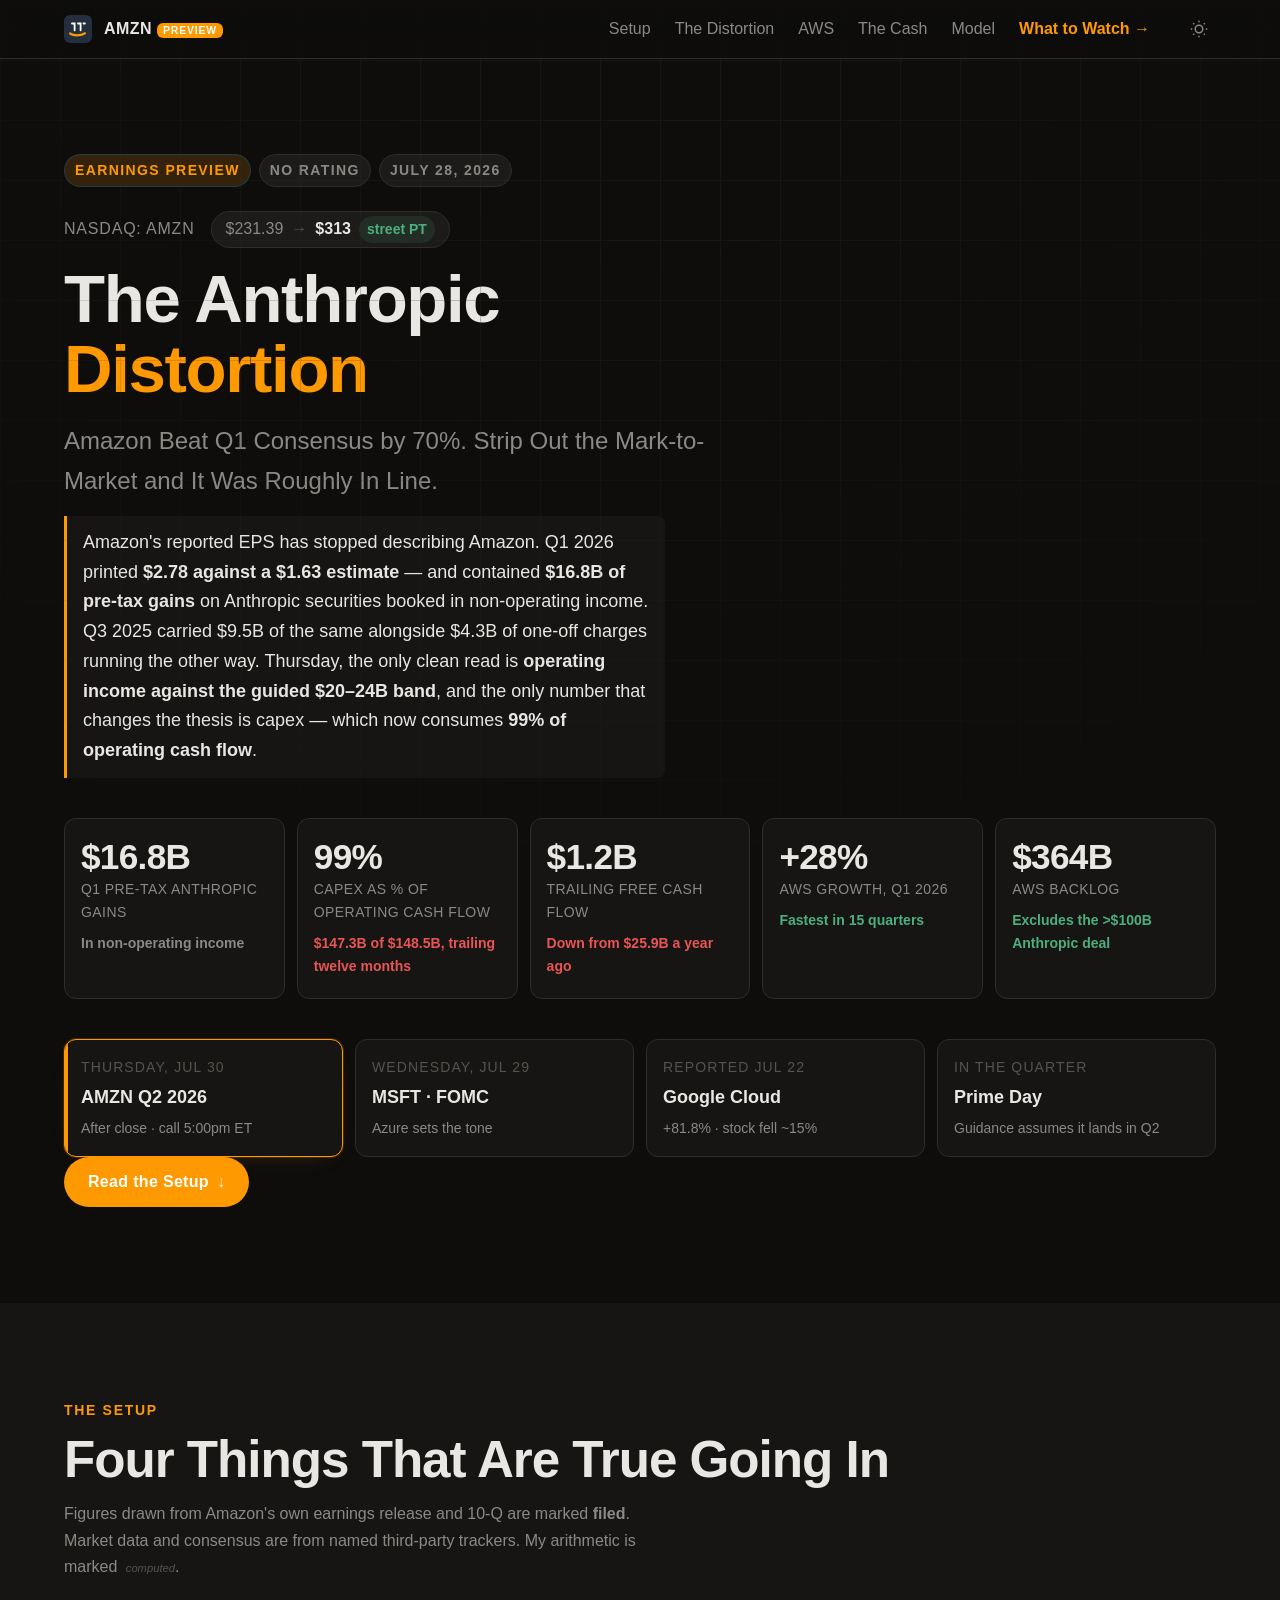
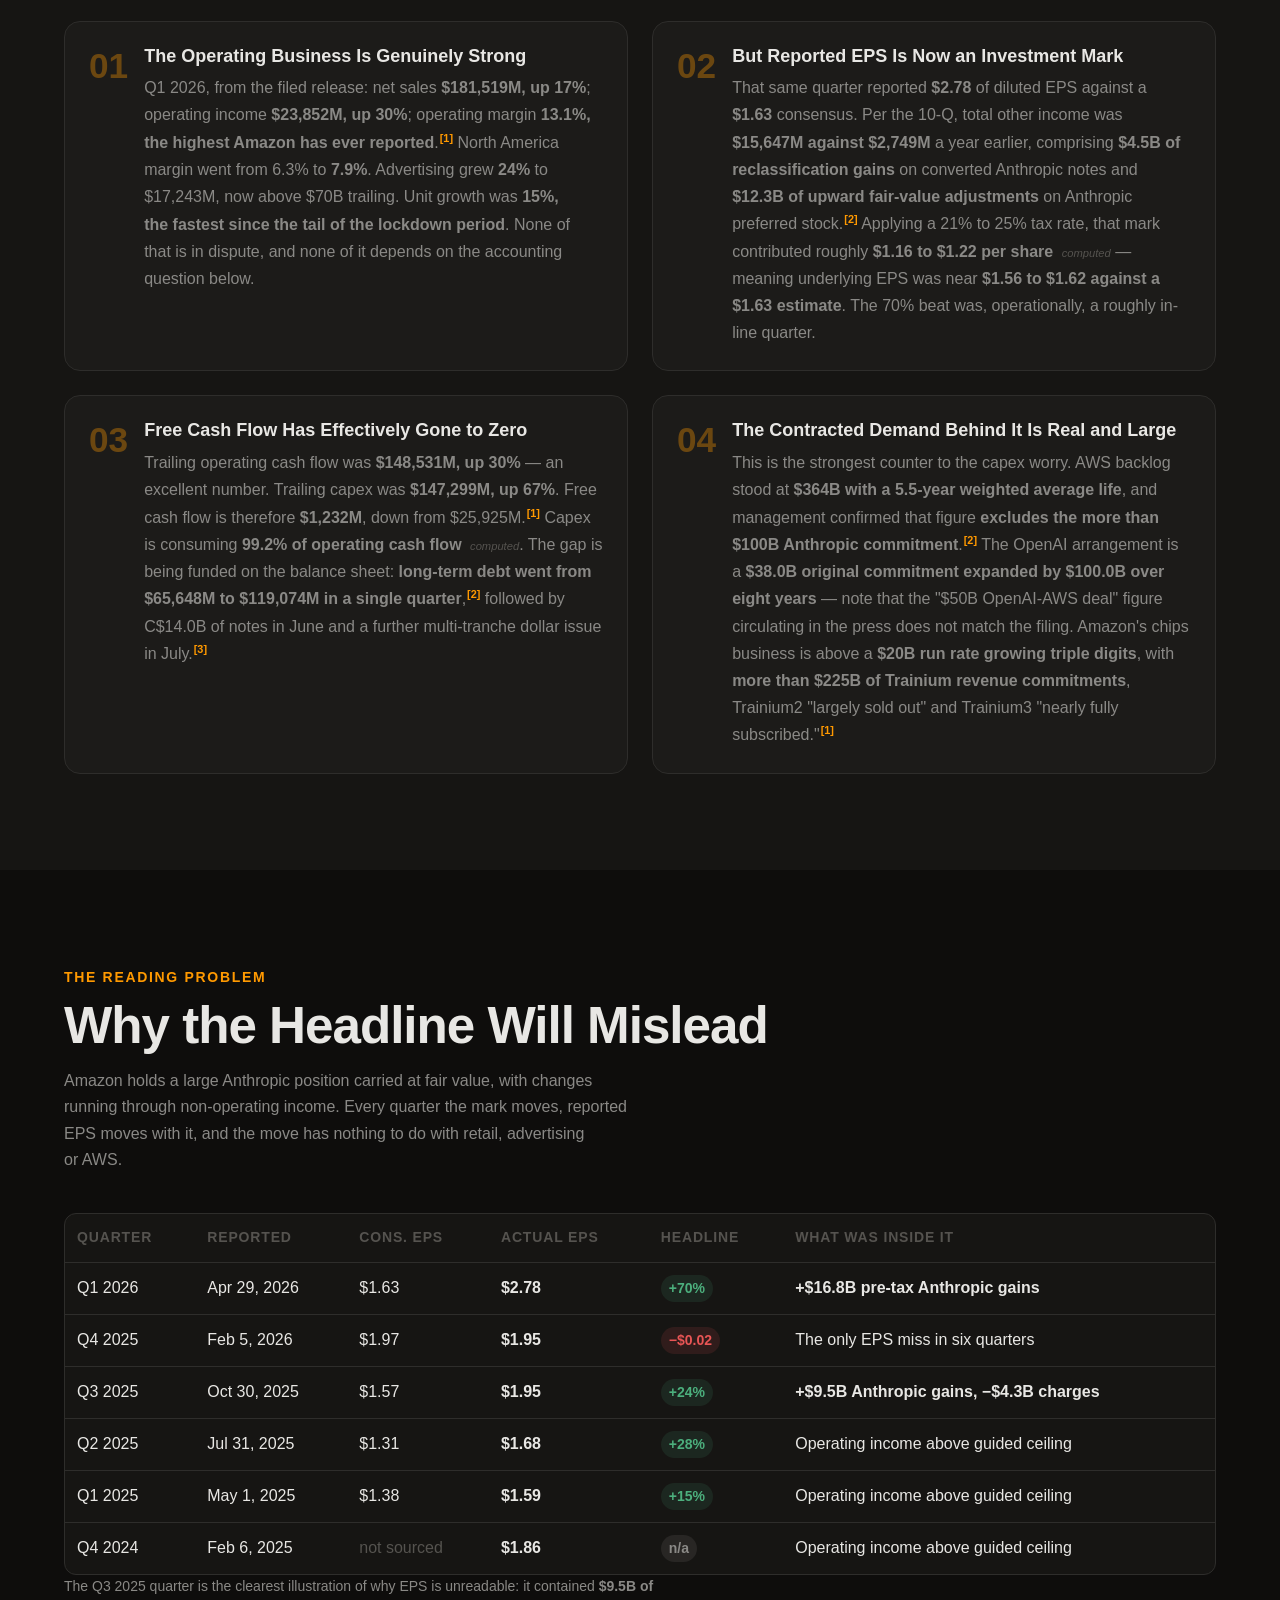
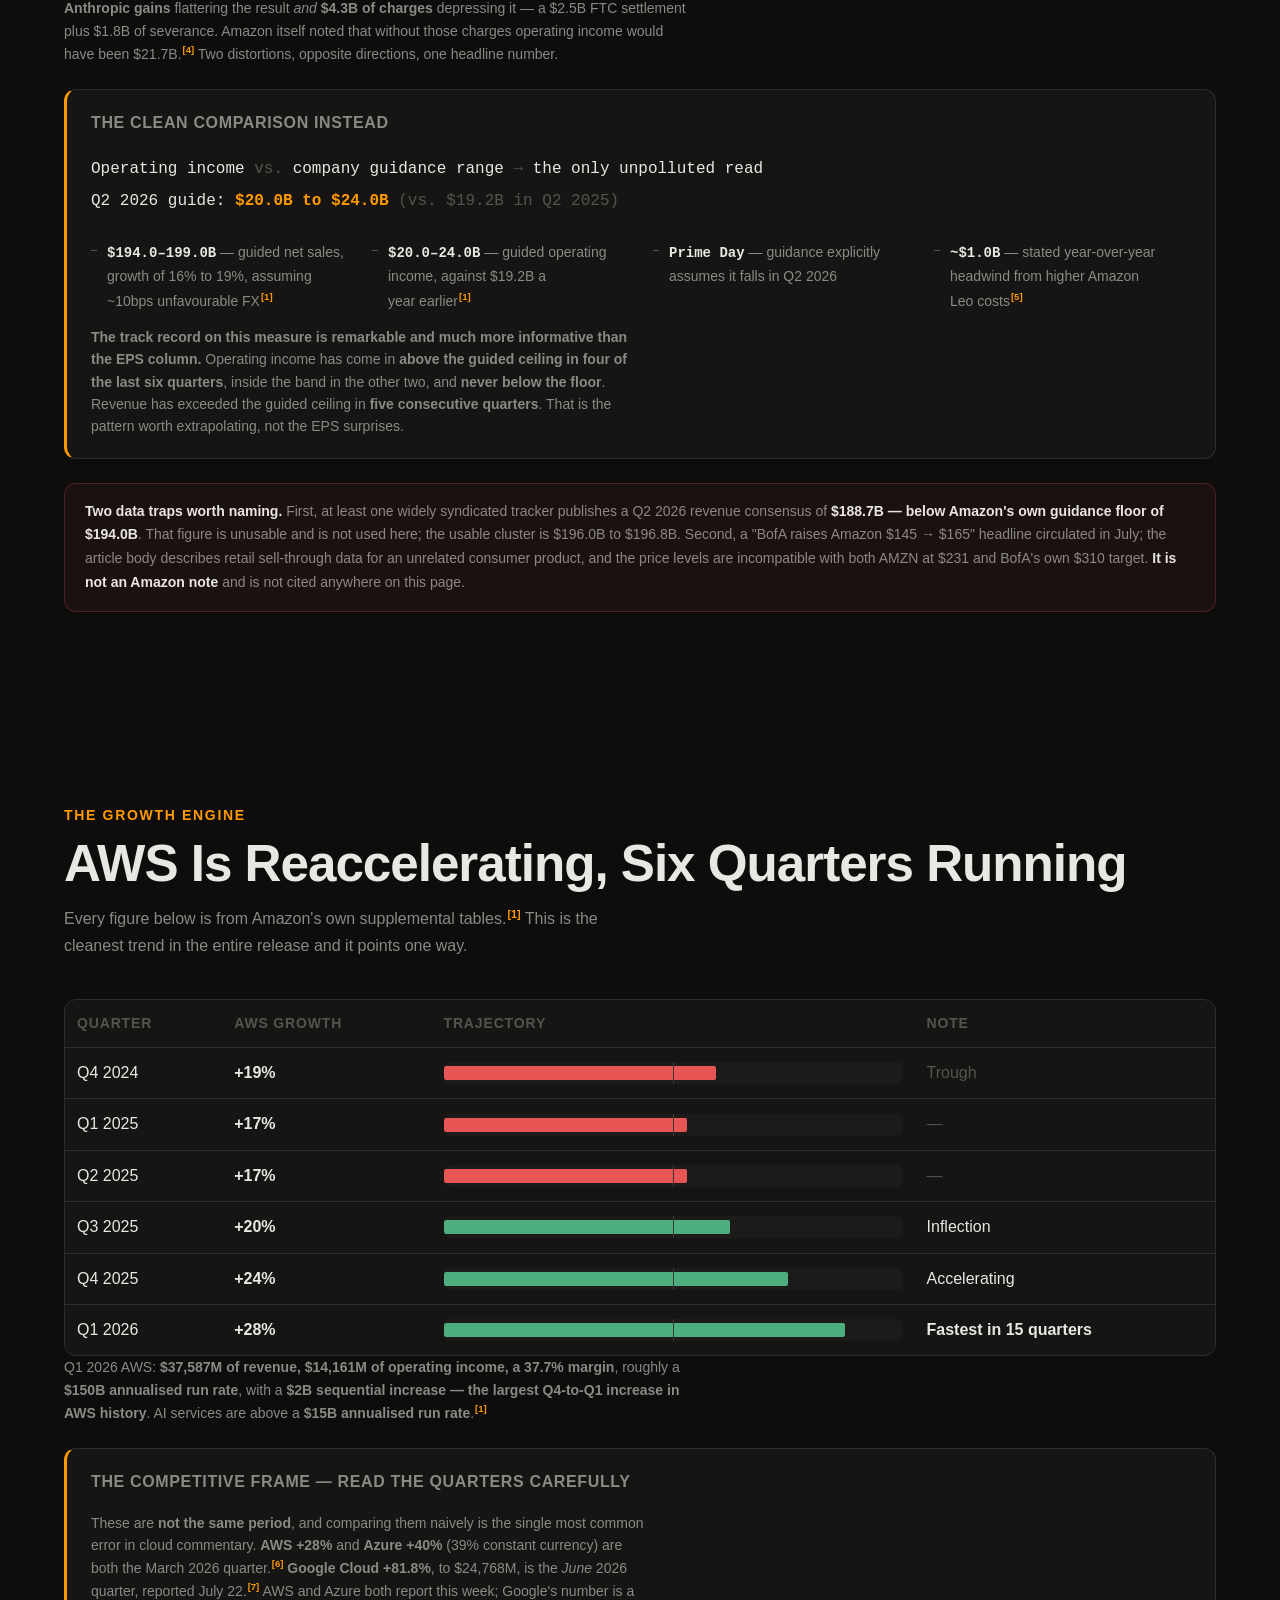
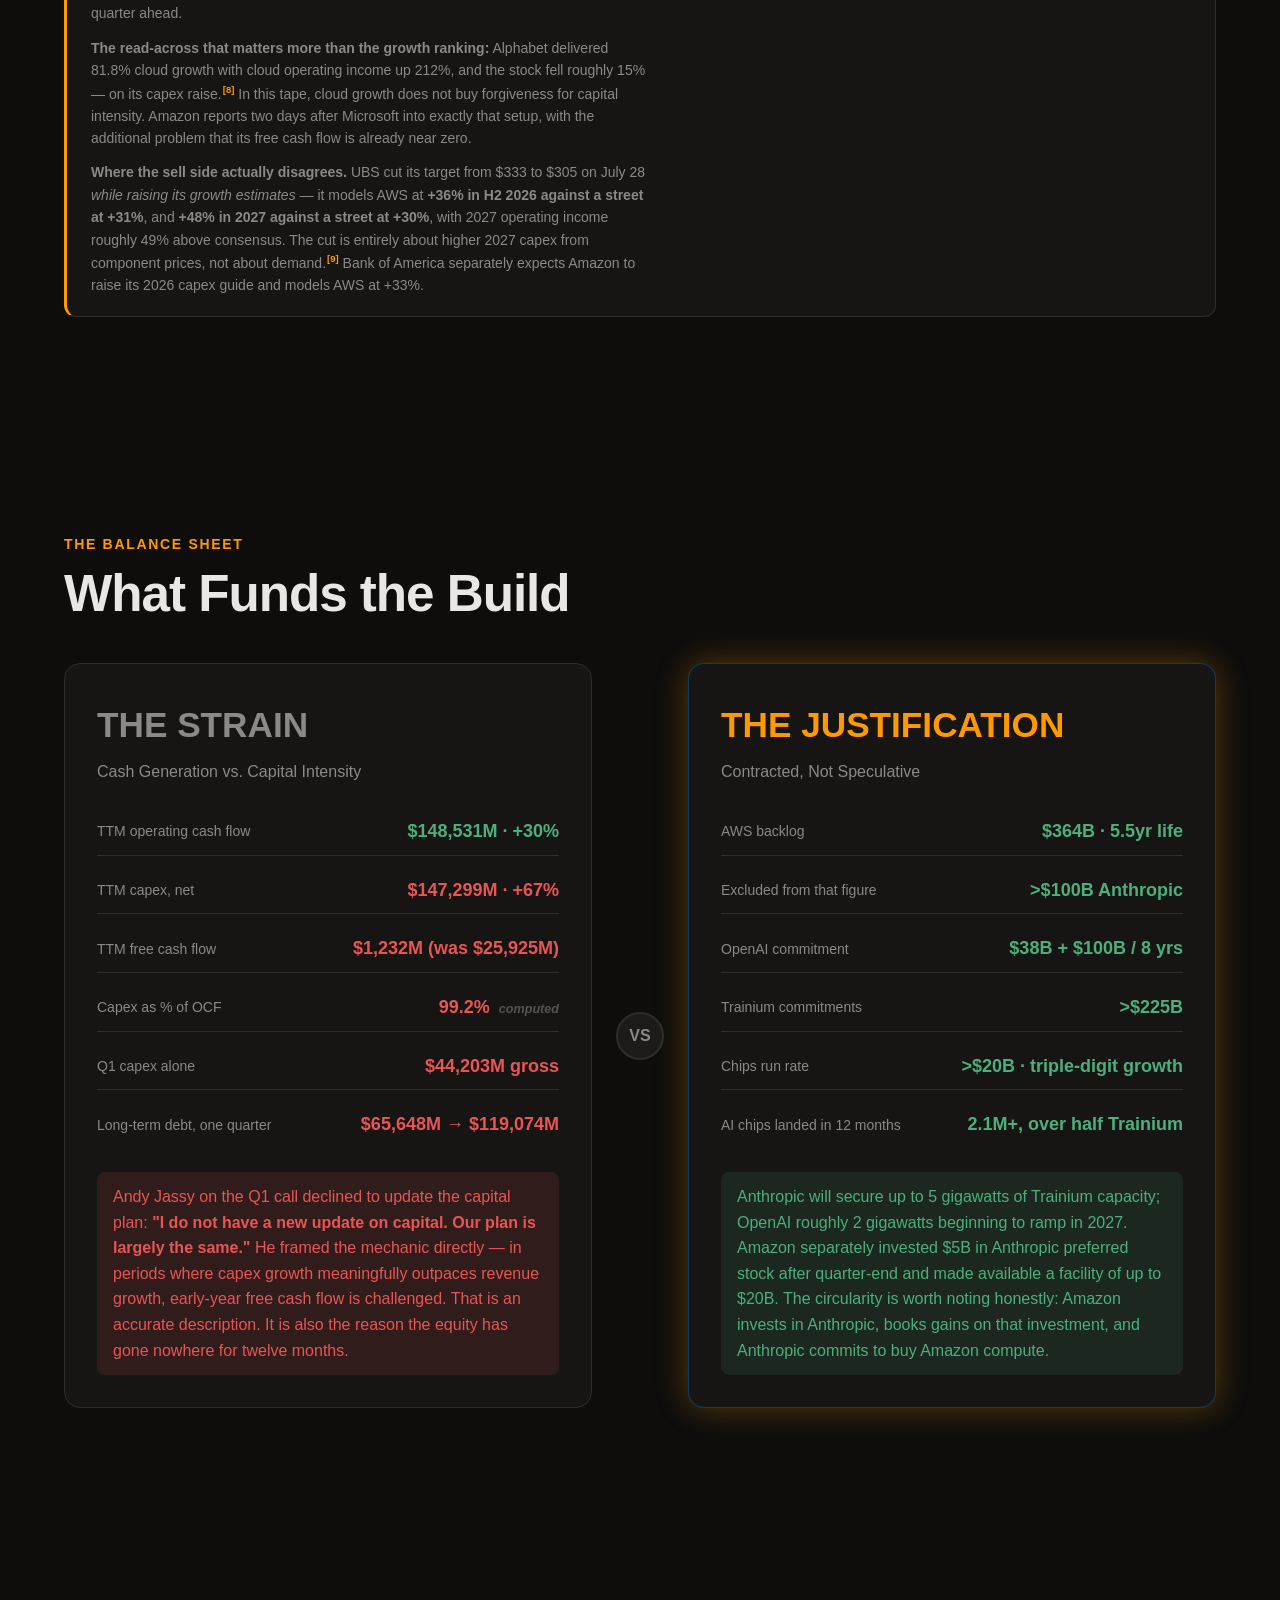
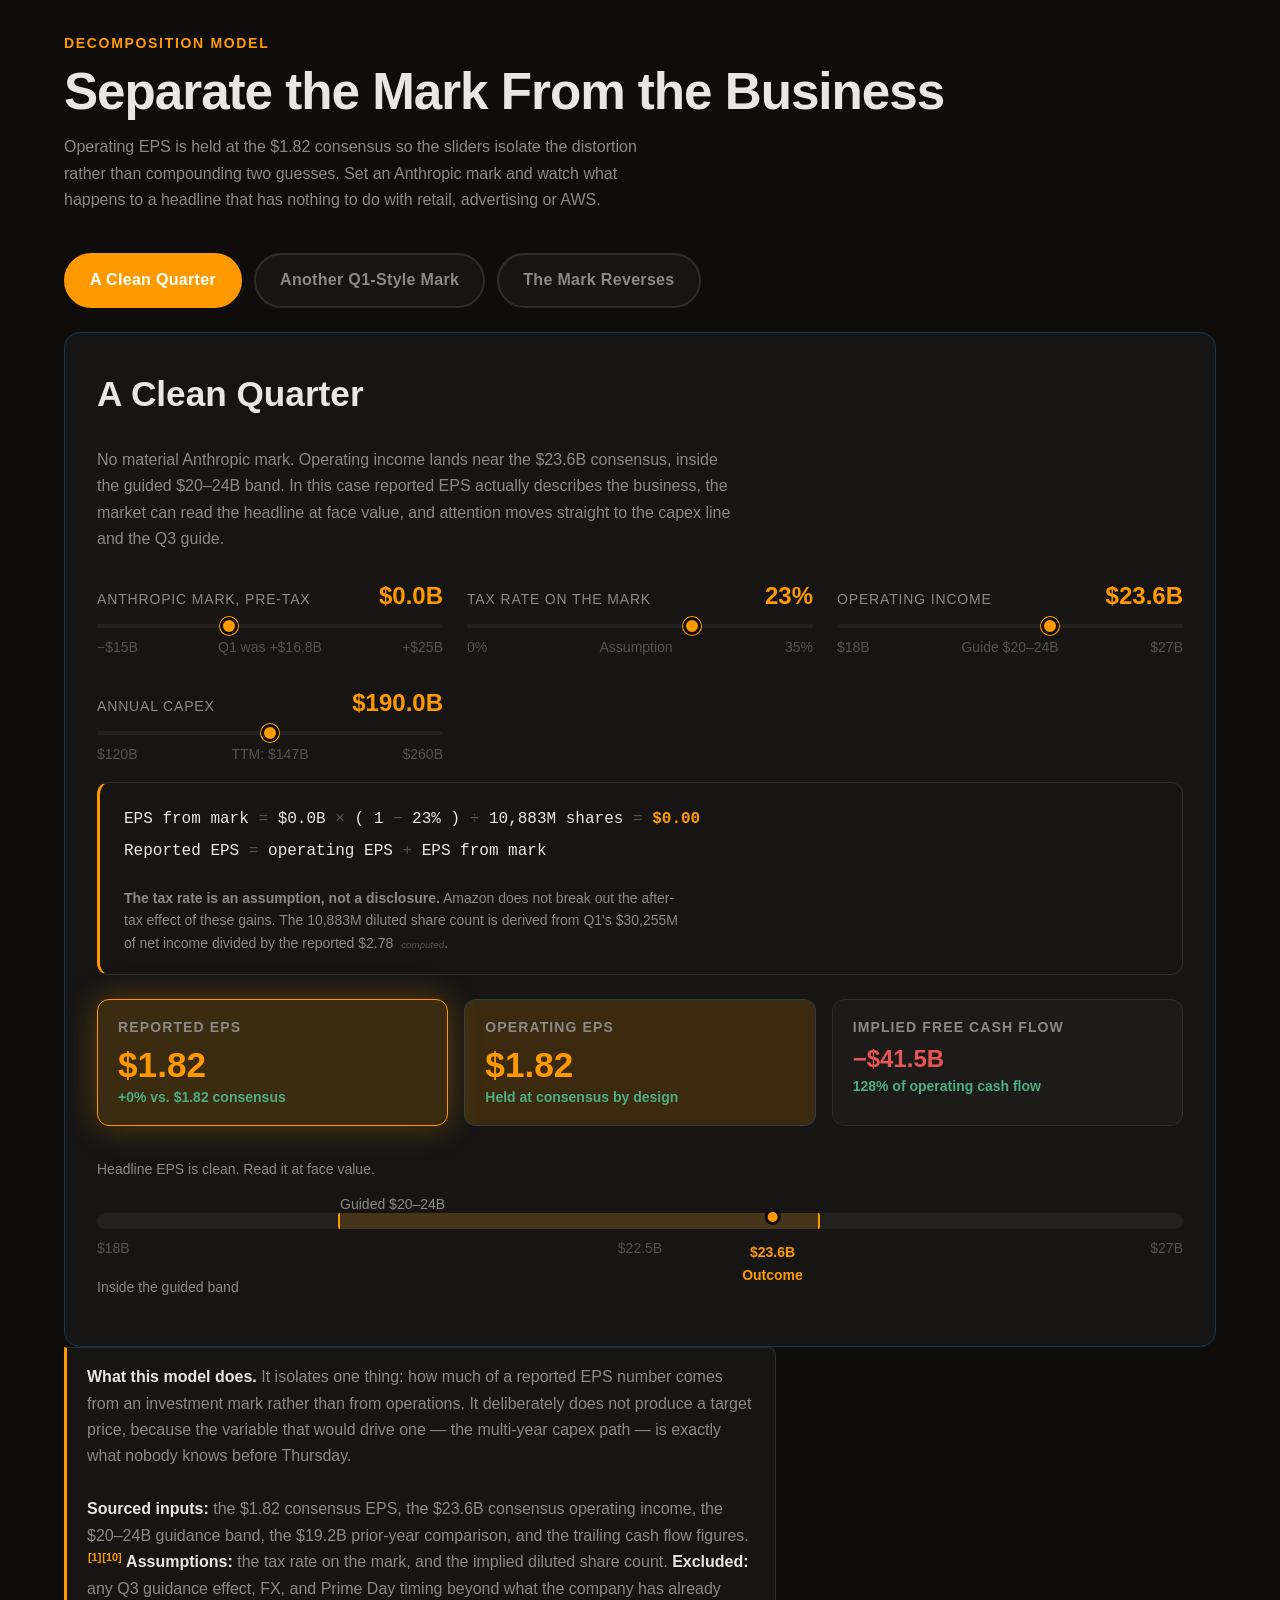
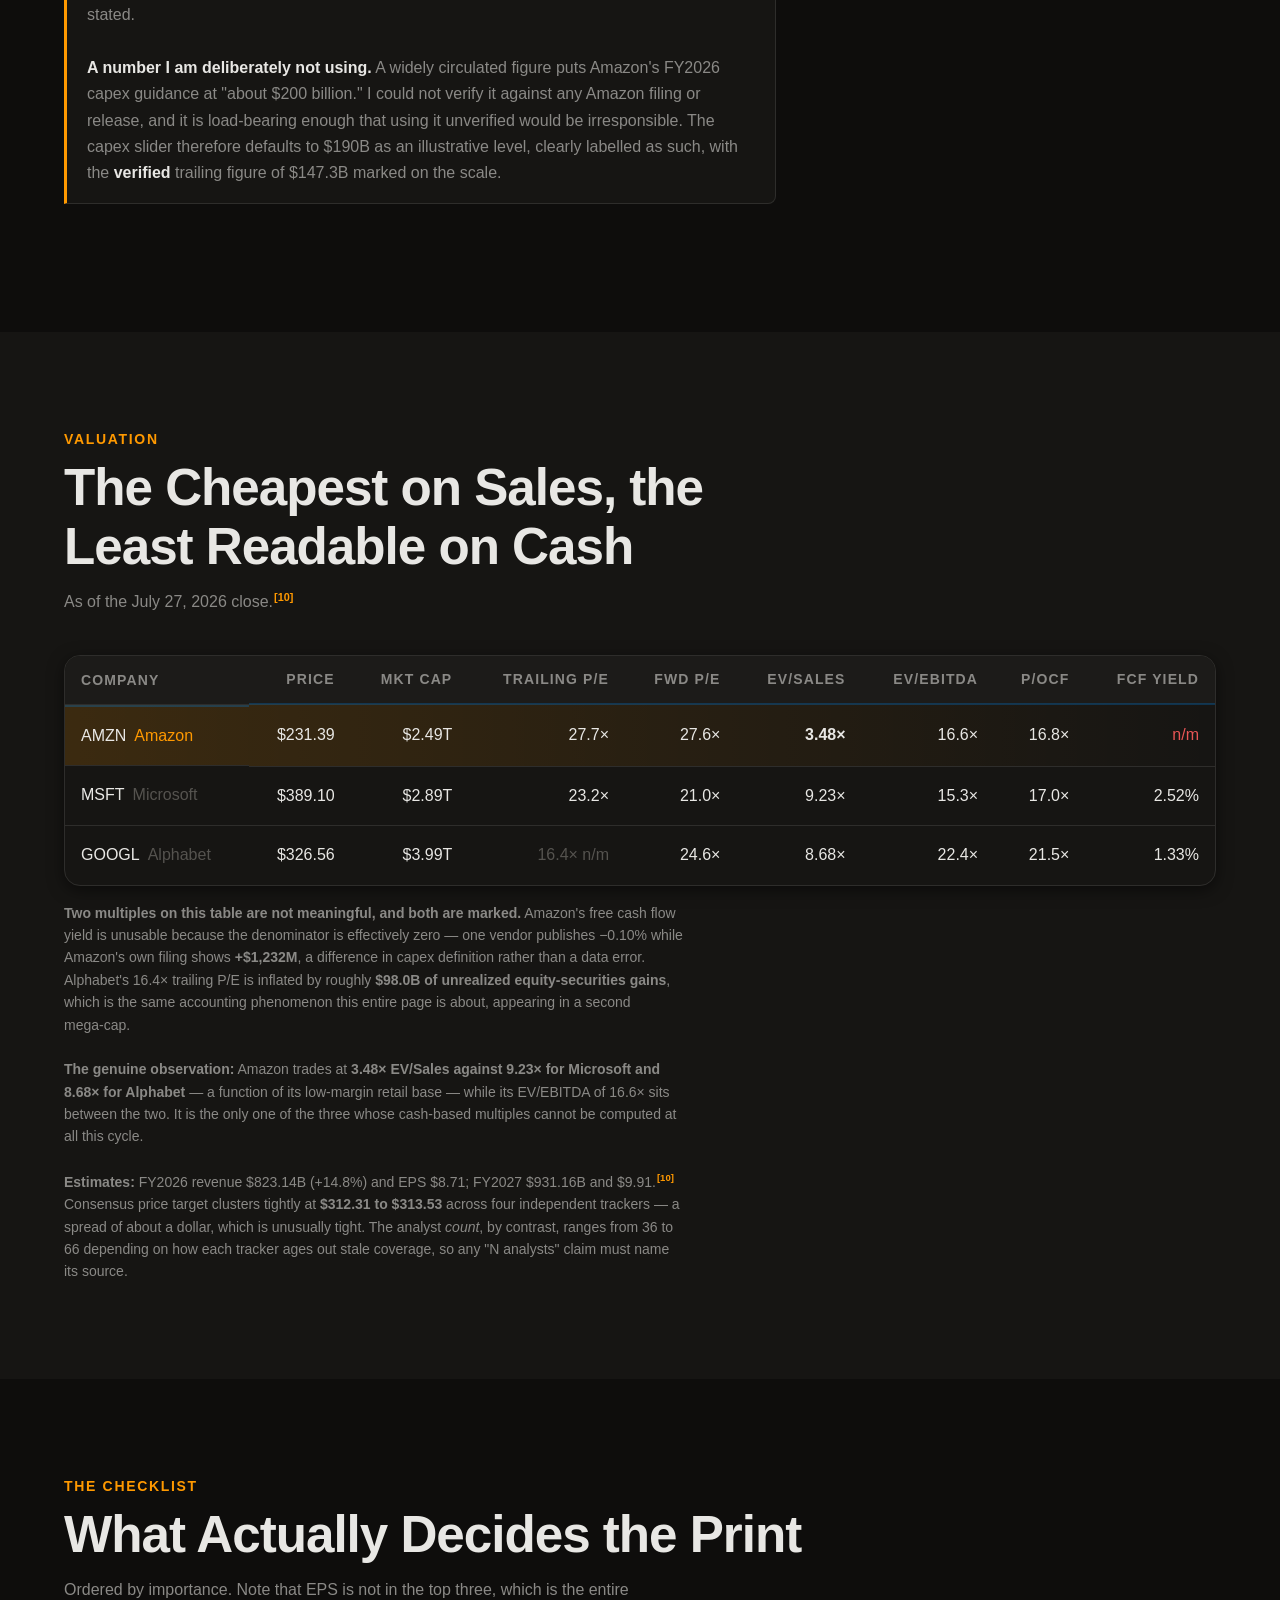
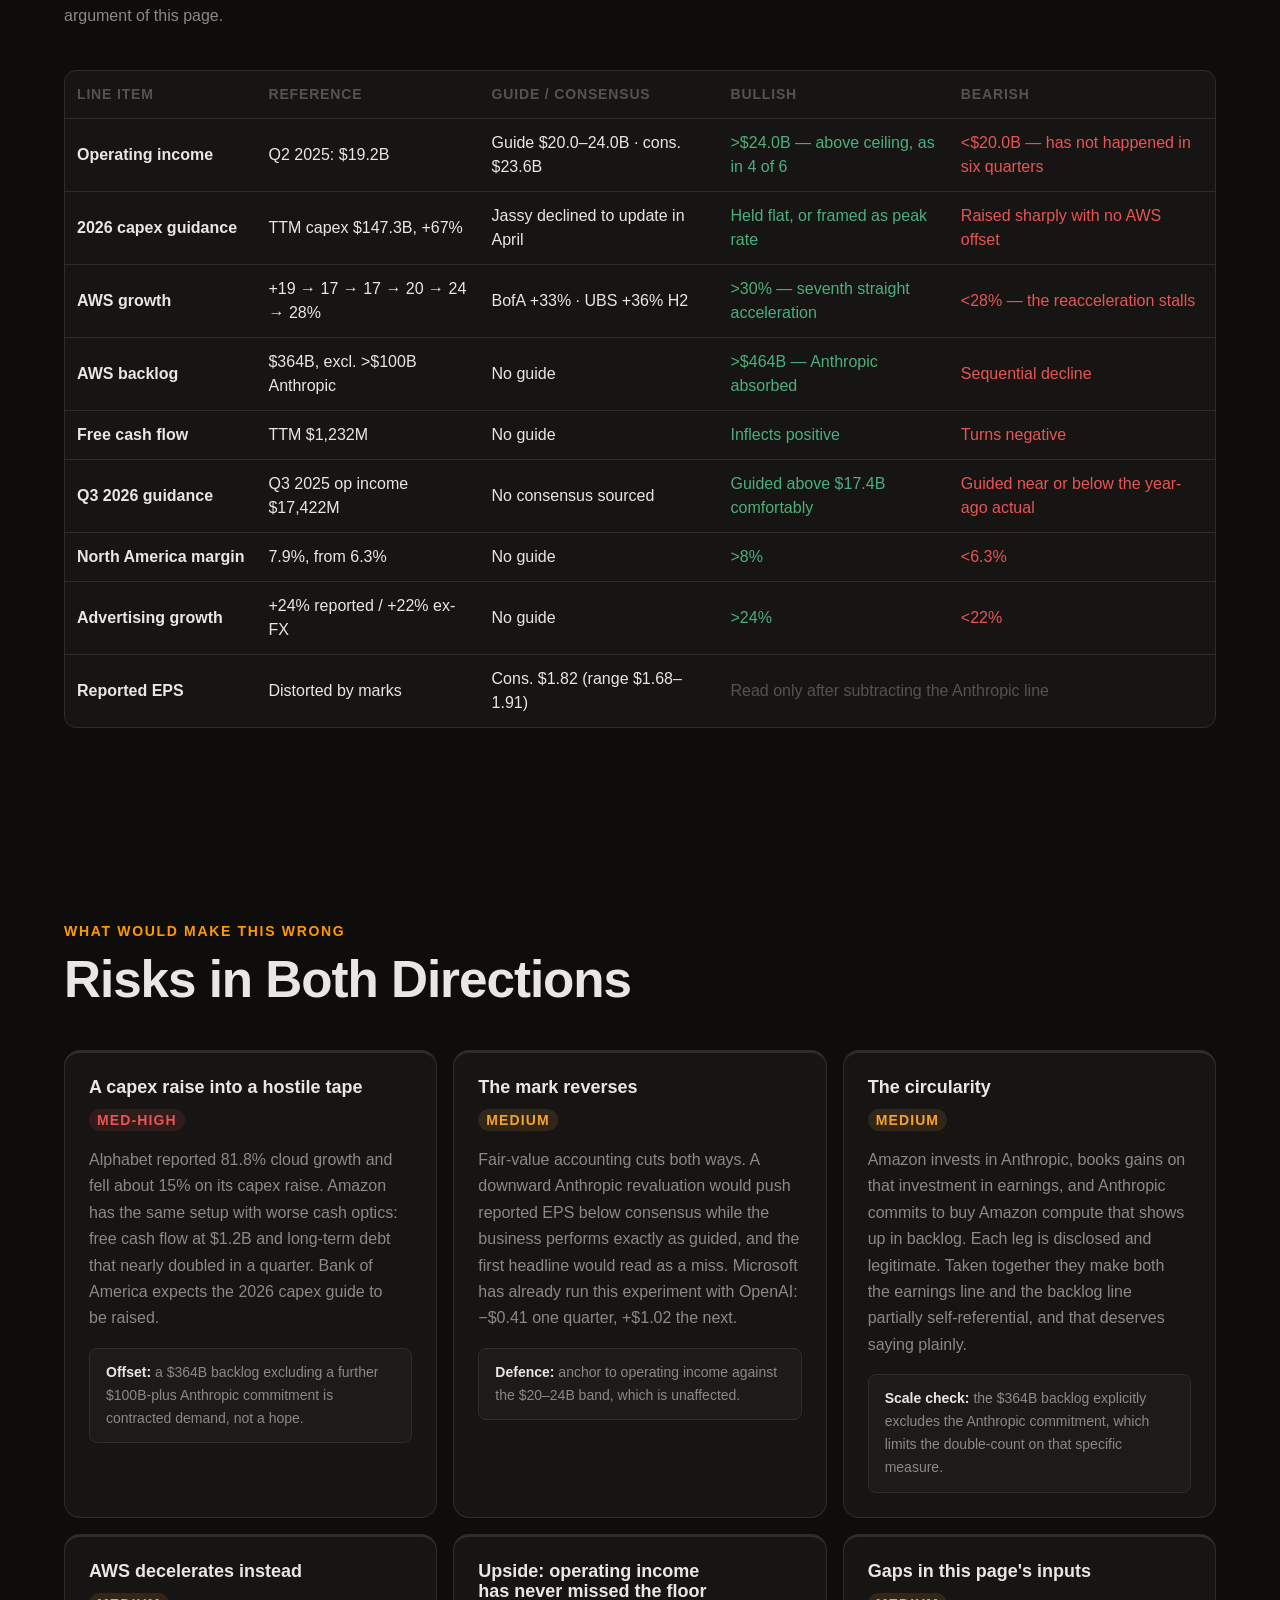
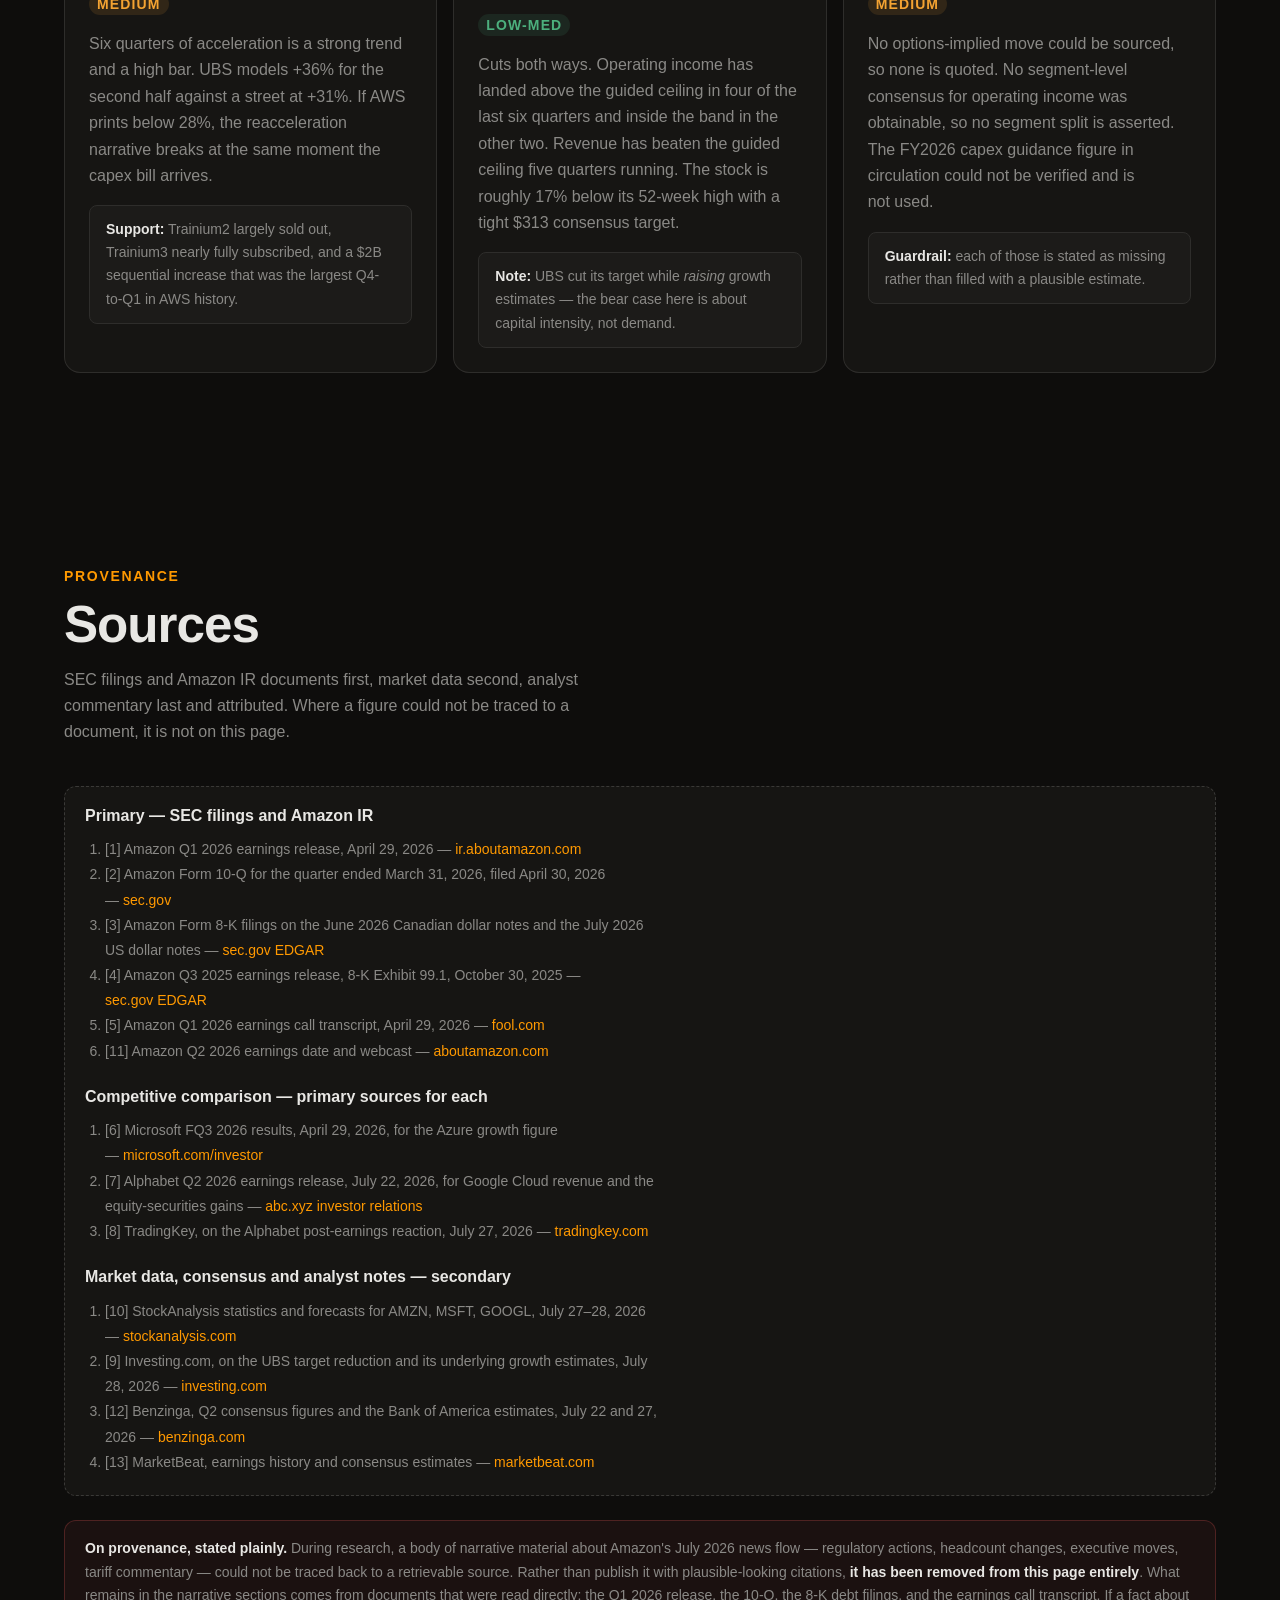
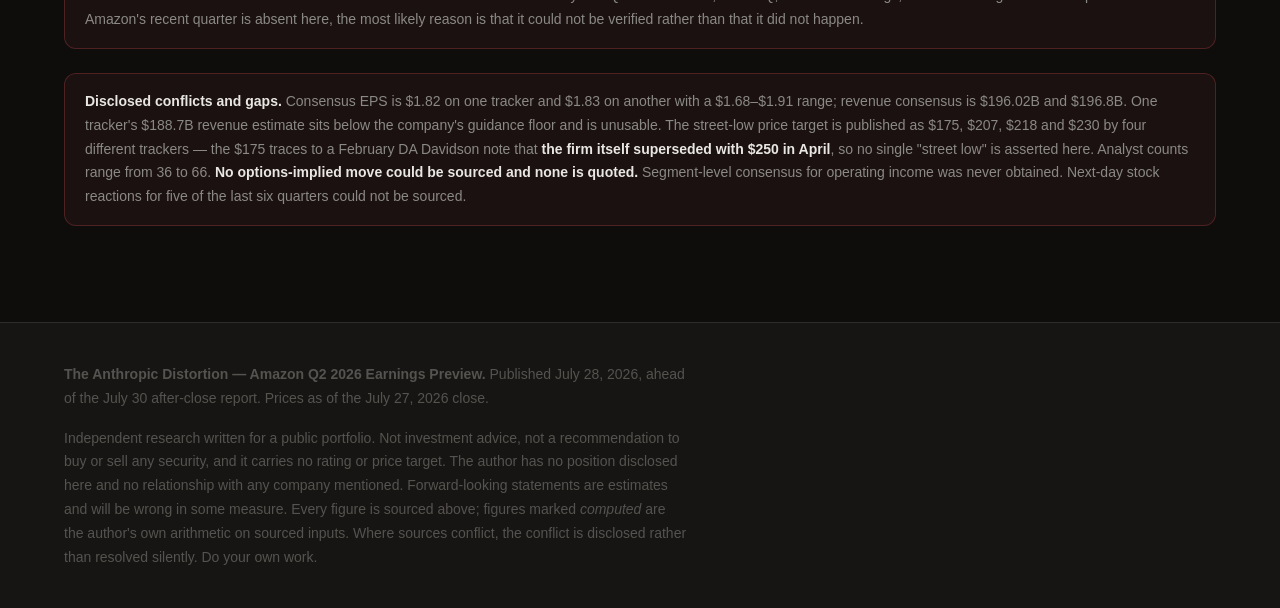
==== web-app/index.html @ 57f21181 "Amazon Q2 2026 earnings preview: The Anthropic Distortion Published ahead of the July 30 after-close" ====
<!DOCTYPE html>
<html lang="en" data-theme="dark">
<head>
  <meta charset="UTF-8" />
  <meta name="viewport" content="width=device-width, initial-scale=1.0" />
  <title>The Anthropic Distortion — Amazon Q2 2026 Earnings Preview</title>
  <meta name="description" content="Amazon's Q1 2026 EPS beat consensus by 70%. It also contained $16.8B of pre-tax gains on Anthropic securities. Headline EPS has stopped describing the business — here is what to read instead. Published July 28, 2026." />

  <link href="https://api.fontshare.com/v2/css?f[]=cabinet-grotesk@400,500,700,800&f[]=satoshi@300,400,500,700&display=swap" rel="stylesheet" />
  <link rel="stylesheet" href="style.css?v=1" />
</head>
<body>

<!-- ═══ NAV ═══ -->
<nav class="nav" id="nav">
  <div class="nav-inner">
    <div class="nav-logo">
      <svg width="28" height="28" viewBox="0 0 28 28" fill="none" aria-label="AMZN preview">
        <rect width="28" height="28" rx="6" fill="#232F3E"/>
        <path d="M6 18.5c3.6 2.4 9.8 2.6 15-0.2" stroke="#FF9900" stroke-width="2.2" stroke-linecap="round"/>
        <path d="M8 8.5h2.6v6.8M14 8.5h2.6v6.8M19.5 8.5h1.4" stroke="#fff" stroke-width="1.8" stroke-linecap="round"/>
      </svg>
      <span class="nav-brand">AMZN <span class="nav-badge">PREVIEW</span></span>
    </div>
    <div class="nav-links">
      <a href="#setup">Setup</a>
      <a href="#distortion">The Distortion</a>
      <a href="#aws">AWS</a>
      <a href="#cash">The Cash</a>
      <a href="#scenarios">Model</a>
      <a href="#watch" class="nav-cta">What to Watch →</a>
    </div>
    <button class="theme-toggle" data-theme-toggle aria-label="Toggle theme">
      <svg width="18" height="18" viewBox="0 0 24 24" fill="none" stroke="currentColor" stroke-width="2"><path d="M21 12.79A9 9 0 1 1 11.21 3 7 7 0 0 0 21 12.79z"/></svg>
    </button>
  </div>
</nav>

<!-- ═══ HERO ═══ -->
<section class="hero" id="hero">
  <div class="hero-grid-bg" aria-hidden="true"></div>
  <div class="container">
    <div class="hero-eyebrow">
      <span class="tag tag-red">EARNINGS PREVIEW</span>
      <span class="tag tag-muted">NO RATING</span>
      <span class="tag tag-muted">JULY 28, 2026</span>
    </div>

    <div class="hero-ticker-row">
      <span class="hero-ticker">NASDAQ: AMZN</span>
      <div class="hero-price-pill">
        <span class="hero-price-current">$231.39</span>
        <span class="hero-price-arrow">→</span>
        <span class="hero-price-target">$313</span>
        <span class="hero-price-upside">street PT</span>
      </div>
    </div>

    <h1 class="hero-title">The Anthropic<br/><em>Distortion</em></h1>
    <p class="hero-subtitle">Amazon Beat Q1 Consensus by 70%. Strip Out the Mark-to-Market and It Was Roughly In Line.</p>
    <p class="hero-thesis-line">Amazon's reported EPS has stopped describing Amazon. Q1 2026 printed <strong>$2.78 against a $1.63 estimate</strong> — and contained <strong>$16.8B of pre-tax gains</strong> on Anthropic securities booked in non-operating income. Q3 2025 carried $9.5B of the same alongside $4.3B of one-off charges running the other way. Thursday, the only clean read is <strong>operating income against the guided $20–24B band</strong>, and the only number that changes the thesis is capex — which now consumes <strong>99% of operating cash flow</strong>.</p>

    <div class="hero-kpis">
      <div class="kpi-card">
        <div class="kpi-value">$16.8B</div>
        <div class="kpi-label">Q1 Pre-Tax Anthropic Gains</div>
        <div class="kpi-delta kpi-delta-neutral">In non-operating income</div>
      </div>
      <div class="kpi-card">
        <div class="kpi-value">99%</div>
        <div class="kpi-label">Capex as % of Operating Cash Flow</div>
        <div class="kpi-delta kpi-delta-bad">$147.3B of $148.5B, trailing twelve months</div>
      </div>
      <div class="kpi-card">
        <div class="kpi-value">$1.2B</div>
        <div class="kpi-label">Trailing Free Cash Flow</div>
        <div class="kpi-delta kpi-delta-bad">Down from $25.9B a year ago</div>
      </div>
      <div class="kpi-card">
        <div class="kpi-value">+28%</div>
        <div class="kpi-label">AWS Growth, Q1 2026</div>
        <div class="kpi-delta kpi-delta-good">Fastest in 15 quarters</div>
      </div>
      <div class="kpi-card">
        <div class="kpi-value">$364B</div>
        <div class="kpi-label">AWS Backlog</div>
        <div class="kpi-delta kpi-delta-good">Excludes the &gt;$100B Anthropic deal</div>
      </div>
    </div>

    <div class="event-strip">
      <div class="event-item event-item--live">
        <div class="event-day">Thursday, Jul 30</div>
        <div class="event-name">AMZN Q2 2026</div>
        <div class="event-time">After close · call 5:00pm ET</div>
      </div>
      <div class="event-item">
        <div class="event-day">Wednesday, Jul 29</div>
        <div class="event-name">MSFT · FOMC</div>
        <div class="event-time">Azure sets the tone</div>
      </div>
      <div class="event-item">
        <div class="event-day">Reported Jul 22</div>
        <div class="event-name">Google Cloud</div>
        <div class="event-time">+81.8% · stock fell ~15%</div>
      </div>
      <div class="event-item">
        <div class="event-day">In the quarter</div>
        <div class="event-name">Prime Day</div>
        <div class="event-time">Guidance assumes it lands in Q2</div>
      </div>
    </div>

    <a href="#setup" class="hero-cta">Read the Setup <span aria-hidden="true">↓</span></a>
  </div>
</section>

<!-- ═══ SETUP ═══ -->
<section class="section exec-summary" id="setup">
  <div class="container">
    <div class="section-header">
      <span class="section-label">The Setup</span>
      <h2>Four Things That Are True Going In</h2>
      <p class="section-desc">Figures drawn from Amazon's own earnings release and 10-Q are marked <strong>filed</strong>. Market data and consensus are from named third-party trackers. My arithmetic is marked <span class="computed-flag">computed</span>.</p>
    </div>
    <div class="exec-bullets">

      <div class="exec-bullet">
        <div class="bullet-number">01</div>
        <div class="bullet-content">
          <h3>The Operating Business Is Genuinely Strong</h3>
          <p>Q1 2026, from the filed release: net sales <strong>$181,519M, up 17%</strong>; operating income <strong>$23,852M, up 30%</strong>; operating margin <strong>13.1%, the highest Amazon has ever reported</strong>.<a href="#sources" class="cite">[1]</a> North America margin went from 6.3% to <strong>7.9%</strong>. Advertising grew <strong>24%</strong> to $17,243M, now above $70B trailing. Unit growth was <strong>15%, the fastest since the tail of the lockdown period</strong>. None of that is in dispute, and none of it depends on the accounting question below.</p>
        </div>
      </div>

      <div class="exec-bullet">
        <div class="bullet-number">02</div>
        <div class="bullet-content">
          <h3>But Reported EPS Is Now an Investment Mark</h3>
          <p>That same quarter reported <strong>$2.78</strong> of diluted EPS against a <strong>$1.63</strong> consensus. Per the 10-Q, total other income was <strong>$15,647M against $2,749M</strong> a year earlier, comprising <strong>$4.5B of reclassification gains</strong> on converted Anthropic notes and <strong>$12.3B of upward fair-value adjustments</strong> on Anthropic preferred stock.<a href="#sources" class="cite">[2]</a> Applying a 21% to 25% tax rate, that mark contributed roughly <strong>$1.16 to $1.22 per share</strong> <span class="computed-flag">computed</span> — meaning underlying EPS was near <strong>$1.56 to $1.62 against a $1.63 estimate</strong>. The 70% beat was, operationally, a roughly in-line quarter.</p>
        </div>
      </div>

      <div class="exec-bullet">
        <div class="bullet-number">03</div>
        <div class="bullet-content">
          <h3>Free Cash Flow Has Effectively Gone to Zero</h3>
          <p>Trailing operating cash flow was <strong>$148,531M, up 30%</strong> — an excellent number. Trailing capex was <strong>$147,299M, up 67%</strong>. Free cash flow is therefore <strong>$1,232M</strong>, down from $25,925M.<a href="#sources" class="cite">[1]</a> Capex is consuming <strong>99.2% of operating cash flow</strong> <span class="computed-flag">computed</span>. The gap is being funded on the balance sheet: <strong>long-term debt went from $65,648M to $119,074M in a single quarter</strong>,<a href="#sources" class="cite">[2]</a> followed by C$14.0B of notes in June and a further multi-tranche dollar issue in July.<a href="#sources" class="cite">[3]</a></p>
        </div>
      </div>

      <div class="exec-bullet">
        <div class="bullet-number">04</div>
        <div class="bullet-content">
          <h3>The Contracted Demand Behind It Is Real and Large</h3>
          <p>This is the strongest counter to the capex worry. AWS backlog stood at <strong>$364B with a 5.5-year weighted average life</strong>, and management confirmed that figure <strong>excludes the more than $100B Anthropic commitment</strong>.<a href="#sources" class="cite">[2]</a> The OpenAI arrangement is a <strong>$38.0B original commitment expanded by $100.0B over eight years</strong> — note that the "$50B OpenAI-AWS deal" figure circulating in the press does not match the filing. Amazon's chips business is above a <strong>$20B run rate growing triple digits</strong>, with <strong>more than $225B of Trainium revenue commitments</strong>, Trainium2 "largely sold out" and Trainium3 "nearly fully subscribed."<a href="#sources" class="cite">[1]</a></p>
        </div>
      </div>

    </div>
  </div>
</section>

<!-- ═══ THE DISTORTION ═══ -->
<section class="section" id="distortion">
  <div class="container">
    <div class="section-header">
      <span class="section-label">The Reading Problem</span>
      <h2>Why the Headline Will Mislead</h2>
      <p class="section-desc">Amazon holds a large Anthropic position carried at fair value, with changes running through non-operating income. Every quarter the mark moves, reported EPS moves with it, and the move has nothing to do with retail, advertising or AWS.</p>
    </div>

    <div class="track-table-wrap">
      <table class="track-table">
        <thead>
          <tr><th>Quarter</th><th>Reported</th><th>Cons. EPS</th><th>Actual EPS</th><th>Headline</th><th>What Was Inside It</th></tr>
        </thead>
        <tbody>
          <tr>
            <td>Q1 2026</td><td>Apr 29, 2026</td><td>$1.63</td><td><strong>$2.78</strong></td>
            <td><span class="beat-pill beat-pill--beat">+70%</span></td>
            <td><strong>+$16.8B pre-tax Anthropic gains</strong></td>
          </tr>
          <tr>
            <td>Q4 2025</td><td>Feb 5, 2026</td><td>$1.97</td><td><strong>$1.95</strong></td>
            <td><span class="beat-pill beat-pill--miss">−$0.02</span></td>
            <td>The only EPS miss in six quarters</td>
          </tr>
          <tr>
            <td>Q3 2025</td><td>Oct 30, 2025</td><td>$1.57</td><td><strong>$1.95</strong></td>
            <td><span class="beat-pill beat-pill--beat">+24%</span></td>
            <td><strong>+$9.5B Anthropic gains, −$4.3B charges</strong></td>
          </tr>
          <tr>
            <td>Q2 2025</td><td>Jul 31, 2025</td><td>$1.31</td><td><strong>$1.68</strong></td>
            <td><span class="beat-pill beat-pill--beat">+28%</span></td>
            <td>Operating income above guided ceiling</td>
          </tr>
          <tr>
            <td>Q1 2025</td><td>May 1, 2025</td><td>$1.38</td><td><strong>$1.59</strong></td>
            <td><span class="beat-pill beat-pill--beat">+15%</span></td>
            <td>Operating income above guided ceiling</td>
          </tr>
          <tr>
            <td>Q4 2024</td><td>Feb 6, 2025</td><td><span class="muted-cell">not sourced</span></td><td><strong>$1.86</strong></td>
            <td><span class="beat-pill beat-pill--inline">n/a</span></td>
            <td>Operating income above guided ceiling</td>
          </tr>
        </tbody>
      </table>
    </div>

    <p class="comps-footnote">The Q3 2025 quarter is the clearest illustration of why EPS is unreadable: it contained <strong>$9.5B of Anthropic gains</strong> flattering the result <em>and</em> <strong>$4.3B of charges</strong> depressing it — a $2.5B FTC settlement plus $1.8B of severance. Amazon itself noted that without those charges operating income would have been $21.7B.<a href="#sources" class="cite">[4]</a> Two distortions, opposite directions, one headline number.</p>

    <div class="math-box">
      <div class="math-box-title">The Clean Comparison Instead</div>
      <div class="formula">
        Operating income <span class="formula-op">vs.</span> company guidance range <span class="formula-op">→</span> the only unpolluted read<br/>
        Q2 2026 guide: <span class="formula-result">$20.0B to $24.0B</span> <span class="formula-op">(vs. $19.2B in Q2 2025)</span>
      </div>
      <ul class="var-list">
        <li><span class="var-key">$194.0–199.0B</span> — guided net sales, growth of 16% to 19%, assuming ~10bps unfavourable FX<a href="#sources" class="cite">[1]</a></li>
        <li><span class="var-key">$20.0–24.0B</span> — guided operating income, against $19.2B a year earlier<a href="#sources" class="cite">[1]</a></li>
        <li><span class="var-key">Prime Day</span> — guidance explicitly assumes it falls in Q2 2026</li>
        <li><span class="var-key">~$1.0B</span> — stated year-over-year headwind from higher Amazon Leo costs<a href="#sources" class="cite">[5]</a></li>
      </ul>
      <p class="formula-note"><strong>The track record on this measure is remarkable and much more informative than the EPS column.</strong> Operating income has come in <strong>above the guided ceiling in four of the last six quarters</strong>, inside the band in the other two, and <strong>never below the floor</strong>. Revenue has exceeded the guided ceiling in <strong>five consecutive quarters</strong>. That is the pattern worth extrapolating, not the EPS surprises.</p>
    </div>

    <div class="disclosure-banner">
      <strong>Two data traps worth naming.</strong> First, at least one widely syndicated tracker publishes a Q2 2026 revenue consensus of <strong>$188.7B — below Amazon's own guidance floor of $194.0B</strong>. That figure is unusable and is not used here; the usable cluster is $196.0B to $196.8B. Second, a "BofA raises Amazon $145 → $165" headline circulated in July; the article body describes retail sell-through data for an unrelated consumer product, and the price levels are incompatible with both AMZN at $231 and BofA's own $310 target. <strong>It is not an Amazon note</strong> and is not cited anywhere on this page.
    </div>
  </div>
</section>

<!-- ═══ AWS ═══ -->
<section class="section why-not-section" id="aws">
  <div class="container">
    <div class="section-header">
      <span class="section-label">The Growth Engine</span>
      <h2>AWS Is Reaccelerating, Six Quarters Running</h2>
      <p class="section-desc">Every figure below is from Amazon's own supplemental tables.<a href="#sources" class="cite">[1]</a> This is the cleanest trend in the entire release and it points one way.</p>
    </div>

    <div class="track-table-wrap">
      <table class="track-table">
        <thead>
          <tr><th>Quarter</th><th>AWS Growth</th><th style="width:42%">Trajectory</th><th>Note</th></tr>
        </thead>
        <tbody>
          <tr><td>Q4 2024</td><td><strong>+19%</strong></td><td><div class="reaction-track"><div class="aws-bar reaction-fill reaction-fill--neg" data-value="19" style="left:0;top:4px;bottom:4px;position:absolute"></div></div></td><td class="muted-cell">Trough</td></tr>
          <tr><td>Q1 2025</td><td><strong>+17%</strong></td><td><div class="reaction-track"><div class="aws-bar reaction-fill reaction-fill--neg" data-value="17" style="left:0;top:4px;bottom:4px;position:absolute"></div></div></td><td class="muted-cell">—</td></tr>
          <tr><td>Q2 2025</td><td><strong>+17%</strong></td><td><div class="reaction-track"><div class="aws-bar reaction-fill reaction-fill--neg" data-value="17" style="left:0;top:4px;bottom:4px;position:absolute"></div></div></td><td class="muted-cell">—</td></tr>
          <tr><td>Q3 2025</td><td><strong>+20%</strong></td><td><div class="reaction-track"><div class="aws-bar reaction-fill reaction-fill--pos" data-value="20" style="left:0;top:4px;bottom:4px;position:absolute"></div></div></td><td>Inflection</td></tr>
          <tr><td>Q4 2025</td><td><strong>+24%</strong></td><td><div class="reaction-track"><div class="aws-bar reaction-fill reaction-fill--pos" data-value="24" style="left:0;top:4px;bottom:4px;position:absolute"></div></div></td><td>Accelerating</td></tr>
          <tr><td>Q1 2026</td><td><strong>+28%</strong></td><td><div class="reaction-track"><div class="aws-bar reaction-fill reaction-fill--pos" data-value="28" style="left:0;top:4px;bottom:4px;position:absolute"></div></div></td><td><strong>Fastest in 15 quarters</strong></td></tr>
        </tbody>
      </table>
    </div>

    <p class="comps-footnote">Q1 2026 AWS: <strong>$37,587M of revenue, $14,161M of operating income, a 37.7% margin</strong>, roughly a <strong>$150B annualised run rate</strong>, with a <strong>$2B sequential increase — the largest Q4-to-Q1 increase in AWS history</strong>. AI services are above a <strong>$15B annualised run rate</strong>.<a href="#sources" class="cite">[1]</a></p>

    <div class="math-box">
      <div class="math-box-title">The Competitive Frame — Read the Quarters Carefully</div>
      <p class="formula-note" style="margin-top:0">These are <strong>not the same period</strong>, and comparing them naively is the single most common error in cloud commentary. <strong>AWS +28%</strong> and <strong>Azure +40%</strong> (39% constant currency) are both the March 2026 quarter.<a href="#sources" class="cite">[6]</a> <strong>Google Cloud +81.8%</strong>, to $24,768M, is the <em>June</em> 2026 quarter, reported July 22.<a href="#sources" class="cite">[7]</a> AWS and Azure both report this week; Google's number is a quarter ahead.</p>
      <p class="formula-note"><strong>The read-across that matters more than the growth ranking:</strong> Alphabet delivered 81.8% cloud growth with cloud operating income up 212%, and the stock fell roughly 15% — on its capex raise.<a href="#sources" class="cite">[8]</a> In this tape, cloud growth does not buy forgiveness for capital intensity. Amazon reports two days after Microsoft into exactly that setup, with the additional problem that its free cash flow is already near zero.</p>
      <p class="formula-note"><strong>Where the sell side actually disagrees.</strong> UBS cut its target from $333 to $305 on July 28 <em>while raising its growth estimates</em> — it models AWS at <strong>+36% in H2 2026 against a street at +31%</strong>, and <strong>+48% in 2027 against a street at +30%</strong>, with 2027 operating income roughly 49% above consensus. The cut is entirely about higher 2027 capex from component prices, not about demand.<a href="#sources" class="cite">[9]</a> Bank of America separately expects Amazon to raise its 2026 capex guide and models AWS at +33%.</p>
    </div>
  </div>
</section>

<!-- ═══ THE CASH ═══ -->
<section class="section" id="cash">
  <div class="container">
    <div class="section-header">
      <span class="section-label">The Balance Sheet</span>
      <h2>What Funds the Build</h2>
    </div>

    <div class="versus-grid">
      <div class="versus-card versus-card-crwd">
        <div class="versus-ticker">THE STRAIN</div>
        <div class="versus-name">Cash Generation vs. Capital Intensity</div>
        <div class="versus-metrics">
          <div class="versus-metric"><span class="versus-metric-label">TTM operating cash flow</span><span class="versus-metric-value versus-good">$148,531M · +30%</span></div>
          <div class="versus-metric"><span class="versus-metric-label">TTM capex, net</span><span class="versus-metric-value versus-bad">$147,299M · +67%</span></div>
          <div class="versus-metric"><span class="versus-metric-label">TTM free cash flow</span><span class="versus-metric-value versus-bad">$1,232M (was $25,925M)</span></div>
          <div class="versus-metric"><span class="versus-metric-label">Capex as % of OCF</span><span class="versus-metric-value versus-bad">99.2% <span class="computed-flag">computed</span></span></div>
          <div class="versus-metric"><span class="versus-metric-label">Q1 capex alone</span><span class="versus-metric-value versus-bad">$44,203M gross</span></div>
          <div class="versus-metric"><span class="versus-metric-label">Long-term debt, one quarter</span><span class="versus-metric-value versus-bad">$65,648M → $119,074M</span></div>
        </div>
        <div class="versus-verdict versus-verdict-crwd">
          Andy Jassy on the Q1 call declined to update the capital plan: <strong>"I do not have a new update on capital. Our plan is largely the same."</strong> He framed the mechanic directly — in periods where capex growth meaningfully outpaces revenue growth, early-year free cash flow is challenged. That is an accurate description. It is also the reason the equity has gone nowhere for twelve months.
        </div>
      </div>

      <div class="versus-divider"><div class="versus-vs">VS</div></div>

      <div class="versus-card versus-card-msft">
        <div class="versus-ticker versus-ticker-msft">THE JUSTIFICATION</div>
        <div class="versus-name">Contracted, Not Speculative</div>
        <div class="versus-metrics">
          <div class="versus-metric"><span class="versus-metric-label">AWS backlog</span><span class="versus-metric-value versus-good">$364B · 5.5yr life</span></div>
          <div class="versus-metric"><span class="versus-metric-label">Excluded from that figure</span><span class="versus-metric-value versus-good">&gt;$100B Anthropic</span></div>
          <div class="versus-metric"><span class="versus-metric-label">OpenAI commitment</span><span class="versus-metric-value versus-good">$38B + $100B / 8 yrs</span></div>
          <div class="versus-metric"><span class="versus-metric-label">Trainium commitments</span><span class="versus-metric-value versus-good">&gt;$225B</span></div>
          <div class="versus-metric"><span class="versus-metric-label">Chips run rate</span><span class="versus-metric-value versus-good">&gt;$20B · triple-digit growth</span></div>
          <div class="versus-metric"><span class="versus-metric-label">AI chips landed in 12 months</span><span class="versus-metric-value versus-good">2.1M+, over half Trainium</span></div>
        </div>
        <div class="versus-verdict versus-verdict-msft">
          Anthropic will secure up to 5 gigawatts of Trainium capacity; OpenAI roughly 2 gigawatts beginning to ramp in 2027. Amazon separately invested $5B in Anthropic preferred stock after quarter-end and made available a facility of up to $20B. The circularity is worth noting honestly: Amazon invests in Anthropic, books gains on that investment, and Anthropic commits to buy Amazon compute.
        </div>
      </div>
    </div>
  </div>
</section>

<!-- ═══ SCENARIOS ═══ -->
<section class="section dcf-section" id="scenarios">
  <div class="container">
    <div class="section-header">
      <span class="section-label">Decomposition Model</span>
      <h2>Separate the Mark From the Business</h2>
      <p class="section-desc">Operating EPS is held at the $1.82 consensus so the sliders isolate the distortion rather than compounding two guesses. Set an Anthropic mark and watch what happens to a headline that has nothing to do with retail, advertising or AWS.</p>
    </div>

    <div class="scenario-toggles" role="tablist">
      <button class="scenario-btn scenario-btn--base active" data-scenario="clean" role="tab" aria-selected="true">A Clean Quarter</button>
      <button class="scenario-btn scenario-btn--bull" data-scenario="repeat" role="tab" aria-selected="false">Another Q1-Style Mark</button>
      <button class="scenario-btn scenario-btn--bear" data-scenario="reverse" role="tab" aria-selected="false">The Mark Reverses</button>
    </div>

    <div class="scenario-panel scenario-base" id="scenario-panel">
      <div class="scenario-headline">
        <span class="scenario-name" id="sc-name">A Clean Quarter</span>
      </div>
      <p class="scenario-desc-text" id="sc-desc"></p>

      <div class="slider-grid">
        <div class="slider-block">
          <div class="slider-head">
            <span class="slider-label">Anthropic Mark, Pre-Tax</span>
            <span class="slider-readout" id="sc-gain-readout">$0.0B</span>
          </div>
          <input type="range" class="slider-range" id="slider-gain" min="-150" max="250" step="5" value="0"
                 aria-label="Anthropic pre-tax mark in tenths of a billion" />
          <div class="slider-bounds"><span>−$15B</span><span>Q1 was +$16.8B</span><span>+$25B</span></div>
        </div>
        <div class="slider-block">
          <div class="slider-head">
            <span class="slider-label">Tax Rate on the Mark</span>
            <span class="slider-readout" id="sc-tax-readout">23%</span>
          </div>
          <input type="range" class="slider-range" id="slider-tax" min="0" max="35" step="1" value="23"
                 aria-label="Assumed tax rate applied to the mark" />
          <div class="slider-bounds"><span>0%</span><span>Assumption</span><span>35%</span></div>
        </div>
        <div class="slider-block">
          <div class="slider-head">
            <span class="slider-label">Operating Income</span>
            <span class="slider-readout" id="sc-opinc-readout">$23.6B</span>
          </div>
          <input type="range" class="slider-range" id="slider-opinc" min="180" max="270" step="1" value="236"
                 aria-label="Operating income in tenths of a billion" />
          <div class="slider-bounds"><span>$18B</span><span>Guide $20–24B</span><span>$27B</span></div>
        </div>
        <div class="slider-block">
          <div class="slider-head">
            <span class="slider-label">Annual Capex</span>
            <span class="slider-readout" id="sc-capex-readout">$190B</span>
          </div>
          <input type="range" class="slider-range" id="slider-capex" min="120" max="260" step="5" value="190"
                 aria-label="Annual capital expenditure in billions" />
          <div class="slider-bounds"><span>$120B</span><span>TTM: $147B</span><span>$260B</span></div>
        </div>
      </div>

      <div class="math-box" style="margin-top:var(--space-4)">
        <div class="formula">
          EPS from mark <span class="formula-op">=</span> <span id="f-gain">$0.0B</span> <span class="formula-op">×</span> ( 1 <span class="formula-op">−</span> <span id="f-tax">23%</span> ) <span class="formula-op">÷</span> 10,883M shares <span class="formula-op">=</span> <span id="f-epsgain" class="formula-result">$0.00</span><br/>
          Reported EPS <span class="formula-op">=</span> operating EPS <span class="formula-op">+</span> EPS from mark
        </div>
        <p class="formula-note"><strong>The tax rate is an assumption, not a disclosure.</strong> Amazon does not break out the after-tax effect of these gains. The 10,883M diluted share count is derived from Q1's $30,255M of net income divided by the reported $2.78 <span class="computed-flag">computed</span>.</p>
      </div>

      <div class="dcf-metrics">
        <div class="dcf-metric dcf-metric--primary">
          <div class="dcf-metric-label">Reported EPS</div>
          <div class="dcf-metric-value" id="sc-reported">$1.82</div>
          <div class="dcf-metric-sub" id="sc-surprise">+0% vs. $1.82 consensus</div>
        </div>
        <div class="dcf-metric dcf-metric--highlight">
          <div class="dcf-metric-label">Operating EPS</div>
          <div class="dcf-metric-value" id="sc-underlying">$1.82</div>
          <div class="dcf-metric-sub">Held at consensus by design</div>
        </div>
        <div class="dcf-metric">
          <div class="dcf-metric-label">Implied Free Cash Flow</div>
          <div class="dcf-metric-value" id="sc-fcf">−$41.5B</div>
          <div class="dcf-metric-sub" id="sc-capex-pct">128% of operating cash flow</div>
        </div>
      </div>

      <p class="formula-note" id="sc-verdict" style="margin-top:var(--space-4)"></p>

      <div class="band-wrap">
        <div class="band-track">
          <div class="band-fill" id="opinc-fill"><span class="band-label">Guided $20–24B</span></div>
          <div class="price-bar-marker price-bar-marker--target" id="opinc-marker"><span class="price-bar-tag"></span></div>
        </div>
        <div class="band-scale"><span>$18B</span><span>$22.5B</span><span>$27B</span></div>
        <p class="formula-note" id="sc-opinc-verdict" style="margin-top:var(--space-4)"></p>
      </div>
    </div>

    <div class="dcf-methodology">
      <strong>What this model does.</strong> It isolates one thing: how much of a reported EPS number comes from an investment mark rather than from operations. It deliberately does not produce a target price, because the variable that would drive one — the multi-year capex path — is exactly what nobody knows before Thursday.
      <br/><br/>
      <strong>Sourced inputs:</strong> the $1.82 consensus EPS, the $23.6B consensus operating income, the $20–24B guidance band, the $19.2B prior-year comparison, and the trailing cash flow figures.<a href="#sources" class="cite">[1]</a><a href="#sources" class="cite">[10]</a> <strong>Assumptions:</strong> the tax rate on the mark, and the implied diluted share count. <strong>Excluded:</strong> any Q3 guidance effect, FX, and Prime Day timing beyond what the company has already stated.
      <br/><br/>
      <strong>A number I am deliberately not using.</strong> A widely circulated figure puts Amazon's FY2026 capex guidance at "about $200 billion." I could not verify it against any Amazon filing or release, and it is load-bearing enough that using it unverified would be irresponsible. The capex slider therefore defaults to $190B as an illustrative level, clearly labelled as such, with the <strong>verified</strong> trailing figure of $147.3B marked on the scale.
    </div>
  </div>
</section>

<!-- ═══ COMPS ═══ -->
<section class="section comps-section" id="comps">
  <div class="container">
    <div class="section-header">
      <span class="section-label">Valuation</span>
      <h2>The Cheapest on Sales, the Least Readable on Cash</h2>
      <p class="section-desc">As of the July 27, 2026 close.<a href="#sources" class="cite">[10]</a></p>
    </div>

    <div class="comps-table-wrap">
      <table class="comps-table">
        <thead>
          <tr><th>Company</th><th>Price</th><th>Mkt Cap</th><th>Trailing P/E</th><th>Fwd P/E</th><th>EV/Sales</th><th>EV/EBITDA</th><th>P/OCF</th><th>FCF Yield</th></tr>
        </thead>
        <tbody>
          <tr class="comps-row comps-row-msft">
            <td class="comps-ticker">AMZN <span class="msft-highlight">Amazon</span></td>
            <td>$231.39</td><td>$2.49T</td><td>27.7×</td><td>27.6×</td><td><strong>3.48×</strong></td><td>16.6×</td><td>16.8×</td><td><span class="negative">n/m</span></td>
          </tr>
          <tr class="comps-row">
            <td class="comps-ticker">MSFT <span class="muted-cell">Microsoft</span></td>
            <td>$389.10</td><td>$2.89T</td><td>23.2×</td><td>21.0×</td><td>9.23×</td><td>15.3×</td><td>17.0×</td><td>2.52%</td>
          </tr>
          <tr class="comps-row">
            <td class="comps-ticker">GOOGL <span class="muted-cell">Alphabet</span></td>
            <td>$326.56</td><td>$3.99T</td><td><span class="muted-cell">16.4× n/m</span></td><td>24.6×</td><td>8.68×</td><td>22.4×</td><td>21.5×</td><td>1.33%</td>
          </tr>
        </tbody>
      </table>
    </div>

    <p class="comps-footnote">
      <strong>Two multiples on this table are not meaningful, and both are marked.</strong> Amazon's free cash flow yield is unusable because the denominator is effectively zero — one vendor publishes −0.10% while Amazon's own filing shows <strong>+$1,232M</strong>, a difference in capex definition rather than a data error. Alphabet's 16.4× trailing P/E is inflated by roughly <strong>$98.0B of unrealized equity-securities gains</strong>, which is the same accounting phenomenon this entire page is about, appearing in a second mega-cap.
      <br/><br/>
      <strong>The genuine observation:</strong> Amazon trades at <strong>3.48× EV/Sales against 9.23× for Microsoft and 8.68× for Alphabet</strong> — a function of its low-margin retail base — while its EV/EBITDA of 16.6× sits between the two. It is the only one of the three whose cash-based multiples cannot be computed at all this cycle.
      <br/><br/>
      <strong>Estimates:</strong> FY2026 revenue $823.14B (+14.8%) and EPS $8.71; FY2027 $931.16B and $9.91.<a href="#sources" class="cite">[10]</a> Consensus price target clusters tightly at <strong>$312.31 to $313.53</strong> across four independent trackers — a spread of about a dollar, which is unusually tight. The analyst <em>count</em>, by contrast, ranges from 36 to 66 depending on how each tracker ages out stale coverage, so any "N analysts" claim must name its source.
    </p>
  </div>
</section>

<!-- ═══ WATCH ═══ -->
<section class="section" id="watch">
  <div class="container">
    <div class="section-header">
      <span class="section-label">The Checklist</span>
      <h2>What Actually Decides the Print</h2>
      <p class="section-desc">Ordered by importance. Note that EPS is not in the top three, which is the entire argument of this page.</p>
    </div>

    <div class="watch-table-wrap">
      <table class="watch-table">
        <thead>
          <tr><th>Line Item</th><th>Reference</th><th>Guide / Consensus</th><th>Bullish</th><th>Bearish</th></tr>
        </thead>
        <tbody>
          <tr>
            <td class="watch-metric">Operating income</td>
            <td>Q2 2025: $19.2B</td><td>Guide $20.0–24.0B · cons. $23.6B</td>
            <td class="watch-bull">&gt;$24.0B — above ceiling, as in 4 of 6</td>
            <td class="watch-bear">&lt;$20.0B — has not happened in six quarters</td>
          </tr>
          <tr>
            <td class="watch-metric">2026 capex guidance</td>
            <td>TTM capex $147.3B, +67%</td><td>Jassy declined to update in April</td>
            <td class="watch-bull">Held flat, or framed as peak rate</td>
            <td class="watch-bear">Raised sharply with no AWS offset</td>
          </tr>
          <tr>
            <td class="watch-metric">AWS growth</td>
            <td>+19 → 17 → 17 → 20 → 24 → 28%</td><td>BofA +33% · UBS +36% H2</td>
            <td class="watch-bull">&gt;30% — seventh straight acceleration</td>
            <td class="watch-bear">&lt;28% — the reacceleration stalls</td>
          </tr>
          <tr>
            <td class="watch-metric">AWS backlog</td>
            <td>$364B, excl. &gt;$100B Anthropic</td><td>No guide</td>
            <td class="watch-bull">&gt;$464B — Anthropic absorbed</td>
            <td class="watch-bear">Sequential decline</td>
          </tr>
          <tr>
            <td class="watch-metric">Free cash flow</td>
            <td>TTM $1,232M</td><td>No guide</td>
            <td class="watch-bull">Inflects positive</td>
            <td class="watch-bear">Turns negative</td>
          </tr>
          <tr>
            <td class="watch-metric">Q3 2026 guidance</td>
            <td>Q3 2025 op income $17,422M</td><td>No consensus sourced</td>
            <td class="watch-bull">Guided above $17.4B comfortably</td>
            <td class="watch-bear">Guided near or below the year-ago actual</td>
          </tr>
          <tr>
            <td class="watch-metric">North America margin</td>
            <td>7.9%, from 6.3%</td><td>No guide</td>
            <td class="watch-bull">&gt;8%</td><td class="watch-bear">&lt;6.3%</td>
          </tr>
          <tr>
            <td class="watch-metric">Advertising growth</td>
            <td>+24% reported / +22% ex-FX</td><td>No guide</td>
            <td class="watch-bull">&gt;24%</td><td class="watch-bear">&lt;22%</td>
          </tr>
          <tr>
            <td class="watch-metric">Reported EPS</td>
            <td>Distorted by marks</td><td>Cons. $1.82 (range $1.68–1.91)</td>
            <td class="muted-cell" colspan="2">Read only after subtracting the Anthropic line</td>
          </tr>
        </tbody>
      </table>
    </div>
  </div>
</section>

<!-- ═══ RISKS ═══ -->
<section class="section risk-section" id="risks">
  <div class="container">
    <div class="section-header">
      <span class="section-label">What Would Make This Wrong</span>
      <h2>Risks in Both Directions</h2>
    </div>

    <div class="risk-grid">
      <div class="risk-card">
        <div class="risk-header"><h3>A capex raise into a hostile tape</h3><span class="risk-severity risk-severity-mh">Med-High</span></div>
        <p>Alphabet reported 81.8% cloud growth and fell about 15% on its capex raise. Amazon has the same setup with worse cash optics: free cash flow at $1.2B and long-term debt that nearly doubled in a quarter. Bank of America expects the 2026 capex guide to be raised.</p>
        <div class="risk-mitigant"><strong>Offset:</strong> a $364B backlog excluding a further $100B-plus Anthropic commitment is contracted demand, not a hope.</div>
      </div>
      <div class="risk-card">
        <div class="risk-header"><h3>The mark reverses</h3><span class="risk-severity risk-severity-m">Medium</span></div>
        <p>Fair-value accounting cuts both ways. A downward Anthropic revaluation would push reported EPS below consensus while the business performs exactly as guided, and the first headline would read as a miss. Microsoft has already run this experiment with OpenAI: −$0.41 one quarter, +$1.02 the next.</p>
        <div class="risk-mitigant"><strong>Defence:</strong> anchor to operating income against the $20–24B band, which is unaffected.</div>
      </div>
      <div class="risk-card">
        <div class="risk-header"><h3>The circularity</h3><span class="risk-severity risk-severity-m">Medium</span></div>
        <p>Amazon invests in Anthropic, books gains on that investment in earnings, and Anthropic commits to buy Amazon compute that shows up in backlog. Each leg is disclosed and legitimate. Taken together they make both the earnings line and the backlog line partially self-referential, and that deserves saying plainly.</p>
        <div class="risk-mitigant"><strong>Scale check:</strong> the $364B backlog explicitly excludes the Anthropic commitment, which limits the double-count on that specific measure.</div>
      </div>
      <div class="risk-card">
        <div class="risk-header"><h3>AWS decelerates instead</h3><span class="risk-severity risk-severity-m">Medium</span></div>
        <p>Six quarters of acceleration is a strong trend and a high bar. UBS models +36% for the second half against a street at +31%. If AWS prints below 28%, the reacceleration narrative breaks at the same moment the capex bill arrives.</p>
        <div class="risk-mitigant"><strong>Support:</strong> Trainium2 largely sold out, Trainium3 nearly fully subscribed, and a $2B sequential increase that was the largest Q4-to-Q1 in AWS history.</div>
      </div>
      <div class="risk-card">
        <div class="risk-header"><h3>Upside: operating income has never missed the floor</h3><span class="risk-severity risk-severity-lm">Low-Med</span></div>
        <p>Cuts both ways. Operating income has landed above the guided ceiling in four of the last six quarters and inside the band in the other two. Revenue has beaten the guided ceiling five quarters running. The stock is roughly 17% below its 52-week high with a tight $313 consensus target.</p>
        <div class="risk-mitigant"><strong>Note:</strong> UBS cut its target while <em>raising</em> growth estimates — the bear case here is about capital intensity, not demand.</div>
      </div>
      <div class="risk-card">
        <div class="risk-header"><h3>Gaps in this page's inputs</h3><span class="risk-severity risk-severity-m">Medium</span></div>
        <p>No options-implied move could be sourced, so none is quoted. No segment-level consensus for operating income was obtainable, so no segment split is asserted. The FY2026 capex guidance figure in circulation could not be verified and is not used.</p>
        <div class="risk-mitigant"><strong>Guardrail:</strong> each of those is stated as missing rather than filled with a plausible estimate.</div>
      </div>
    </div>
  </div>
</section>

<!-- ═══ SOURCES ═══ -->
<section class="section" id="sources">
  <div class="container">
    <div class="section-header">
      <span class="section-label">Provenance</span>
      <h2>Sources</h2>
      <p class="section-desc">SEC filings and Amazon IR documents first, market data second, analyst commentary last and attributed. Where a figure could not be traced to a document, it is not on this page.</p>
    </div>

    <div class="provenance">
      <h4>Primary — SEC filings and Amazon IR</h4>
      <ol>
        <li>[1] Amazon Q1 2026 earnings release, April 29, 2026 — <a href="https://s2.q4cdn.com/299287126/files/doc_earnings/2026/q1/earnings-result/AMZN-Q1-2026-Earnings-Release.pdf">ir.aboutamazon.com</a></li>
        <li>[2] Amazon Form 10-Q for the quarter ended March 31, 2026, filed April 30, 2026 — <a href="https://www.sec.gov/Archives/edgar/data/1018724/000101872426000014/amzn-20260331.htm">sec.gov</a></li>
        <li>[3] Amazon Form 8-K filings on the June 2026 Canadian dollar notes and the July 2026 US dollar notes — <a href="https://www.sec.gov/cgi-bin/browse-edgar?action=getcompany&CIK=0001018724&type=8-K">sec.gov EDGAR</a></li>
        <li>[4] Amazon Q3 2025 earnings release, 8-K Exhibit 99.1, October 30, 2025 — <a href="https://www.sec.gov/cgi-bin/browse-edgar?action=getcompany&CIK=0001018724&type=8-K">sec.gov EDGAR</a></li>
        <li>[5] Amazon Q1 2026 earnings call transcript, April 29, 2026 — <a href="https://www.fool.com/earnings/call-transcripts/2026/04/29/amazon-amzn-q1-2026-earnings-call-transcript/">fool.com</a></li>
        <li>[11] Amazon Q2 2026 earnings date and webcast — <a href="https://www.aboutamazon.com/news/company-news/amazon-earnings-q2-2026-report">aboutamazon.com</a></li>
      </ol>

      <h4 style="margin-top:var(--space-6)">Competitive comparison — primary sources for each</h4>
      <ol>
        <li>[6] Microsoft FQ3 2026 results, April 29, 2026, for the Azure growth figure — <a href="https://www.microsoft.com/en-us/investor/earnings/fy-2026-q3/press-release-webcast">microsoft.com/investor</a></li>
        <li>[7] Alphabet Q2 2026 earnings release, July 22, 2026, for Google Cloud revenue and the equity-securities gains — <a href="https://s206.q4cdn.com/479360582/files/doc_financials/2026/q2/2026q2-alphabet-earnings-release.pdf">abc.xyz investor relations</a></li>
        <li>[8] TradingKey, on the Alphabet post-earnings reaction, July 27, 2026 — <a href="https://www.tradingkey.com/analysis/stocks/us-stocks/262055798-microsoft-msft-price-meta-amazon-ai-tradingkey">tradingkey.com</a></li>
      </ol>

      <h4 style="margin-top:var(--space-6)">Market data, consensus and analyst notes — secondary</h4>
      <ol>
        <li>[10] StockAnalysis statistics and forecasts for AMZN, MSFT, GOOGL, July 27–28, 2026 — <a href="https://stockanalysis.com/stocks/amzn/statistics/">stockanalysis.com</a></li>
        <li>[9] Investing.com, on the UBS target reduction and its underlying growth estimates, July 28, 2026 — <a href="https://www.investing.com/news/analyst-ratings/ubs-lowers-amazon-stock-price-target-on-higher-capex-outlook-93CH-4816374">investing.com</a></li>
        <li>[12] Benzinga, Q2 consensus figures and the Bank of America estimates, July 22 and 27, 2026 — <a href="https://www.benzinga.com/quote/AMZN/analyst-ratings">benzinga.com</a></li>
        <li>[13] MarketBeat, earnings history and consensus estimates — <a href="https://www.marketbeat.com/stocks/NASDAQ/AMZN/earnings/">marketbeat.com</a></li>
      </ol>
    </div>

    <div class="disclosure-banner">
      <strong>On provenance, stated plainly.</strong> During research, a body of narrative material about Amazon's July 2026 news flow — regulatory actions, headcount changes, executive moves, tariff commentary — could not be traced back to a retrievable source. Rather than publish it with plausible-looking citations, <strong>it has been removed from this page entirely</strong>. What remains in the narrative sections comes from documents that were read directly: the Q1 2026 release, the 10-Q, the 8-K debt filings, and the earnings call transcript. If a fact about Amazon's recent quarter is absent here, the most likely reason is that it could not be verified rather than that it did not happen.
    </div>

    <div class="disclosure-banner">
      <strong>Disclosed conflicts and gaps.</strong> Consensus EPS is $1.82 on one tracker and $1.83 on another with a $1.68–$1.91 range; revenue consensus is $196.02B and $196.8B. One tracker's $188.7B revenue estimate sits below the company's guidance floor and is unusable. The street-low price target is published as $175, $207, $218 and $230 by four different trackers — the $175 traces to a February DA Davidson note that <strong>the firm itself superseded with $250 in April</strong>, so no single "street low" is asserted here. Analyst counts range from 36 to 66. <strong>No options-implied move could be sourced and none is quoted.</strong> Segment-level consensus for operating income was never obtained. Next-day stock reactions for five of the last six quarters could not be sourced.
    </div>
  </div>
</section>

<footer class="page-footer">
  <div class="container footer-inner">
    <p class="footer-sources">
      <strong>The Anthropic Distortion — Amazon Q2 2026 Earnings Preview.</strong> Published July 28, 2026, ahead of the July 30 after-close report. Prices as of the July 27, 2026 close.
    </p>
    <p class="footer-disclaimer">
      Independent research written for a public portfolio. Not investment advice, not a recommendation to buy or sell any security, and it carries no rating or price target. The author has no position disclosed here and no relationship with any company mentioned. Forward-looking statements are estimates and will be wrong in some measure. Every figure is sourced above; figures marked <em>computed</em> are the author's own arithmetic on sourced inputs. Where sources conflict, the conflict is disclosed rather than resolved silently. Do your own work.
    </p>
  </div>
</footer>

<script src="app.js?v=1"></script>
</body>
</html>
---- web-app/style.css ----
/* ═══════════════════════════════════════════════
   AMZN Q2 2026 PREVIEW — STYLE SHEET
   Dark-first, Amazon orange accent, Cabinet Grotesk display
════════════════════════════════════════════════ */

/* ── DESIGN TOKENS ─────────────────────────────── */
:root {
  /* Type scale */
  --text-xs:   clamp(0.75rem, 0.7rem + 0.25vw, 0.875rem);
  --text-sm:   clamp(0.875rem, 0.8rem + 0.35vw, 1rem);
  --text-base: clamp(1rem, 0.95rem + 0.25vw, 1.125rem);
  --text-lg:   clamp(1.125rem, 1rem + 0.75vw, 1.5rem);
  --text-xl:   clamp(1.5rem, 1.2rem + 1.25vw, 2.25rem);
  --text-2xl:  clamp(2rem, 1.2rem + 2.5vw, 3.5rem);
  --text-3xl:  clamp(2.5rem, 1rem + 4vw, 5rem);

  /* Spacing */
  --space-1: 0.25rem;
  --space-2: 0.5rem;
  --space-3: 0.75rem;
  --space-4: 1rem;
  --space-5: 1.25rem;
  --space-6: 1.5rem;
  --space-8: 2rem;
  --space-10: 2.5rem;
  --space-12: 3rem;
  --space-16: 4rem;
  --space-20: 5rem;
  --space-24: 6rem;

  /* Radius */
  --radius-sm: 0.375rem;
  --radius-md: 0.5rem;
  --radius-lg: 0.75rem;
  --radius-xl: 1rem;
  --radius-full: 9999px;

  /* Transitions */
  --transition: 180ms cubic-bezier(0.16, 1, 0.3, 1);
  --transition-slow: 360ms cubic-bezier(0.16, 1, 0.3, 1);

  /* Layout */
  --content-wide: 1200px;
  --content-default: 960px;

  /* Fonts */
  --font-display: 'Cabinet Grotesk', 'Helvetica Neue', sans-serif;
  --font-body:    'Satoshi', 'Inter', sans-serif;

  /* Microsoft brand */
  --msft-blue:       #FF9900;
  --msft-blue-dark:  #C77700;
  --msft-blue-dim:   rgba(255, 153, 0, 0.16);
  --msft-blue-glow:  rgba(255, 153, 0, 0.32);
  --msft-cyan:       #232F3E;
}

/* ── DARK THEME (DEFAULT) ──────────────────────── */
:root, [data-theme="dark"] {
  --color-bg:           #0E0D0C;
  --color-surface:      #161513;
  --color-surface-2:    #1C1B19;
  --color-surface-3:    #222120;
  --color-border:       #2E2D2B;
  --color-border-light: #3A3937;

  --color-text:         #E8E7E4;
  --color-text-muted:   #8A8986;
  --color-text-faint:   #55534F;

  --color-primary:      var(--msft-blue);
  --color-primary-hover: var(--msft-blue-dark);

  --color-positive:     #4CAF7D;
  --color-positive-bg:  rgba(76, 175, 125, 0.12);
  --color-negative:     #E85555;
  --color-negative-bg:  rgba(232, 85, 85, 0.12);
  --color-neutral:      #8A8986;

  --color-bull:   #4CAF7D;
  --color-base:   var(--msft-blue);
  --color-bear:   #F4A332;

  --shadow-sm: 0 1px 3px rgba(0,0,0,0.4);
  --shadow-md: 0 4px 16px rgba(0,0,0,0.5);
  --shadow-lg: 0 12px 40px rgba(0,0,0,0.6);
  --shadow-red: 0 0 32px var(--msft-blue-glow);
}

/* ── LIGHT THEME ────────────────────────────────── */
[data-theme="light"] {
  --color-bg:           #F5F4F0;
  --color-surface:      #FAFAF8;
  --color-surface-2:    #FFFFFF;
  --color-surface-3:    #F0EEE9;
  --color-border:       #D8D6D0;
  --color-border-light: #E4E2DC;

  --color-text:         #1A1917;
  --color-text-muted:   #6B6966;
  --color-text-faint:   #A09E9A;

  --color-primary:      #005A9E;
  --color-primary-hover: #004578;

  --color-positive:     #2D8B5A;
  --color-positive-bg:  rgba(45, 139, 90, 0.1);
  --color-negative:     #C53030;
  --color-negative-bg:  rgba(197, 48, 48, 0.1);
  --color-neutral:      #6B6966;

  --color-bull:   #2D8B5A;
  --color-base:   #005A9E;
  --color-bear:   #C97B15;

  --shadow-sm: 0 1px 3px rgba(0,0,0,0.08);
  --shadow-md: 0 4px 16px rgba(0,0,0,0.1);
  --shadow-lg: 0 12px 40px rgba(0,0,0,0.14);
  --shadow-red: 0 0 24px rgba(0, 120, 212, 0.18);
}

/* ── SYSTEM PREF FALLBACK ───────────────────────── */
@media (prefers-color-scheme: dark) {
  :root:not([data-theme]) {
    --color-bg: #0E0D0C;
    --color-surface: #161513;
    --color-surface-2: #1C1B19;
    --color-surface-3: #222120;
    --color-border: #2E2D2B;
    --color-text: #E8E7E4;
    --color-text-muted: #8A8986;
    --color-primary: var(--msft-blue);
  }
}

/* ── BASE RESET ─────────────────────────────────── */
*, *::before, *::after { box-sizing: border-box; margin: 0; padding: 0; }

html {
  -webkit-font-smoothing: antialiased;
  -moz-osx-font-smoothing: grayscale;
  text-rendering: optimizeLegibility;
  scroll-behavior: smooth;
  scroll-padding-top: var(--space-16);
}

body {
  font-family: var(--font-body);
  font-size: var(--text-base);
  color: var(--color-text);
  background: var(--color-bg);
  line-height: 1.65;
  min-height: 100dvh;
}

img, svg { display: block; max-width: 100%; }
h1,h2,h3,h4,h5,h6 { line-height: 1.15; text-wrap: balance; font-family: var(--font-display); }
p, li { text-wrap: pretty; max-width: 72ch; }
button { cursor: pointer; background: none; border: none; font: inherit; color: inherit; }
table { border-collapse: collapse; width: 100%; }

a {
  color: var(--color-primary);
  text-decoration: none;
  transition: color var(--transition);
}
a:hover { color: var(--color-primary-hover); }

:focus-visible {
  outline: 2px solid var(--color-primary);
  outline-offset: 3px;
  border-radius: var(--radius-sm);
}

::selection {
  background: var(--msft-blue-dim);
  color: var(--color-text);
}

/* ── LAYOUT ─────────────────────────────────────── */
.container {
  max-width: var(--content-wide);
  margin: 0 auto;
  padding: 0 var(--space-6);
}

.section {
  padding-block: clamp(var(--space-12), 8vw, var(--space-24));
}

/* ── NAVIGATION ─────────────────────────────────── */
.nav {
  position: fixed;
  top: 0;
  left: 0;
  right: 0;
  z-index: 100;
  backdrop-filter: blur(16px) saturate(1.4);
  -webkit-backdrop-filter: blur(16px) saturate(1.4);
  background: rgba(14,13,12,0.85);
  border-bottom: 1px solid var(--color-border);
  transition: background var(--transition-slow), border-color var(--transition-slow);
}

[data-theme="light"] .nav {
  background: rgba(245,244,240,0.88);
}

.nav-inner {
  max-width: var(--content-wide);
  margin: 0 auto;
  padding: var(--space-3) var(--space-6);
  display: flex;
  align-items: center;
  gap: var(--space-8);
}

.nav-logo {
  display: flex;
  align-items: center;
  gap: var(--space-3);
  font-family: var(--font-display);
  font-weight: 700;
  font-size: var(--text-sm);
  letter-spacing: 0.03em;
}

.nav-brand { color: var(--color-text); }

.nav-badge {
  background: var(--color-primary);
  color: #fff;
  font-size: 0.65rem;
  font-weight: 700;
  letter-spacing: 0.08em;
  padding: 2px 6px;
  border-radius: var(--radius-sm);
}

.nav-links {
  display: flex;
  align-items: center;
  gap: var(--space-6);
  margin-left: auto;
}

.nav-links a {
  color: var(--color-text-muted);
  font-size: var(--text-sm);
  font-weight: 500;
  transition: color var(--transition);
}
.nav-links a:hover { color: var(--color-text); }

.nav-cta {
  color: var(--color-primary) !important;
  font-weight: 600 !important;
}

.theme-toggle {
  color: var(--color-text-muted);
  padding: var(--space-2);
  border-radius: var(--radius-md);
  display: flex;
  align-items: center;
  transition: color var(--transition), background var(--transition);
}
.theme-toggle:hover { color: var(--color-text); background: var(--color-surface-2); }

/* ── HERO ────────────────────────────────────────── */
.hero {
  position: relative;
  padding-top: clamp(6rem, 12vw, 10rem);
  padding-bottom: clamp(var(--space-16), 10vw, var(--space-24));
  overflow: hidden;
}

.hero-grid-bg {
  position: absolute;
  inset: 0;
  background-image:
    linear-gradient(var(--color-border) 1px, transparent 1px),
    linear-gradient(90deg, var(--color-border) 1px, transparent 1px);
  background-size: 60px 60px;
  opacity: 0.3;
  mask-image: radial-gradient(ellipse 80% 80% at 50% 0%, black 20%, transparent 100%);
  -webkit-mask-image: radial-gradient(ellipse 80% 80% at 50% 0%, black 20%, transparent 100%);
}

.hero-eyebrow {
  display: flex;
  align-items: center;
  gap: var(--space-2);
  margin-bottom: var(--space-6);
  flex-wrap: wrap;
}

.tag {
  font-size: var(--text-xs);
  font-weight: 700;
  letter-spacing: 0.1em;
  padding: 4px 10px;
  border-radius: var(--radius-full);
  border: 1px solid transparent;
  font-family: var(--font-body);
}

.tag-red {
  background: var(--msft-blue-dim);
  color: var(--msft-blue);
  border-color: rgba(0, 120, 212,0.3);
}

.tag-muted {
  background: var(--color-surface-2);
  color: var(--color-text-muted);
  border-color: var(--color-border);
}

.hero-ticker-row {
  display: flex;
  align-items: center;
  gap: var(--space-4);
  margin-bottom: var(--space-4);
  flex-wrap: wrap;
}

.hero-ticker {
  font-size: var(--text-sm);
  color: var(--color-text-muted);
  font-weight: 500;
  letter-spacing: 0.05em;
}

.hero-price-pill {
  display: inline-flex;
  align-items: center;
  gap: var(--space-2);
  background: var(--color-surface-2);
  border: 1px solid var(--color-border);
  border-radius: var(--radius-full);
  padding: 4px 14px;
  font-size: var(--text-sm);
}

.hero-price-current { color: var(--color-text-muted); }
.hero-price-arrow { color: var(--color-text-faint); }
.hero-price-target { color: var(--color-text); font-weight: 600; }
.hero-price-upside {
  background: var(--color-positive-bg);
  color: var(--color-positive);
  font-weight: 700;
  font-size: var(--text-xs);
  padding: 2px 8px;
  border-radius: var(--radius-full);
}

.hero-title {
  font-family: var(--font-display);
  font-size: var(--text-3xl);
  font-weight: 800;
  line-height: 1.05;
  letter-spacing: -0.02em;
  margin-bottom: var(--space-4);
  max-width: 18ch;
  color: var(--color-text);
}

.hero-title em {
  font-style: normal;
  color: var(--color-primary);
}

.hero-subtitle {
  font-size: var(--text-lg);
  color: var(--color-text-muted);
  font-weight: 400;
  margin-bottom: var(--space-4);
  max-width: 52ch;
}

.hero-thesis-line {
  font-size: var(--text-base);
  color: var(--color-text);
  font-weight: 500;
  padding: var(--space-3) var(--space-4);
  background: var(--color-surface);
  border-left: 3px solid var(--color-primary);
  border-radius: 0 var(--radius-md) var(--radius-md) 0;
  margin-bottom: var(--space-10);
  max-width: 60ch;
}

.hero-kpis {
  display: grid;
  grid-template-columns: repeat(auto-fit, minmax(160px, 1fr));
  gap: var(--space-3);
  margin-bottom: var(--space-10);
}

.kpi-card {
  background: var(--color-surface);
  border: 1px solid var(--color-border);
  border-radius: var(--radius-lg);
  padding: var(--space-5) var(--space-4);
  transition: border-color var(--transition), transform var(--transition);
}

.kpi-card:hover {
  border-color: var(--color-primary);
  transform: translateY(-2px);
}

.kpi-value {
  font-family: var(--font-display);
  font-size: var(--text-xl);
  font-weight: 800;
  color: var(--color-text);
  letter-spacing: -0.02em;
  line-height: 1;
  margin-bottom: var(--space-1);
}

.kpi-label {
  font-size: var(--text-xs);
  color: var(--color-text-muted);
  font-weight: 500;
  letter-spacing: 0.03em;
  text-transform: uppercase;
  margin-bottom: var(--space-2);
}

.kpi-delta {
  font-size: var(--text-xs);
  font-weight: 600;
}
.kpi-delta-good { color: var(--color-positive); }
.kpi-delta-bad  { color: var(--color-negative); }
.kpi-delta-neutral { color: var(--color-text-muted); }

.hero-cta {
  display: inline-flex;
  align-items: center;
  gap: var(--space-2);
  background: var(--color-primary);
  color: #fff;
  font-weight: 700;
  font-size: var(--text-sm);
  padding: var(--space-3) var(--space-6);
  border-radius: var(--radius-full);
  transition: background var(--transition), transform var(--transition), box-shadow var(--transition);
  letter-spacing: 0.02em;
}
.hero-cta:hover {
  background: var(--color-primary-hover);
  color: #fff;
  transform: translateY(-1px);
  box-shadow: var(--shadow-red);
}

/* ── SECTION SHARED ─────────────────────────────── */
.section-header {
  margin-bottom: var(--space-10);
}

.section-label {
  display: block;
  font-size: var(--text-xs);
  font-weight: 700;
  letter-spacing: 0.12em;
  text-transform: uppercase;
  color: var(--color-primary);
  margin-bottom: var(--space-2);
}

.section-header h2 {
  font-size: var(--text-2xl);
  font-weight: 800;
  letter-spacing: -0.02em;
  color: var(--color-text);
  margin-bottom: var(--space-3);
}

.section-desc {
  font-size: var(--text-sm);
  color: var(--color-text-muted);
  max-width: 65ch;
}

/* Alternating section backgrounds */
.exec-summary { background: var(--color-surface); }
.dcf-section { background: var(--color-bg); }
.comps-section { background: var(--color-surface); }
.why-not-section { background: var(--color-bg); }
.catalyst-section { background: var(--color-surface); }
.risk-section { background: var(--color-bg); }
.recommendation-section { background: var(--color-surface); }

/* ── EXEC SUMMARY ───────────────────────────────── */
.exec-bullets {
  display: grid;
  grid-template-columns: 1fr 1fr;
  gap: var(--space-6);
}

@media (max-width: 700px) {
  .exec-bullets { grid-template-columns: 1fr; }
}

.exec-bullet {
  display: flex;
  gap: var(--space-4);
  padding: var(--space-6);
  background: var(--color-surface-2);
  border: 1px solid var(--color-border);
  border-radius: var(--radius-xl);
  transition: border-color var(--transition), box-shadow var(--transition);
}
.exec-bullet:hover {
  border-color: var(--color-primary);
  box-shadow: 0 0 0 1px var(--color-primary), var(--shadow-md);
}

.bullet-number {
  font-family: var(--font-display);
  font-size: var(--text-xl);
  font-weight: 800;
  color: var(--color-primary);
  opacity: 0.35;
  flex-shrink: 0;
  line-height: 1;
  padding-top: 2px;
}

.bullet-content h3 {
  font-size: var(--text-base);
  font-weight: 700;
  margin-bottom: var(--space-2);
  color: var(--color-text);
  font-family: var(--font-display);
}

.bullet-content p {
  font-size: var(--text-sm);
  color: var(--color-text-muted);
  line-height: 1.7;
}

/* ── DCF SECTION ────────────────────────────────── */
.dcf-methodology {
  background: var(--color-surface);
  border: 1px solid var(--color-border);
  border-left: 3px solid var(--color-primary);
  border-radius: 0 var(--radius-md) var(--radius-md) 0;
  padding: var(--space-4) var(--space-5);
  margin-bottom: var(--space-8);
  font-size: var(--text-sm);
  color: var(--color-text-muted);
  max-width: 80ch;
}
.dcf-methodology strong { color: var(--color-text); }

.scenario-toggles {
  display: flex;
  gap: var(--space-3);
  margin-bottom: var(--space-6);
}

.scenario-btn {
  display: flex;
  align-items: center;
  gap: var(--space-2);
  padding: var(--space-3) var(--space-6);
  border-radius: var(--radius-full);
  border: 2px solid var(--color-border);
  background: var(--color-surface);
  font-size: var(--text-sm);
  font-weight: 700;
  font-family: var(--font-display);
  letter-spacing: 0.02em;
  color: var(--color-text-muted);
  transition: all var(--transition);
  cursor: pointer;
}

.scenario-btn:hover {
  border-color: var(--color-text-muted);
  color: var(--color-text);
}

/* Inactive hover hints — give every button visual feedback on hover */
.scenario-btn--bull:hover { border-color: var(--color-bull); color: var(--color-bull); }
.scenario-btn--base:hover { border-color: var(--color-base); color: var(--color-base); }
.scenario-btn--bear:hover { border-color: var(--color-bear); color: var(--color-bear); }

/* Active states — filled backgrounds with white text for unambiguous selection */
.scenario-btn--bull.active { border-color: var(--color-bull); color: #fff; background: var(--color-bull); }
.scenario-btn--base.active { border-color: var(--color-base); color: #fff; background: var(--color-base); }
.scenario-btn--bear.active { border-color: var(--color-bear); color: #fff; background: var(--color-bear); }

.scenario-icon { font-size: 10px; }

.scenario-panel {
  background: var(--color-surface);
  border: 1px solid var(--color-border);
  border-radius: var(--radius-xl);
  padding: var(--space-8);
  transition: border-color var(--transition-slow);
}

.scenario-panel.scenario-bull { border-color: rgba(76,175,125,0.4); }
.scenario-panel.scenario-bear { border-color: rgba(244,163,50,0.4); }
.scenario-panel.scenario-base { border-color: rgba(0, 120, 212,0.35); }

.scenario-headline {
  display: flex;
  align-items: baseline;
  gap: var(--space-4);
  margin-bottom: var(--space-6);
  flex-wrap: wrap;
}

.scenario-name {
  font-family: var(--font-display);
  font-size: var(--text-xl);
  font-weight: 800;
  color: var(--color-text);
}

.scenario-desc-text {
  font-size: var(--text-sm);
  color: var(--color-text-muted);
}

.dcf-metrics {
  display: grid;
  grid-template-columns: repeat(auto-fit, minmax(150px, 1fr));
  gap: var(--space-4);
  margin-bottom: var(--space-8);
}

.dcf-metric {
  background: var(--color-surface-2);
  border: 1px solid var(--color-border);
  border-radius: var(--radius-lg);
  padding: var(--space-4) var(--space-5);
}

.dcf-metric--highlight {
  border-color: rgba(0, 120, 212,0.25);
  background: var(--msft-blue-dim);
}

.dcf-metric--primary {
  border-color: var(--color-primary);
  background: var(--msft-blue-dim);
  box-shadow: var(--shadow-red);
}

.dcf-metric-label {
  font-size: var(--text-xs);
  text-transform: uppercase;
  letter-spacing: 0.08em;
  color: var(--color-text-muted);
  font-weight: 600;
  margin-bottom: var(--space-2);
}

.dcf-metric-value {
  font-family: var(--font-display);
  font-size: var(--text-lg);
  font-weight: 800;
  color: var(--color-text);
  line-height: 1;
  transition: all var(--transition-slow);
}

.dcf-metric--primary .dcf-metric-value,
.dcf-metric--highlight .dcf-metric-value {
  color: var(--color-primary);
  font-size: var(--text-xl);
}

.dcf-metric-sub {
  font-size: var(--text-xs);
  color: var(--color-positive);
  font-weight: 600;
  margin-top: var(--space-1);
}

/* Year-by-year table */
.dcf-table-wrap {
  overflow-x: auto;
  margin-bottom: var(--space-8);
  border-radius: var(--radius-lg);
  border: 1px solid var(--color-border);
}

.dcf-table {
  min-width: 540px;
}

.dcf-table thead tr {
  background: var(--color-surface-2);
}

.dcf-table th {
  padding: var(--space-3) var(--space-4);
  font-size: var(--text-xs);
  font-weight: 700;
  text-transform: uppercase;
  letter-spacing: 0.08em;
  color: var(--color-text-muted);
  text-align: right;
  border-bottom: 1px solid var(--color-border);
}
.dcf-table th:first-child { text-align: left; }

.dcf-table td {
  padding: var(--space-3) var(--space-4);
  font-size: var(--text-sm);
  color: var(--color-text);
  text-align: right;
  border-bottom: 1px solid var(--color-border);
  font-variant-numeric: tabular-nums;
}
.dcf-table td:first-child { text-align: left; font-weight: 600; }
.dcf-table tbody tr:last-child td { border-bottom: none; }
.dcf-table tbody tr:nth-child(even) { background: rgba(255,255,255,0.02); }

/* Price bar */
.price-bar-wrap { margin-top: var(--space-2); }

.price-bar-label {
  font-size: var(--text-xs);
  font-weight: 700;
  text-transform: uppercase;
  letter-spacing: 0.08em;
  color: var(--color-text-muted);
  margin-bottom: var(--space-3);
}

.price-bar-track {
  position: relative;
  height: 8px;
  background: var(--color-surface-2);
  border-radius: var(--radius-full);
  border: 1px solid var(--color-border);
  margin-bottom: var(--space-8);
}

.price-bar-fill {
  position: absolute;
  left: 0;
  top: 0;
  height: 100%;
  background: linear-gradient(90deg, var(--color-primary) 0%, var(--color-positive) 100%);
  border-radius: var(--radius-full);
  transition: width var(--transition-slow);
  width: 40%;
}

.price-bar-marker {
  position: absolute;
  top: -4px;
  transform: translateX(-50%);
  transition: left var(--transition-slow);
}

.price-bar-marker::before {
  content: '';
  display: block;
  width: 16px;
  height: 16px;
  border-radius: 50%;
  background: var(--color-text-muted);
  border: 3px solid var(--color-bg);
  margin: 0 auto;
}
.price-bar-marker--target::before { background: var(--color-primary); }
.price-bar-marker--intrinsic::before { background: var(--color-positive); }

.price-bar-tag {
  display: block;
  font-size: var(--text-xs);
  color: var(--color-text-muted);
  text-align: center;
  margin-top: var(--space-4);
  white-space: nowrap;
}

.price-bar-marker--target .price-bar-tag { color: var(--color-primary); font-weight: 700; }
.price-bar-marker--intrinsic .price-bar-tag { color: var(--color-positive); font-weight: 700; }

.price-bar-endpoints {
  display: flex;
  justify-content: space-between;
  font-size: var(--text-xs);
  color: var(--color-text-faint);
  margin-top: 2px;
}

/* ── COMPS TABLE ────────────────────────────────── */
.comps-table-wrap {
  overflow-x: auto;
  border-radius: var(--radius-xl);
  border: 1px solid var(--color-border);
  margin-bottom: var(--space-4);
  box-shadow: var(--shadow-md);
}

.comps-table th {
  background: var(--color-surface-2);
  padding: var(--space-3) var(--space-4);
  font-size: var(--text-xs);
  font-weight: 700;
  text-transform: uppercase;
  letter-spacing: 0.08em;
  color: var(--color-text-muted);
  text-align: right;
  border-bottom: 1px solid var(--color-border);
  white-space: nowrap;
}
.comps-table th:first-child { text-align: left; }

.comps-table td {
  padding: var(--space-4);
  font-size: var(--text-sm);
  color: var(--color-text);
  text-align: right;
  border-bottom: 1px solid var(--color-border);
  font-variant-numeric: tabular-nums;
  white-space: nowrap;
}
.comps-table td:first-child { text-align: left; }
.comps-row:last-child td { border-bottom: none; }
.comps-row:not(.comps-row-msft):not(.comps-row-median):hover td {
  background: var(--color-surface-2);
}

.comps-ticker {
  display: flex;
  align-items: center;
  gap: var(--space-2);
  font-weight: 500;
}

.ticker-badge {
  display: inline-block;
  font-size: var(--text-xs);
  font-weight: 700;
  padding: 2px 7px;
  border-radius: var(--radius-sm);
  background: var(--color-surface-2);
  border: 1px solid var(--color-border);
  color: var(--color-text-muted);
  letter-spacing: 0.04em;
  font-family: var(--font-display);
}

.ticker-badge-msft {
  background: var(--msft-blue-dim);
  border-color: rgba(0, 120, 212,0.4);
  color: var(--color-primary);
}

.comps-row-median td {
  background: var(--color-surface-2);
  color: var(--color-text-muted);
  font-style: italic;
  border-top: 1px solid var(--color-border);
}

.comps-row-msft {
  background: linear-gradient(90deg, var(--msft-blue-dim) 0%, transparent 100%);
}
.comps-row-msft td { border-top: 2px solid rgba(0, 120, 212,0.3); }

.msft-highlight { color: var(--color-primary) !important; }
.positive { color: var(--color-positive); }
.negative { color: var(--color-negative); }
.muted-cell { color: var(--color-text-faint); }

.comps-footnote {
  font-size: var(--text-xs);
  color: var(--color-text-muted);
  line-height: 1.6;
  max-width: 80ch;
}

/* ── WHY NOT SECTION ────────────────────────────── */
.versus-grid {
  display: grid;
  grid-template-columns: 1fr auto 1fr;
  gap: var(--space-6);
  align-items: center;
  margin-bottom: var(--space-8);
}

@media (max-width: 700px) {
  .versus-grid {
    grid-template-columns: 1fr;
  }
  .versus-divider { display: none; }
}

.versus-card {
  background: var(--color-surface);
  border: 1px solid var(--color-border);
  border-radius: var(--radius-xl);
  padding: var(--space-8);
  transition: border-color var(--transition), box-shadow var(--transition);
}

.versus-card-crwd:hover { border-color: var(--color-negative); }
.versus-card-msft {
  border-color: rgba(0, 120, 212,0.4);
  box-shadow: var(--shadow-red);
}
.versus-card-msft:hover {
  border-color: var(--color-primary);
  box-shadow: 0 0 48px var(--msft-blue-glow);
}

.versus-ticker {
  font-family: var(--font-display);
  font-size: var(--text-xl);
  font-weight: 800;
  color: var(--color-text-muted);
  margin-bottom: var(--space-1);
}
.versus-ticker-msft { color: var(--color-primary); }

.versus-name {
  font-size: var(--text-sm);
  color: var(--color-text-muted);
  margin-bottom: var(--space-6);
  font-weight: 500;
}

.versus-metrics {
  display: flex;
  flex-direction: column;
  gap: var(--space-3);
  margin-bottom: var(--space-6);
}

.versus-metric {
  display: flex;
  justify-content: space-between;
  align-items: center;
  padding: var(--space-2) 0;
  border-bottom: 1px solid var(--color-border);
}
.versus-metric:last-child { border-bottom: none; }

.versus-metric-label {
  font-size: var(--text-xs);
  color: var(--color-text-muted);
  font-weight: 500;
}

.versus-metric-value {
  font-family: var(--font-display);
  font-size: var(--text-base);
  font-weight: 800;
}
.versus-good { color: var(--color-positive); }
.versus-bad  { color: var(--color-negative); }
.versus-neutral { color: var(--color-text); }

.versus-verdict {
  font-size: var(--text-sm);
  line-height: 1.6;
  padding: var(--space-3) var(--space-4);
  border-radius: var(--radius-md);
  font-weight: 500;
}
.versus-verdict-crwd {
  background: var(--color-negative-bg);
  color: var(--color-negative);
}
.versus-verdict-msft {
  background: var(--color-positive-bg);
  color: var(--color-positive);
}

.versus-divider {
  display: flex;
  align-items: center;
  justify-content: center;
}

.versus-vs {
  width: 48px;
  height: 48px;
  border-radius: 50%;
  background: var(--color-surface-2);
  border: 2px solid var(--color-border);
  display: flex;
  align-items: center;
  justify-content: center;
  font-family: var(--font-display);
  font-weight: 800;
  font-size: var(--text-sm);
  color: var(--color-text-muted);
}

.vs-summary {
  font-size: var(--text-base);
  color: var(--color-text-muted);
  max-width: 75ch;
  line-height: 1.7;
  padding: var(--space-5) var(--space-6);
  background: var(--color-surface);
  border: 1px solid var(--color-border);
  border-radius: var(--radius-lg);
}
.vs-summary em { color: var(--color-text); font-style: normal; font-weight: 600; }

/* ── CATALYST TIMELINE ──────────────────────────── */
.timeline {
  position: relative;
  padding-left: var(--space-10);
}

.timeline::before {
  content: '';
  position: absolute;
  left: 7px;
  top: 0;
  bottom: 0;
  width: 2px;
  background: linear-gradient(
    to bottom,
    var(--color-text-faint) 0%,
    var(--color-primary) 40%,
    var(--color-surface) 100%
  );
}

.timeline-item {
  position: relative;
  margin-bottom: var(--space-8);
  display: grid;
  grid-template-columns: 110px 1fr;
  gap: var(--space-6);
  align-items: start;
}

.timeline-dot {
  position: absolute;
  left: calc(-1 * var(--space-10) + 1px);
  top: 4px;
  width: 14px;
  height: 14px;
  border-radius: 50%;
  border: 2px solid var(--color-bg);
  background: var(--color-text-faint);
  z-index: 1;
}
.timeline-dot-past { background: var(--color-text-muted); }
.timeline-dot-red  { background: var(--color-primary); box-shadow: 0 0 0 4px var(--msft-blue-dim); }
.timeline-dot-upcoming { background: var(--color-bear); }
.timeline-dot-primary  { background: var(--color-primary); box-shadow: 0 0 0 4px var(--msft-blue-dim); animation: pulse 2s infinite; }
.timeline-dot-future { background: var(--color-surface-3); border-color: var(--color-border); }

@keyframes pulse {
  0%, 100% { box-shadow: 0 0 0 0 var(--msft-blue-dim); }
  50% { box-shadow: 0 0 0 8px transparent; }
}

.timeline-date {
  font-size: var(--text-xs);
  font-weight: 700;
  color: var(--color-text-muted);
  letter-spacing: 0.04em;
  padding-top: 4px;
  text-align: right;
}

.timeline-content {
  background: var(--color-surface-2);
  border: 1px solid var(--color-border);
  border-radius: var(--radius-lg);
  padding: var(--space-5) var(--space-6);
  transition: border-color var(--transition);
}

.timeline-item-red .timeline-content { border-color: rgba(0, 120, 212,0.35); background: var(--msft-blue-dim); }
.timeline-item-primary .timeline-content { border-color: rgba(0, 120, 212,0.35); }
.timeline-future .timeline-content { opacity: 0.7; }

.timeline-content h3 {
  font-size: var(--text-base);
  font-weight: 700;
  color: var(--color-text);
  margin-bottom: var(--space-2);
  font-family: var(--font-display);
}

.timeline-content p {
  font-size: var(--text-sm);
  color: var(--color-text-muted);
  line-height: 1.7;
  margin-bottom: var(--space-3);
}

.timeline-tag {
  display: inline-block;
  font-size: 0.65rem;
  font-weight: 700;
  letter-spacing: 0.1em;
  text-transform: uppercase;
  padding: 3px 8px;
  border-radius: var(--radius-full);
  background: var(--color-surface);
  border: 1px solid var(--color-border);
  color: var(--color-text-muted);
}
.timeline-tag-red { background: var(--msft-blue-dim); border-color: rgba(0, 120, 212,0.4); color: var(--color-primary); }
.timeline-tag-primary { background: var(--msft-blue-dim); border-color: rgba(0, 120, 212,0.4); color: var(--color-primary); }

@media (max-width: 600px) {
  .timeline-item { grid-template-columns: 1fr; }
  .timeline-date { text-align: left; }
}

/* ── RISK GRID ──────────────────────────────────── */
.risk-grid {
  display: grid;
  grid-template-columns: repeat(auto-fit, minmax(300px, 1fr));
  gap: var(--space-4);
}

.risk-card {
  background: var(--color-surface);
  border: 1px solid var(--color-border);
  border-radius: var(--radius-xl);
  padding: var(--space-6);
  border-top-width: 3px;
  transition: transform var(--transition), box-shadow var(--transition);
}
.risk-card:hover { transform: translateY(-2px); box-shadow: var(--shadow-md); }

.risk-medium-high { border-top-color: var(--color-negative); }
.risk-medium      { border-top-color: var(--color-bear); }
.risk-low-medium  { border-top-color: var(--color-positive); }
.risk-low         { border-top-color: var(--color-text-faint); }

.risk-header { margin-bottom: var(--space-3); }

.risk-severity {
  font-size: var(--text-xs);
  font-weight: 700;
  letter-spacing: 0.08em;
  text-transform: uppercase;
  padding: 3px 8px;
  border-radius: var(--radius-full);
}

.risk-severity-mh { background: var(--color-negative-bg); color: var(--color-negative); }
.risk-severity-m  { background: rgba(244,163,50,0.12); color: var(--color-bear); }
.risk-severity-lm { background: var(--color-positive-bg); color: var(--color-positive); }
.risk-severity-l  { background: var(--color-surface-2); color: var(--color-text-muted); }

.risk-card h3 {
  font-size: var(--text-base);
  font-weight: 700;
  color: var(--color-text);
  margin-bottom: var(--space-2);
  font-family: var(--font-display);
}

.risk-card > p {
  font-size: var(--text-sm);
  color: var(--color-text-muted);
  line-height: 1.65;
  margin-bottom: var(--space-4);
}

.risk-mitigant {
  font-size: var(--text-xs);
  color: var(--color-text-muted);
  line-height: 1.65;
  padding: var(--space-3) var(--space-4);
  background: var(--color-surface-2);
  border-radius: var(--radius-md);
  border: 1px solid var(--color-border);
}
.risk-mitigant strong { color: var(--color-text); }

/* ── RECOMMENDATION SECTION ─────────────────────── */
.rec-card {
  background: var(--color-surface-2);
  border: 1px solid rgba(0, 120, 212,0.3);
  border-radius: var(--radius-xl);
  padding: var(--space-10);
  box-shadow: var(--shadow-red), var(--shadow-lg);
  position: relative;
  overflow: hidden;
}

.rec-card::before {
  content: '';
  position: absolute;
  top: 0;
  left: 0;
  right: 0;
  height: 3px;
  background: linear-gradient(90deg, var(--color-primary), transparent);
}

.rec-badge {
  display: inline-block;
  font-size: var(--text-xs);
  font-weight: 700;
  letter-spacing: 0.14em;
  text-transform: uppercase;
  color: var(--color-primary);
  margin-bottom: var(--space-4);
}

.rec-action {
  font-family: var(--font-display);
  font-size: var(--text-2xl);
  font-weight: 800;
  letter-spacing: -0.02em;
  color: var(--color-text);
  margin-bottom: var(--space-6);
}

.rec-target-row {
  display: flex;
  gap: var(--space-6);
  align-items: center;
  flex-wrap: wrap;
  margin-bottom: var(--space-8);
  padding-bottom: var(--space-8);
  border-bottom: 1px solid var(--color-border);
}

.rec-metric-val {
  font-family: var(--font-display);
  font-size: var(--text-xl);
  font-weight: 800;
  color: var(--color-text);
  line-height: 1;
  margin-bottom: var(--space-1);
}
.rec-upside { color: var(--color-positive); }
.rec-bear   { color: var(--color-bear); }

.rec-metric-label {
  font-size: var(--text-xs);
  color: var(--color-text-muted);
  font-weight: 600;
  text-transform: uppercase;
  letter-spacing: 0.06em;
}

.rec-divider-v {
  width: 1px;
  height: 40px;
  background: var(--color-border);
  flex-shrink: 0;
}

.rec-catalyst-check {
  background: var(--color-surface);
  border: 1px solid var(--color-border);
  border-left: 3px solid var(--color-primary);
  border-radius: 0 var(--radius-md) var(--radius-md) 0;
  padding: var(--space-4) var(--space-5);
  margin-bottom: var(--space-6);
}

.rec-check-header {
  display: flex;
  align-items: center;
  gap: var(--space-2);
  font-size: var(--text-sm);
  font-weight: 700;
  color: var(--color-primary);
  margin-bottom: var(--space-2);
}

.rec-catalyst-check p {
  font-size: var(--text-sm);
  color: var(--color-text-muted);
  line-height: 1.7;
  max-width: none;
}

.rec-methodology {
  font-size: var(--text-xs);
  color: var(--color-text-faint);
  line-height: 1.7;
  max-width: none;
}

/* ── PAGE FOOTER ────────────────────────────────── */
.page-footer {
  padding: var(--space-10) 0;
  border-top: 1px solid var(--color-border);
  background: var(--color-surface);
}

.footer-inner {
  display: flex;
  flex-direction: column;
  gap: var(--space-4);
}

.footer-disclaimer, .footer-sources {
  font-size: var(--text-xs);
  color: var(--color-text-faint);
  line-height: 1.7;
  max-width: 80ch;
}
.footer-disclaimer strong { color: var(--color-text-muted); }
.footer-sources a { color: var(--color-primary); }
.footer-sources a:hover { color: var(--color-primary-hover); }

/* ── ANIMATIONS ─────────────────────────────────── */
@keyframes fadeUp {
  from { opacity: 0; transform: translateY(20px); }
  to   { opacity: 1; transform: translateY(0); }
}

.dcf-metric-value { transition: all 300ms cubic-bezier(0.16, 1, 0.3, 1); }

/* ── RESPONSIVE ─────────────────────────────────── */
@media (max-width: 900px) {
  .nav-links a:not(.nav-cta) { display: none; }
  .hero-kpis { grid-template-columns: repeat(3, 1fr); }
  .dcf-metrics { grid-template-columns: repeat(2, 1fr); }
}

@media (max-width: 600px) {
  .scenario-toggles { gap: var(--space-2); }
  .scenario-btn { padding: var(--space-2) var(--space-4); font-size: var(--text-xs); }
  .hero-kpis { grid-template-columns: repeat(2, 1fr); }
  .dcf-metrics { grid-template-columns: 1fr; }
  .rec-target-row { gap: var(--space-4); }
  .timeline { padding-left: var(--space-6); }
  .risk-grid { grid-template-columns: 1fr; }
}

@media (prefers-reduced-motion: reduce) {
  *, *::before, *::after {
    animation-duration: 0.01ms !important;
    transition-duration: 0.01ms !important;
  }
}

/* ═══════════════════════════════════════════════
   EARNINGS-PREVIEW MODULES
   Added for the Q2 2026 preview format:
   event strip, track record, formula boxes,
   FOMC overlay, watch list, scenario tree
════════════════════════════════════════════════ */

/* ── EVENT STRIP (the week's clock) ───────────── */
.event-strip {
  display: grid;
  grid-template-columns: repeat(auto-fit, minmax(180px, 1fr));
  gap: var(--space-3);
  margin-top: var(--space-8);
}
.event-item {
  background: var(--color-surface);
  border: 1px solid var(--color-border);
  border-radius: var(--radius-lg);
  padding: var(--space-4);
  position: relative;
  overflow: hidden;
}
.event-item--live {
  border-color: var(--color-primary);
  box-shadow: 0 0 0 1px var(--msft-blue-dim), 0 8px 28px -18px var(--msft-blue-glow);
}
.event-item--live::before {
  content: '';
  position: absolute;
  inset: 0 auto 0 0;
  width: 3px;
  background: var(--color-primary);
}
.event-day {
  font-family: var(--font-display);
  font-size: var(--text-xs);
  letter-spacing: 0.08em;
  text-transform: uppercase;
  color: var(--color-text-faint);
}
.event-name {
  font-family: var(--font-display);
  font-weight: 700;
  font-size: var(--text-base);
  margin: var(--space-1) 0 var(--space-1);
  color: var(--color-text);
}
.event-time {
  font-size: var(--text-xs);
  color: var(--color-text-muted);
  font-variant-numeric: tabular-nums;
}

/* ── TRACK RECORD (beat/miss + reaction) ─────── */
.track-table { width: 100%; border-collapse: collapse; font-size: var(--text-sm); }
.track-table th {
  text-align: left;
  font-family: var(--font-display);
  font-size: var(--text-xs);
  letter-spacing: 0.06em;
  text-transform: uppercase;
  color: var(--color-text-faint);
  padding: var(--space-3) var(--space-3);
  border-bottom: 1px solid var(--color-border);
  white-space: nowrap;
}
.track-table td {
  padding: var(--space-3) var(--space-3);
  border-bottom: 1px solid var(--color-border);
  font-variant-numeric: tabular-nums;
  vertical-align: middle;
}
.track-table tr:last-child td { border-bottom: none; }
.track-table-wrap {
  overflow-x: auto;
  border: 1px solid var(--color-border);
  border-radius: var(--radius-lg);
  background: var(--color-surface);
}
.beat-pill {
  display: inline-block;
  padding: 2px var(--space-2);
  border-radius: var(--radius-full);
  font-size: var(--text-xs);
  font-weight: 600;
  white-space: nowrap;
}
.beat-pill--beat  { background: var(--color-positive-bg); color: var(--color-positive); }
.beat-pill--inline{ background: rgba(138,137,134,0.15); color: var(--color-text-muted); }
.beat-pill--miss  { background: var(--color-negative-bg); color: var(--color-negative); }

/* Reaction bar: negative left of centre, positive right */
.reaction-cell { min-width: 190px; }
.reaction-track {
  position: relative;
  height: 22px;
  background: var(--color-surface-2);
  border-radius: var(--radius-sm);
  overflow: hidden;
}
.reaction-track::after {
  content: '';
  position: absolute;
  left: 50%; top: 0; bottom: 0;
  width: 1px;
  background: var(--color-border-light);
}
.reaction-fill {
  position: absolute;
  top: 4px; bottom: 4px;
  border-radius: 2px;
}
.reaction-fill--neg { background: var(--color-negative); }
.reaction-fill--pos { background: var(--color-positive); }
.reaction-value {
  font-size: var(--text-xs);
  font-variant-numeric: tabular-nums;
  margin-top: var(--space-1);
  display: block;
  color: var(--color-text-muted);
}

/* ── FORMULA / MATH BOXES ────────────────────── */
.math-box {
  background: var(--color-surface);
  border: 1px solid var(--color-border);
  border-left: 3px solid var(--color-primary);
  border-radius: var(--radius-lg);
  padding: var(--space-5) var(--space-6);
  margin: var(--space-6) 0;
}
.math-box-title {
  font-family: var(--font-display);
  font-weight: 700;
  font-size: var(--text-sm);
  letter-spacing: 0.04em;
  text-transform: uppercase;
  color: var(--color-text-muted);
  margin-bottom: var(--space-4);
}
.formula {
  font-family: 'SFMono-Regular', 'JetBrains Mono', Menlo, monospace;
  font-size: var(--text-sm);
  line-height: 2;
  color: var(--color-text);
  overflow-x: auto;
  white-space: nowrap;
  padding-bottom: var(--space-2);
}
.formula-op { color: var(--color-text-faint); }
.formula-result { color: var(--color-primary); font-weight: 600; }
.formula-note {
  font-size: var(--text-xs);
  color: var(--color-text-muted);
  margin-top: var(--space-3);
  line-height: 1.6;
  white-space: normal;
}
.var-list {
  list-style: none;
  padding: 0;
  margin: var(--space-4) 0 0;
  display: grid;
  grid-template-columns: repeat(auto-fit, minmax(240px, 1fr));
  gap: var(--space-2) var(--space-6);
}
.var-list li {
  font-size: var(--text-xs);
  color: var(--color-text-muted);
  line-height: 1.7;
  padding-left: var(--space-4);
  position: relative;
}
.var-list li::before {
  content: '';
  position: absolute;
  left: 0; top: 0.65em;
  width: 6px; height: 1px;
  background: var(--color-text-faint);
}
.var-key {
  font-family: 'SFMono-Regular', 'JetBrains Mono', Menlo, monospace;
  color: var(--color-text);
  font-weight: 600;
}

/* ── FOMC / MACRO OVERLAY ────────────────────── */
.fed-section { background: var(--color-surface); }
.fed-grid {
  display: grid;
  grid-template-columns: repeat(auto-fit, minmax(220px, 1fr));
  gap: var(--space-4);
  margin-top: var(--space-6);
}
.fed-card {
  background: var(--color-bg);
  border: 1px solid var(--color-border);
  border-radius: var(--radius-lg);
  padding: var(--space-5);
}
.fed-card-label {
  font-size: var(--text-xs);
  text-transform: uppercase;
  letter-spacing: 0.06em;
  color: var(--color-text-faint);
  font-family: var(--font-display);
}
.fed-card-value {
  font-family: var(--font-display);
  font-size: var(--text-xl);
  font-weight: 800;
  margin: var(--space-2) 0;
  font-variant-numeric: tabular-nums;
}
.fed-card-note { font-size: var(--text-xs); color: var(--color-text-muted); line-height: 1.6; }

/* Probability meter */
.prob-meter {
  height: 10px;
  border-radius: var(--radius-full);
  background: var(--color-surface-3);
  overflow: hidden;
  display: flex;
  margin: var(--space-3) 0 var(--space-2);
}
.prob-seg-hold { background: var(--color-neutral); }
.prob-seg-hike { background: var(--color-negative); }
.prob-legend {
  display: flex;
  justify-content: space-between;
  font-size: var(--text-xs);
  color: var(--color-text-muted);
  font-variant-numeric: tabular-nums;
}

/* ── WATCH LIST (bull/bear thresholds) ───────── */
.watch-table { width: 100%; border-collapse: collapse; font-size: var(--text-sm); }
.watch-table th {
  text-align: left;
  font-family: var(--font-display);
  font-size: var(--text-xs);
  letter-spacing: 0.06em;
  text-transform: uppercase;
  color: var(--color-text-faint);
  padding: var(--space-3);
  border-bottom: 1px solid var(--color-border);
  white-space: nowrap;
}
.watch-table td {
  padding: var(--space-3);
  border-bottom: 1px solid var(--color-border);
  font-variant-numeric: tabular-nums;
  line-height: 1.5;
}
.watch-table tr:last-child td { border-bottom: none; }
.watch-table-wrap {
  overflow-x: auto;
  border: 1px solid var(--color-border);
  border-radius: var(--radius-lg);
  background: var(--color-surface);
}
.watch-metric { font-weight: 600; color: var(--color-text); white-space: nowrap; }
.watch-bull { color: var(--color-positive); }
.watch-bear { color: var(--color-negative); }
.computed-flag {
  font-size: 0.7em;
  color: var(--color-text-faint);
  font-style: italic;
  margin-left: 4px;
}

/* ── SOURCE / PROVENANCE ─────────────────────── */
.provenance {
  margin-top: var(--space-6);
  padding: var(--space-5);
  border: 1px dashed var(--color-border-light);
  border-radius: var(--radius-lg);
  background: var(--color-surface);
}
.provenance h4 {
  font-family: var(--font-display);
  font-size: var(--text-sm);
  margin: 0 0 var(--space-3);
  color: var(--color-text);
}
.provenance ol { margin: 0; padding-left: var(--space-5); }
.provenance li {
  font-size: var(--text-xs);
  color: var(--color-text-muted);
  line-height: 1.8;
  word-break: break-word;
}
.provenance a { color: var(--color-primary); text-decoration: none; }
.provenance a:hover { text-decoration: underline; }

/* Inline citation marker */
.cite {
  font-size: 0.68em;
  vertical-align: super;
  color: var(--color-primary);
  text-decoration: none;
  font-weight: 600;
  margin-left: 1px;
}
.cite:hover { text-decoration: underline; }

/* Disputed / unverified inline flag */
.flag-disputed {
  display: inline-block;
  font-size: 0.7em;
  text-transform: uppercase;
  letter-spacing: 0.05em;
  padding: 1px 6px;
  border-radius: var(--radius-full);
  background: rgba(232, 85, 85, 0.12);
  color: var(--color-negative);
  font-weight: 700;
  vertical-align: middle;
  margin-left: var(--space-2);
}

/* ── DISCLOSURE BANNER ───────────────────────── */
.disclosure-banner {
  background: rgba(232, 85, 85, 0.06);
  border: 1px solid rgba(232, 85, 85, 0.25);
  border-radius: var(--radius-lg);
  padding: var(--space-4) var(--space-5);
  margin-top: var(--space-6);
  font-size: var(--text-xs);
  color: var(--color-text-muted);
  line-height: 1.7;
}
.disclosure-banner strong { color: var(--color-text); }

@media (max-width: 640px) {
  .formula { font-size: 0.75rem; }
  .event-strip { grid-template-columns: 1fr 1fr; }
}

/* ── ASSUMPTION SLIDERS ──────────────────────── */
.slider-grid {
  display: grid;
  grid-template-columns: repeat(auto-fit, minmax(260px, 1fr));
  gap: var(--space-6);
  margin: var(--space-6) 0 var(--space-2);
}
.slider-block { display: flex; flex-direction: column; gap: var(--space-2); }
.slider-head {
  display: flex;
  justify-content: space-between;
  align-items: baseline;
  gap: var(--space-3);
}
.slider-label {
  font-family: var(--font-display);
  font-size: var(--text-xs);
  text-transform: uppercase;
  letter-spacing: 0.06em;
  color: var(--color-text-muted);
}
.slider-readout {
  font-family: var(--font-display);
  font-size: var(--text-lg);
  font-weight: 800;
  color: var(--color-primary);
  font-variant-numeric: tabular-nums;
}
.slider-range {
  -webkit-appearance: none;
  appearance: none;
  width: 100%;
  height: 4px;
  border-radius: var(--radius-full);
  background: var(--color-surface-3);
  outline: none;
}
.slider-range::-webkit-slider-thumb {
  -webkit-appearance: none;
  appearance: none;
  width: 18px; height: 18px;
  border-radius: 50%;
  background: var(--color-primary);
  cursor: pointer;
  border: 3px solid var(--color-bg);
  box-shadow: 0 0 0 1px var(--color-primary);
}
.slider-range::-moz-range-thumb {
  width: 18px; height: 18px;
  border-radius: 50%;
  background: var(--color-primary);
  cursor: pointer;
  border: 3px solid var(--color-bg);
  box-shadow: 0 0 0 1px var(--color-primary);
}
.slider-bounds {
  display: flex;
  justify-content: space-between;
  font-size: var(--text-xs);
  color: var(--color-text-faint);
  font-variant-numeric: tabular-nums;
}

/* ── GUIDANCE BAND (AMZN operating income) ───── */
.band-wrap { margin: var(--space-8) 0 var(--space-4); }
.band-track {
  position: relative;
  height: 16px;
  border-radius: var(--radius-full);
  background: var(--color-surface-3);
}
.band-fill {
  position: absolute;
  top: 0; bottom: 0;
  background: var(--msft-blue-dim);
  border-left: 2px solid var(--color-primary);
  border-right: 2px solid var(--color-primary);
  border-radius: 2px;
}
.band-label {
  position: absolute;
  top: -20px;
  font-size: var(--text-xs);
  color: var(--color-text-muted);
  white-space: nowrap;
}
.band-scale {
  display: flex;
  justify-content: space-between;
  margin-top: var(--space-2);
  font-size: var(--text-xs);
  color: var(--color-text-faint);
  font-variant-numeric: tabular-nums;
}
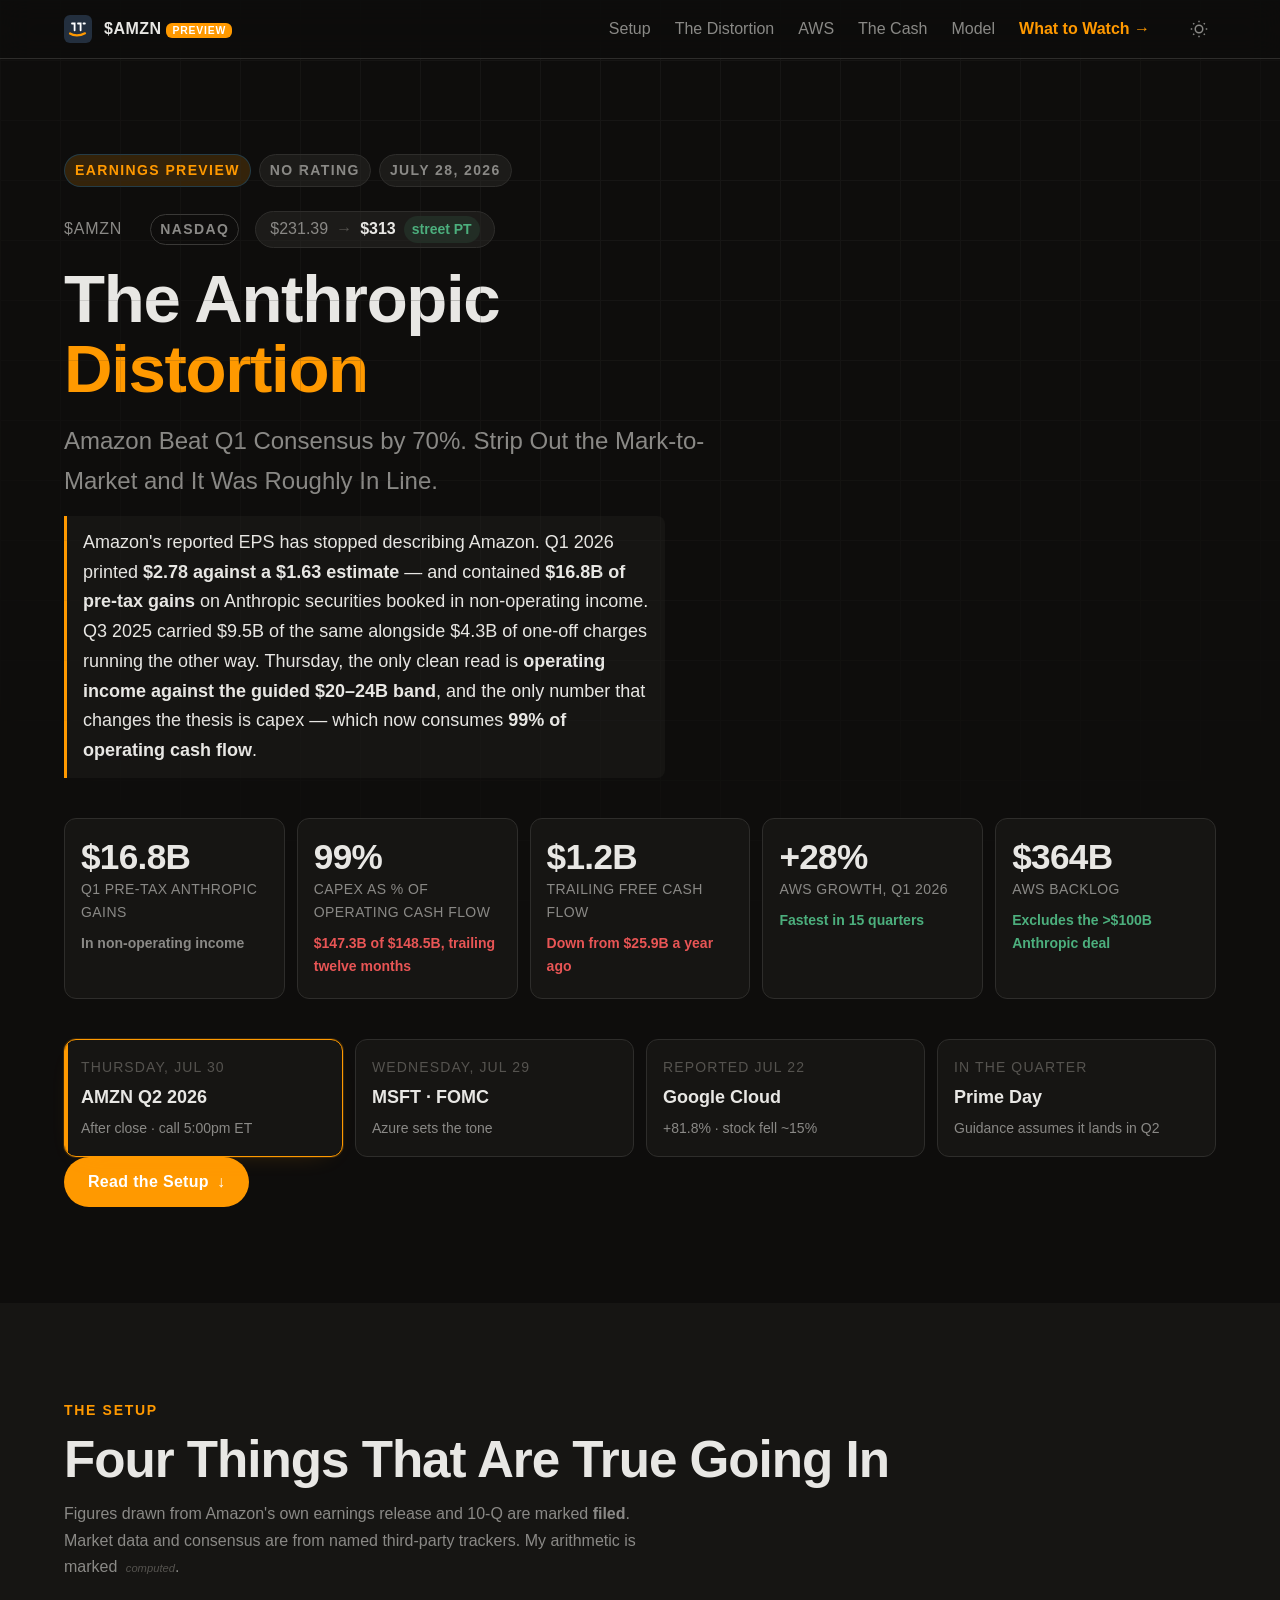
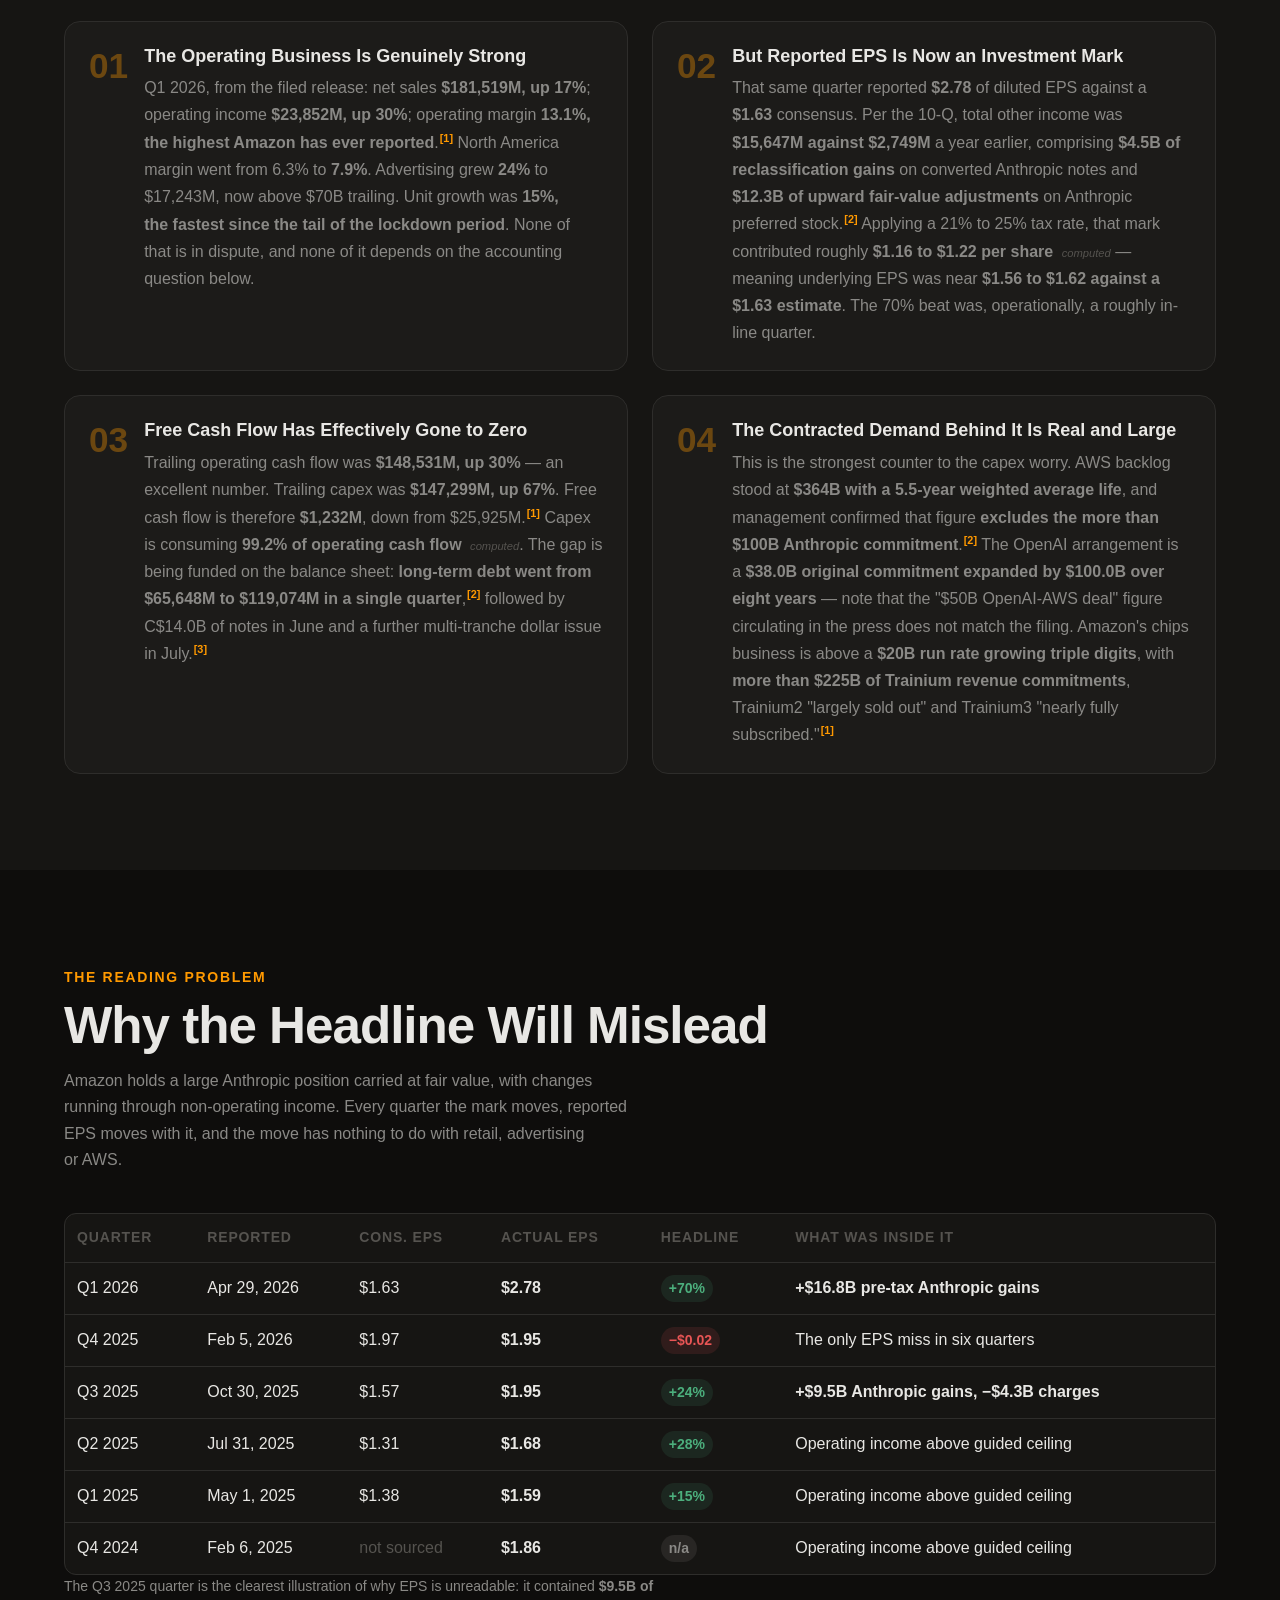
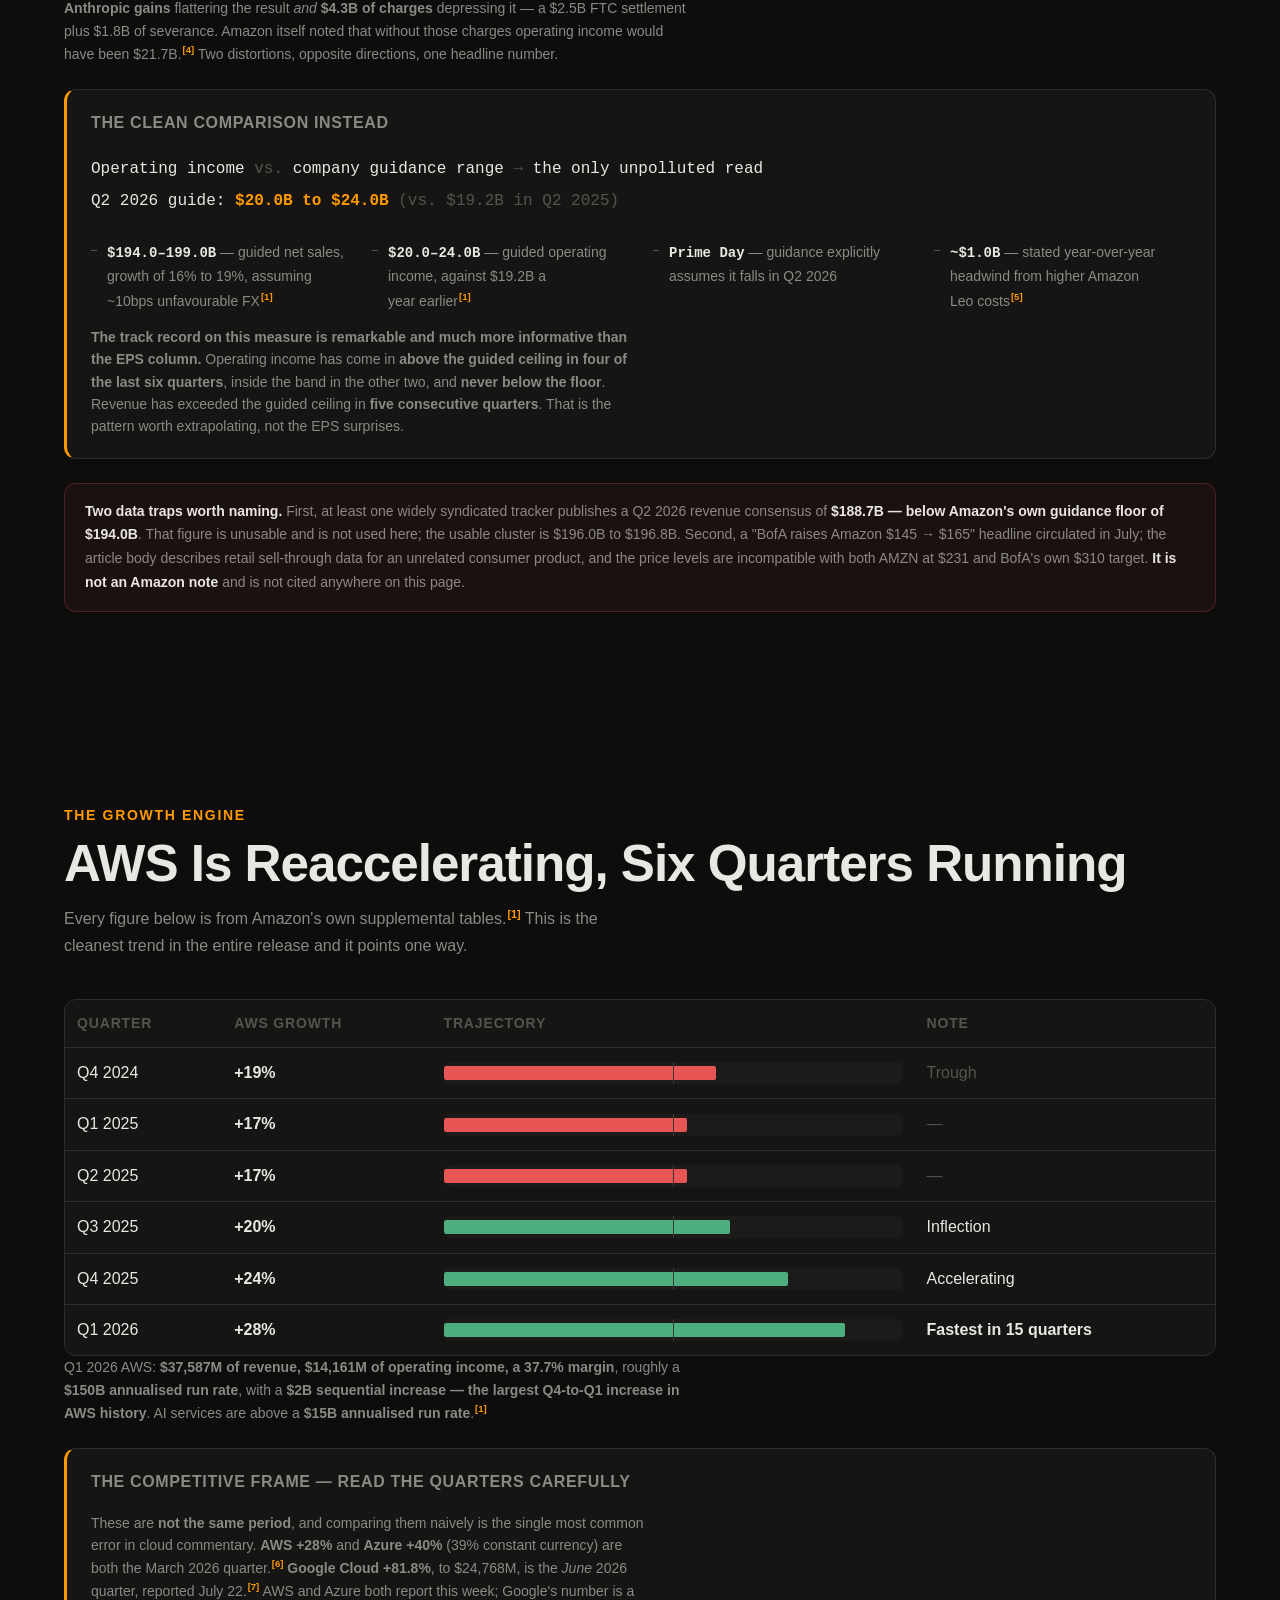
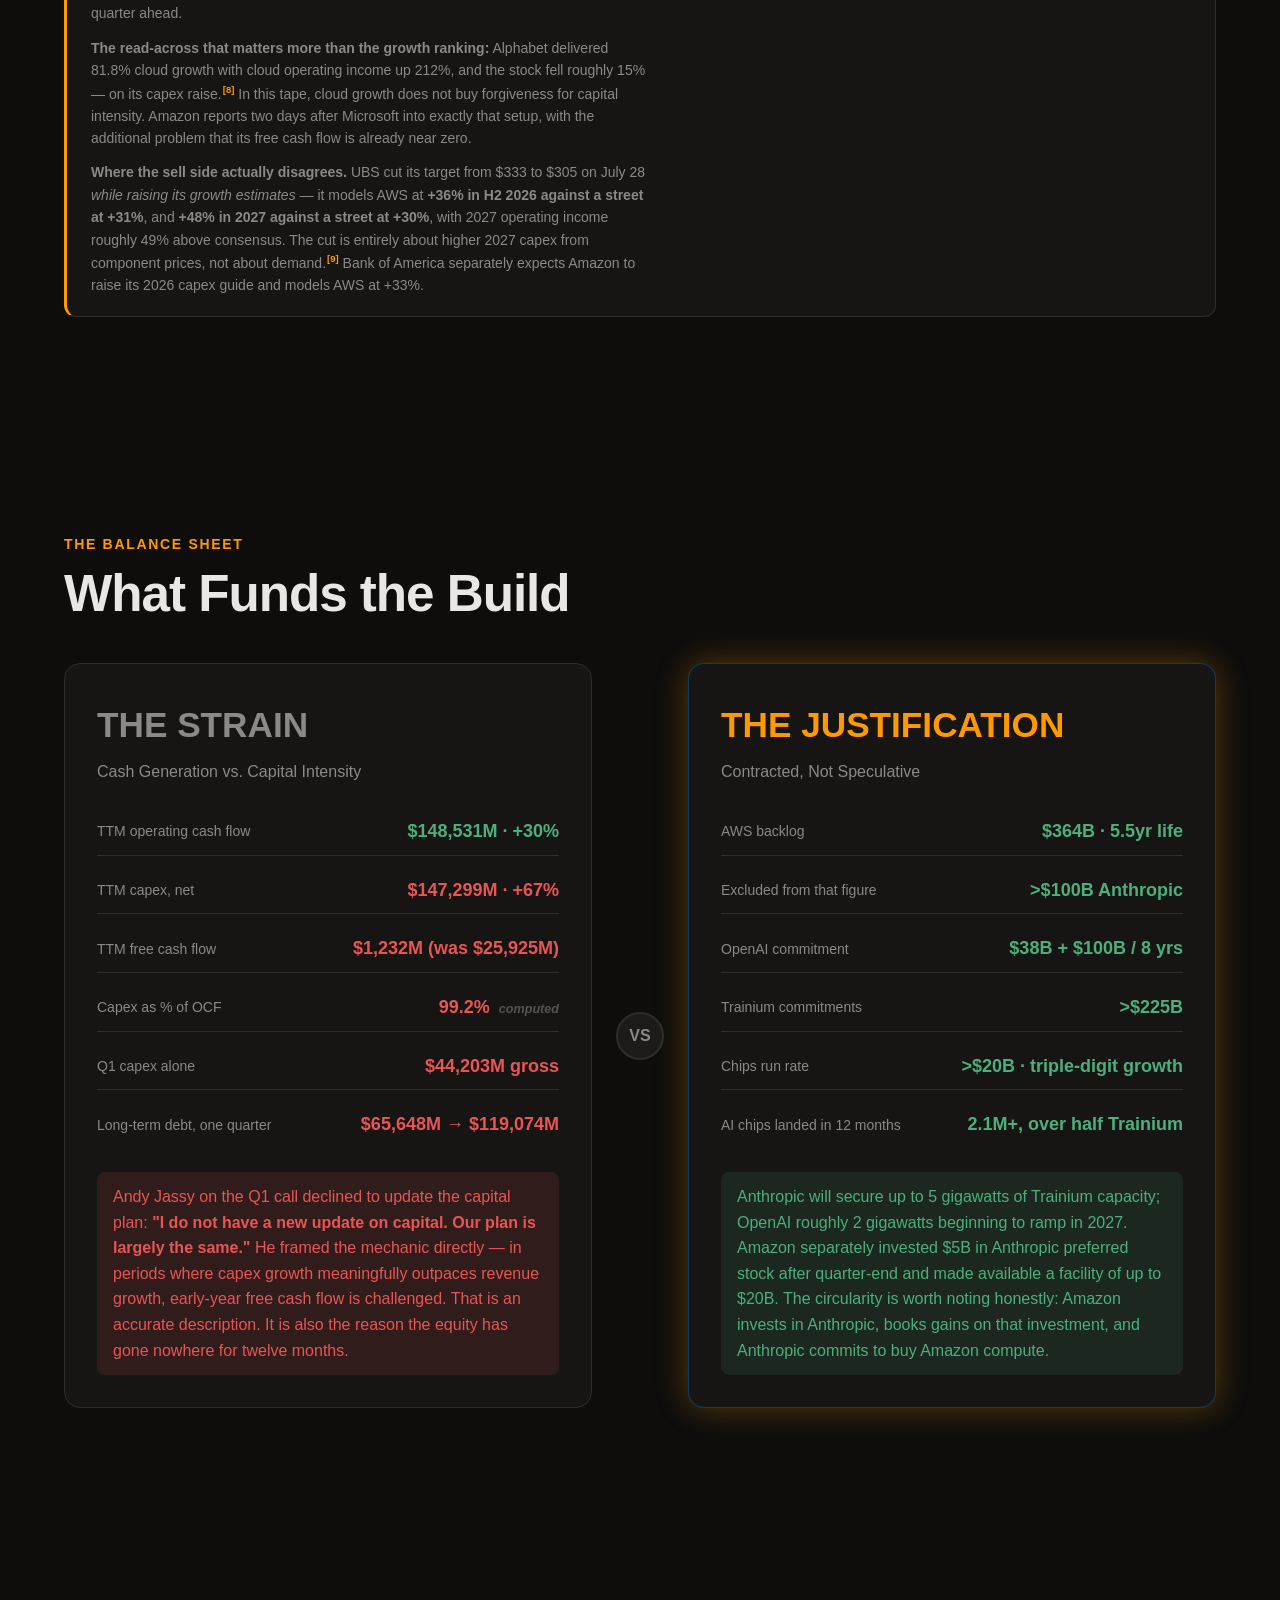
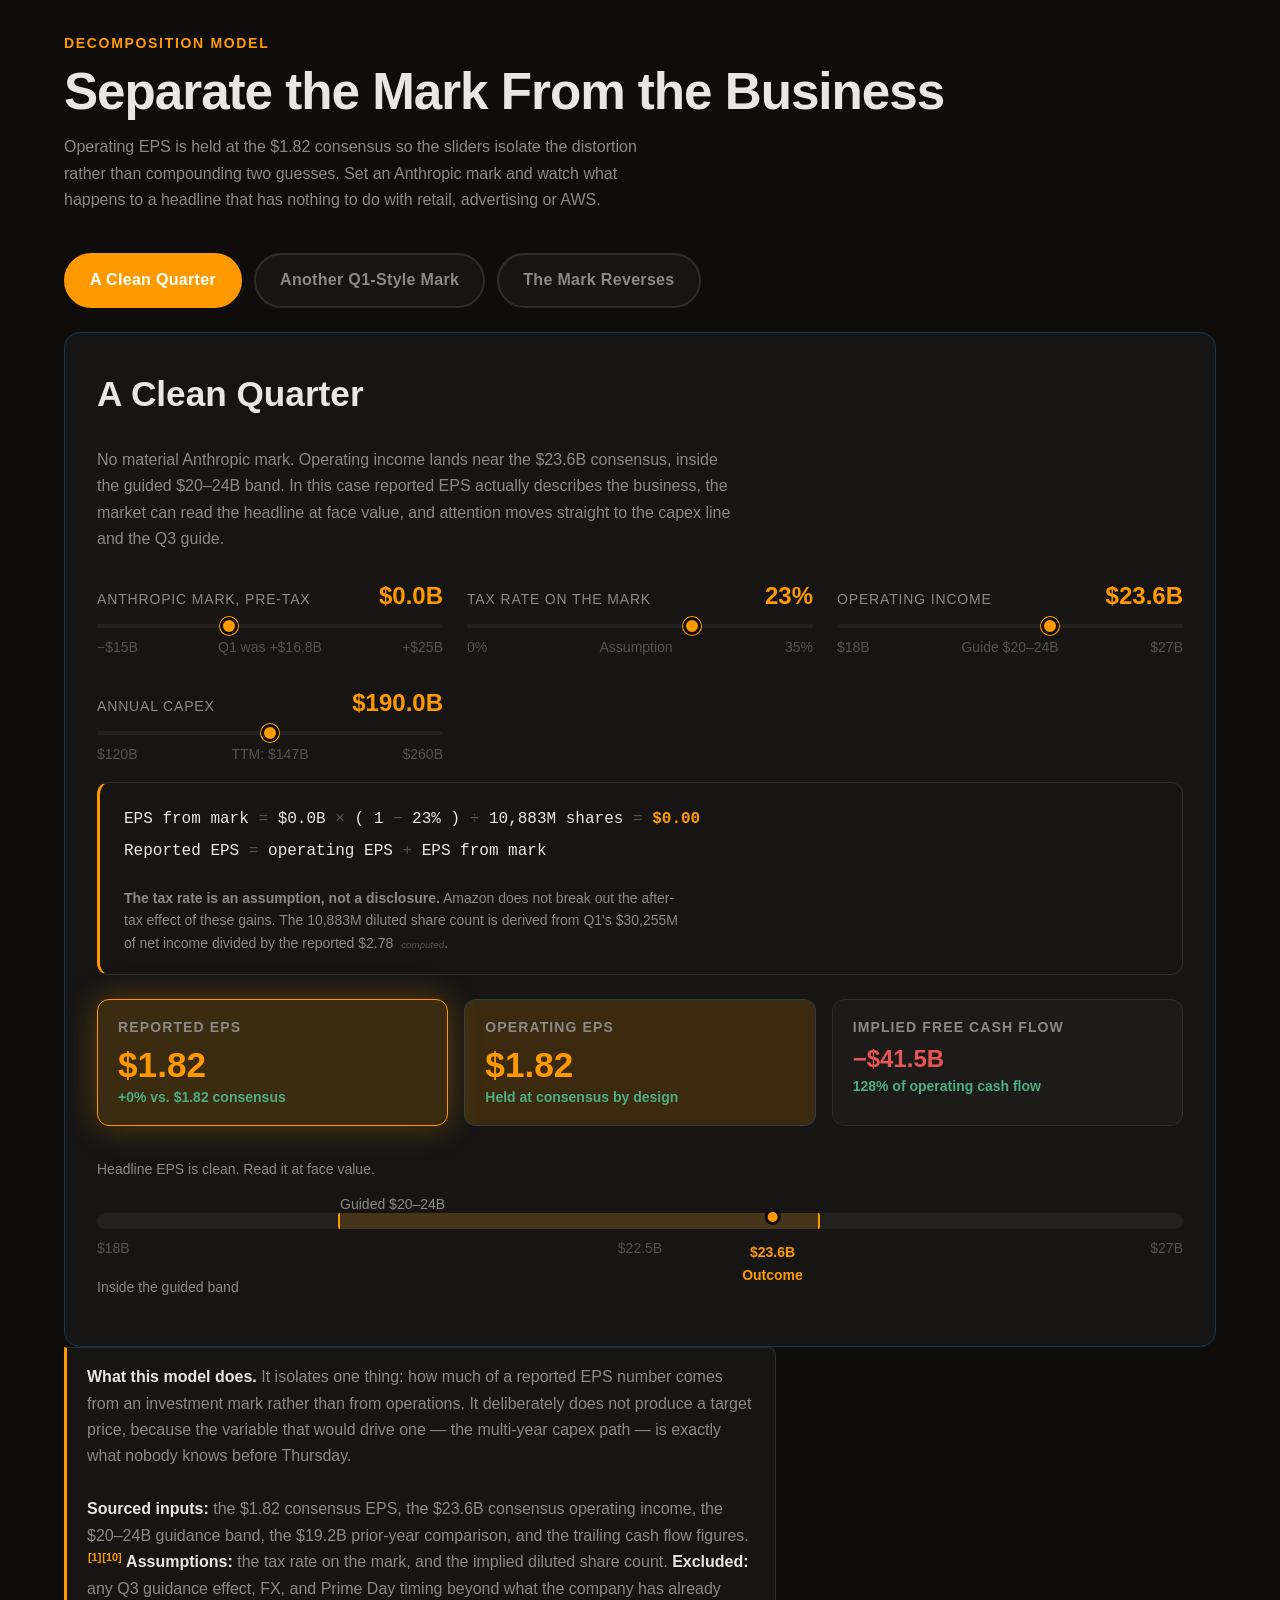
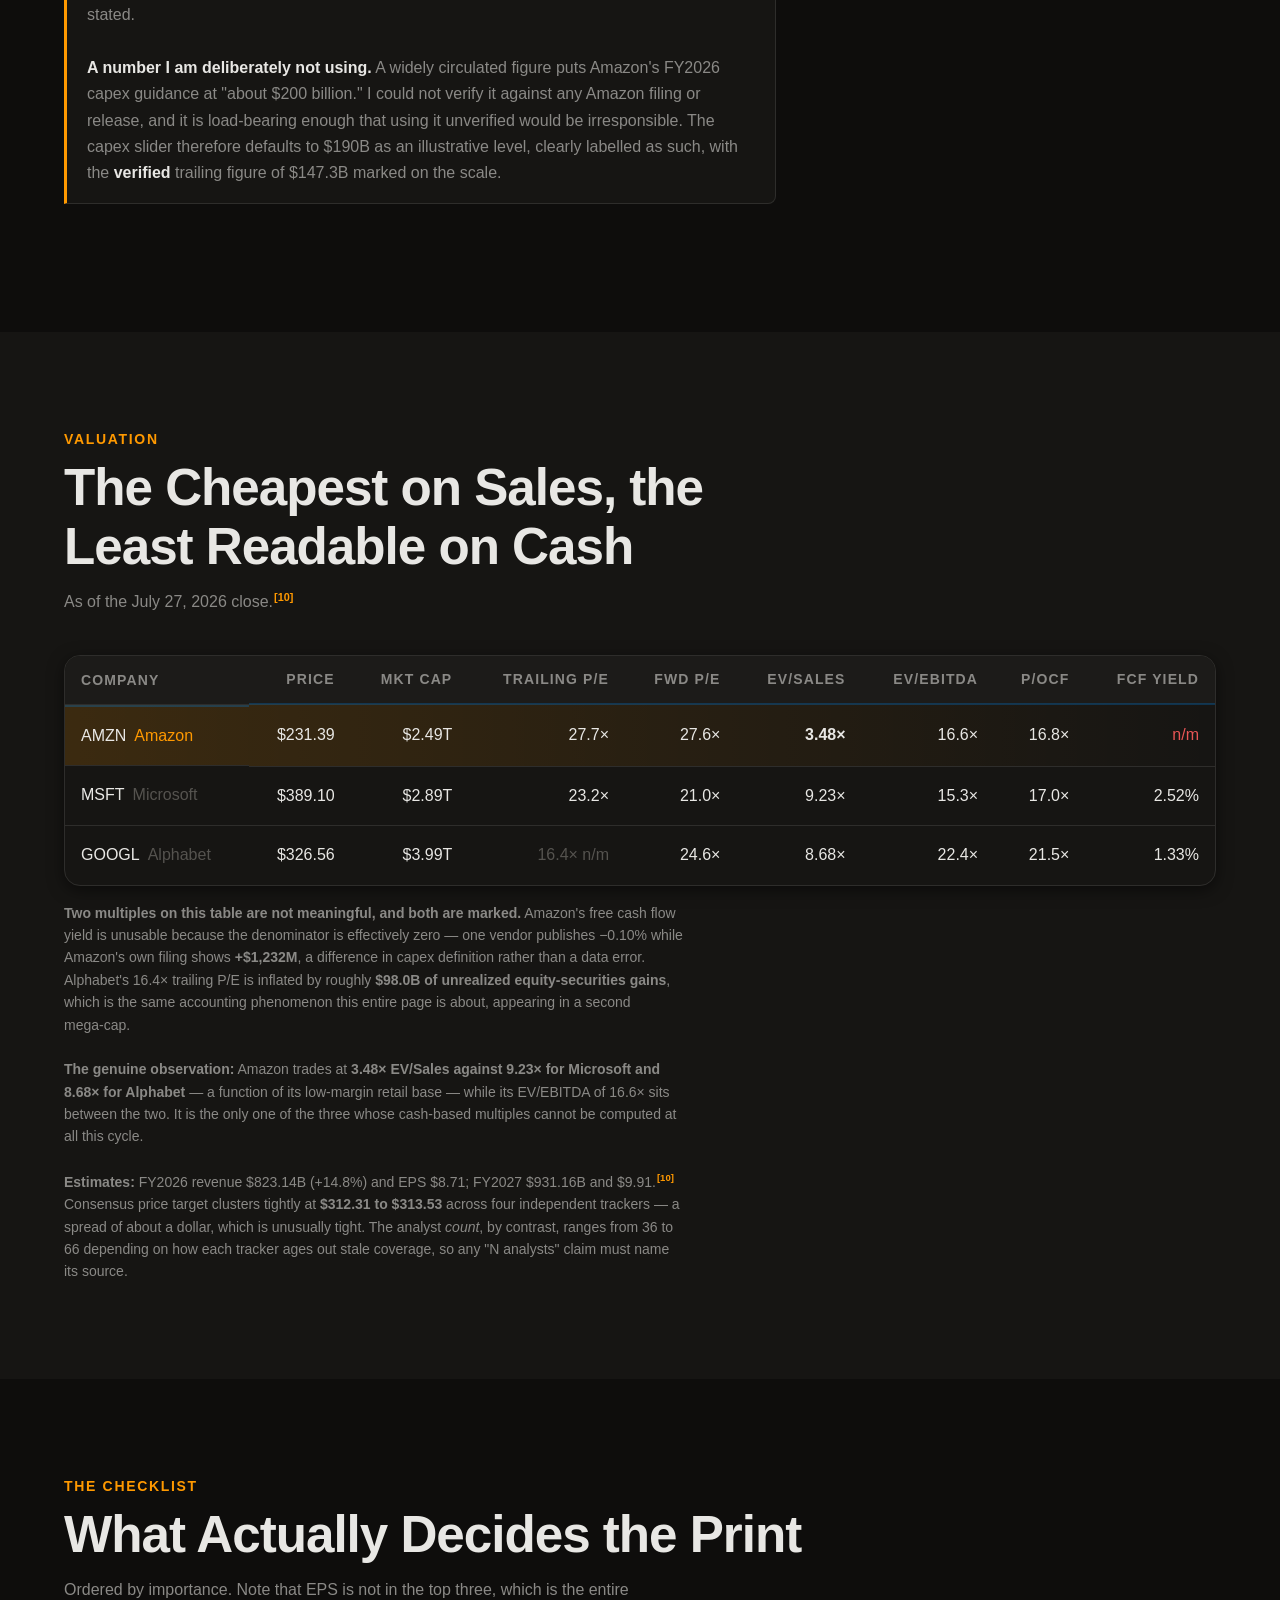
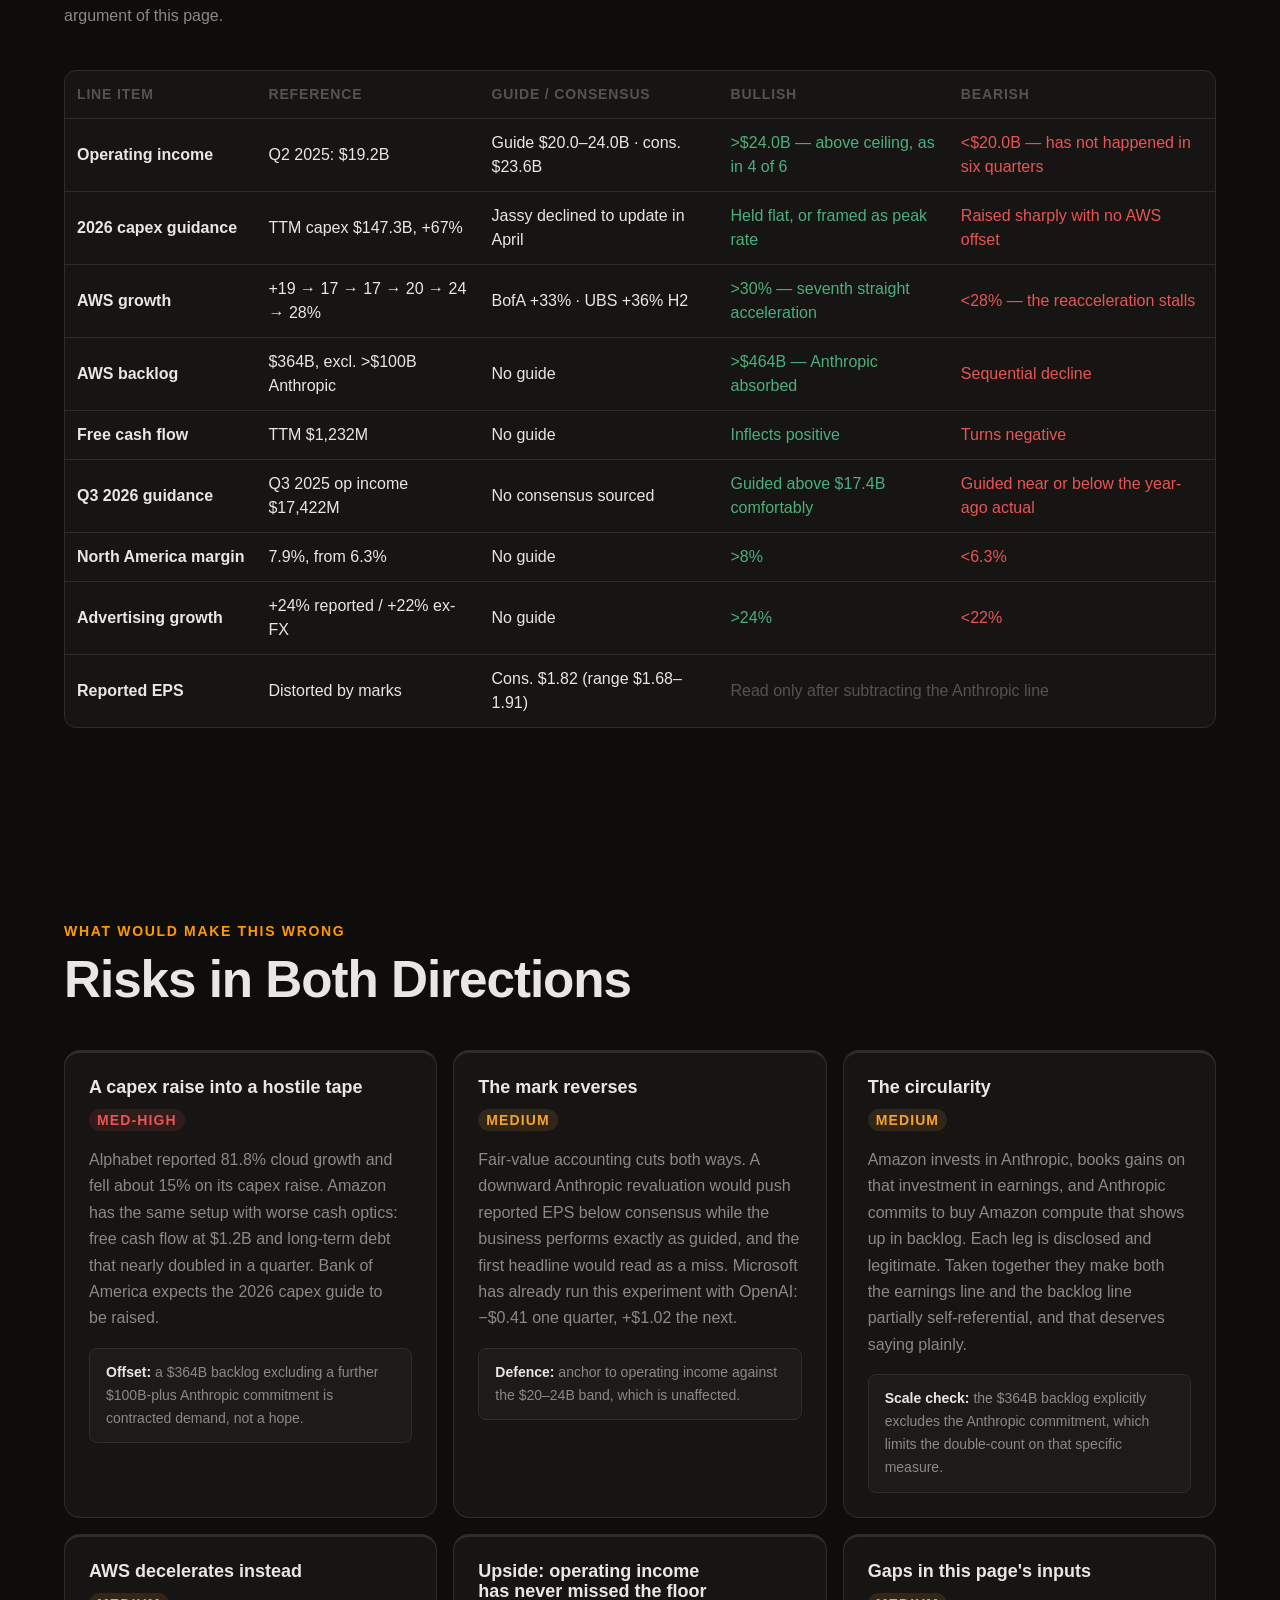
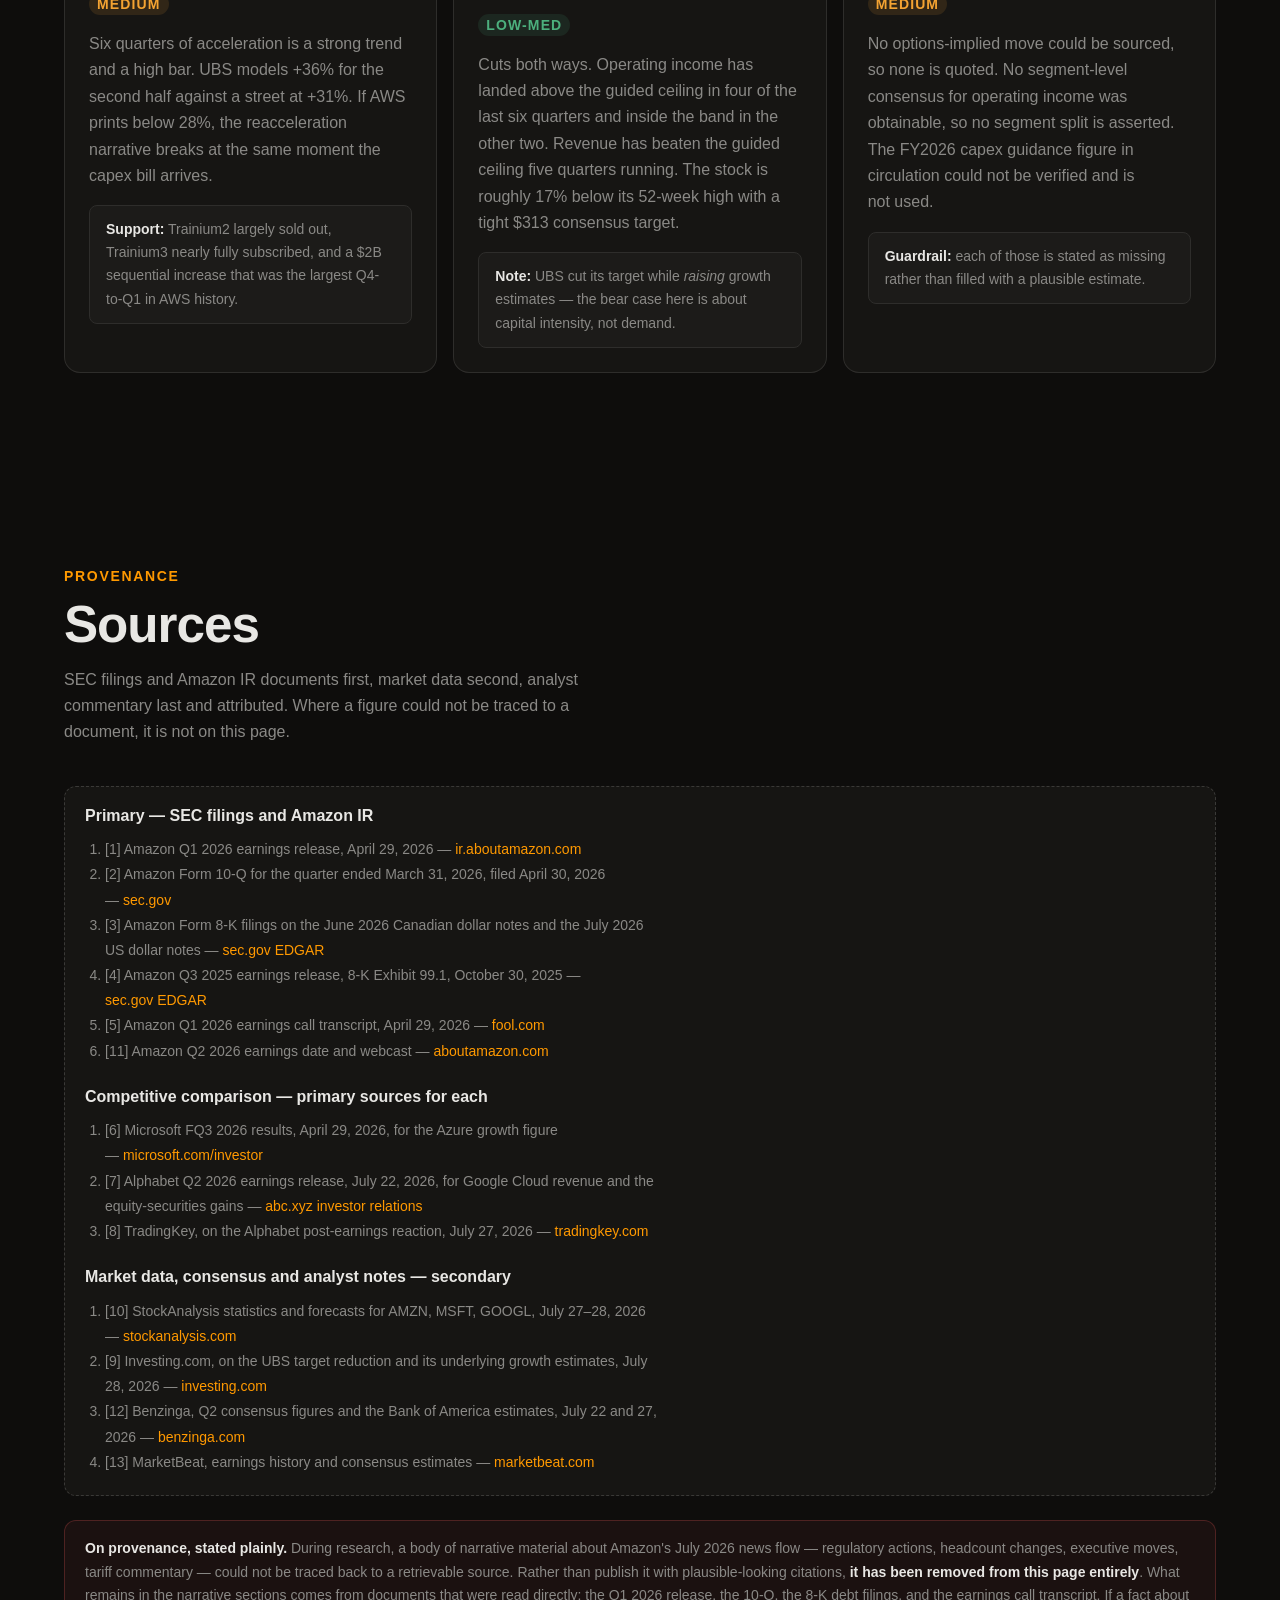
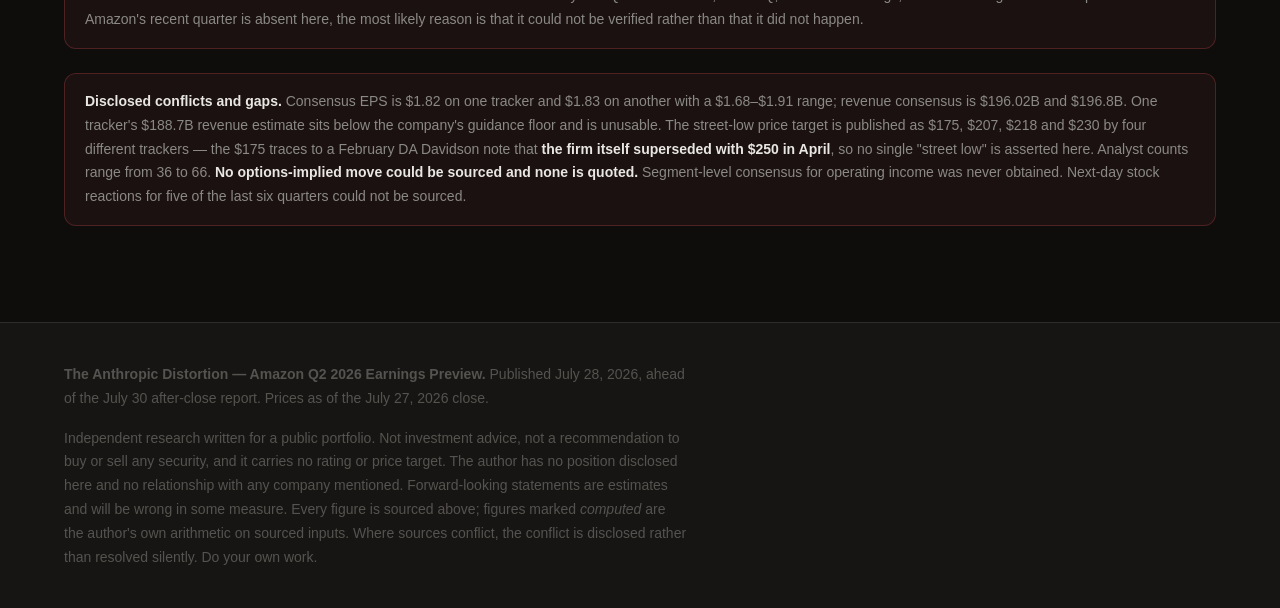
==== commit fb33819c: "Lead with $TICKER and fix mobile layout - Nav brand, hero and page title now lead with the cashtag (" ====
--- a/web-app/index.html
+++ b/web-app/index.html
@@ -3,11 +3,11 @@
 <head>
   <meta charset="UTF-8" />
   <meta name="viewport" content="width=device-width, initial-scale=1.0" />
-  <title>The Anthropic Distortion — Amazon Q2 2026 Earnings Preview</title>
+  <title>$AMZN — The Anthropic Distortion — Amazon Q2 2026 Earnings Preview</title>
   <meta name="description" content="Amazon's Q1 2026 EPS beat consensus by 70%. It also contained $16.8B of pre-tax gains on Anthropic securities. Headline EPS has stopped describing the business — here is what to read instead. Published July 28, 2026." />
 
   <link href="https://api.fontshare.com/v2/css?f[]=cabinet-grotesk@400,500,700,800&f[]=satoshi@300,400,500,700&display=swap" rel="stylesheet" />
-  <link rel="stylesheet" href="style.css?v=1" />
+  <link rel="stylesheet" href="style.css?v=3" />
 </head>
 <body>
 
@@ -20,7 +20,7 @@
         <path d="M6 18.5c3.6 2.4 9.8 2.6 15-0.2" stroke="#FF9900" stroke-width="2.2" stroke-linecap="round"/>
         <path d="M8 8.5h2.6v6.8M14 8.5h2.6v6.8M19.5 8.5h1.4" stroke="#fff" stroke-width="1.8" stroke-linecap="round"/>
       </svg>
-      <span class="nav-brand">AMZN <span class="nav-badge">PREVIEW</span></span>
+      <span class="nav-brand">$AMZN <span class="nav-badge">PREVIEW</span></span>
     </div>
     <div class="nav-links">
       <a href="#setup">Setup</a>
@@ -47,7 +47,7 @@
     </div>
 
     <div class="hero-ticker-row">
-      <span class="hero-ticker">NASDAQ: AMZN</span>
+      <span class="hero-ticker">$AMZN</span><span class="hero-exch">NASDAQ</span>
       <div class="hero-price-pill">
         <span class="hero-price-current">$231.39</span>
         <span class="hero-price-arrow">→</span>
@@ -636,6 +636,6 @@
   </div>
 </footer>
 
-<script src="app.js?v=1"></script>
+<script src="app.js?v=3"></script>
 </body>
 </html>
--- a/web-app/style.css
+++ b/web-app/style.css
@@ -1787,3 +1787,20 @@
   color: var(--color-text-faint);
   font-variant-numeric: tabular-nums;
 }
+
+/* ── EXCHANGE CHIP beside the $TICKER ────────── */
+.hero-exch {
+  display: inline-block;
+  margin-left: var(--space-3);
+  padding: 3px 9px;
+  border: 1px solid var(--color-border-light);
+  border-radius: var(--radius-full);
+  font-family: var(--font-display);
+  font-size: var(--text-xs);
+  font-weight: 600;
+  letter-spacing: 0.1em;
+  color: var(--color-text-muted);
+  vertical-align: middle;
+  white-space: nowrap;
+}
+.nav-brand { white-space: nowrap; }
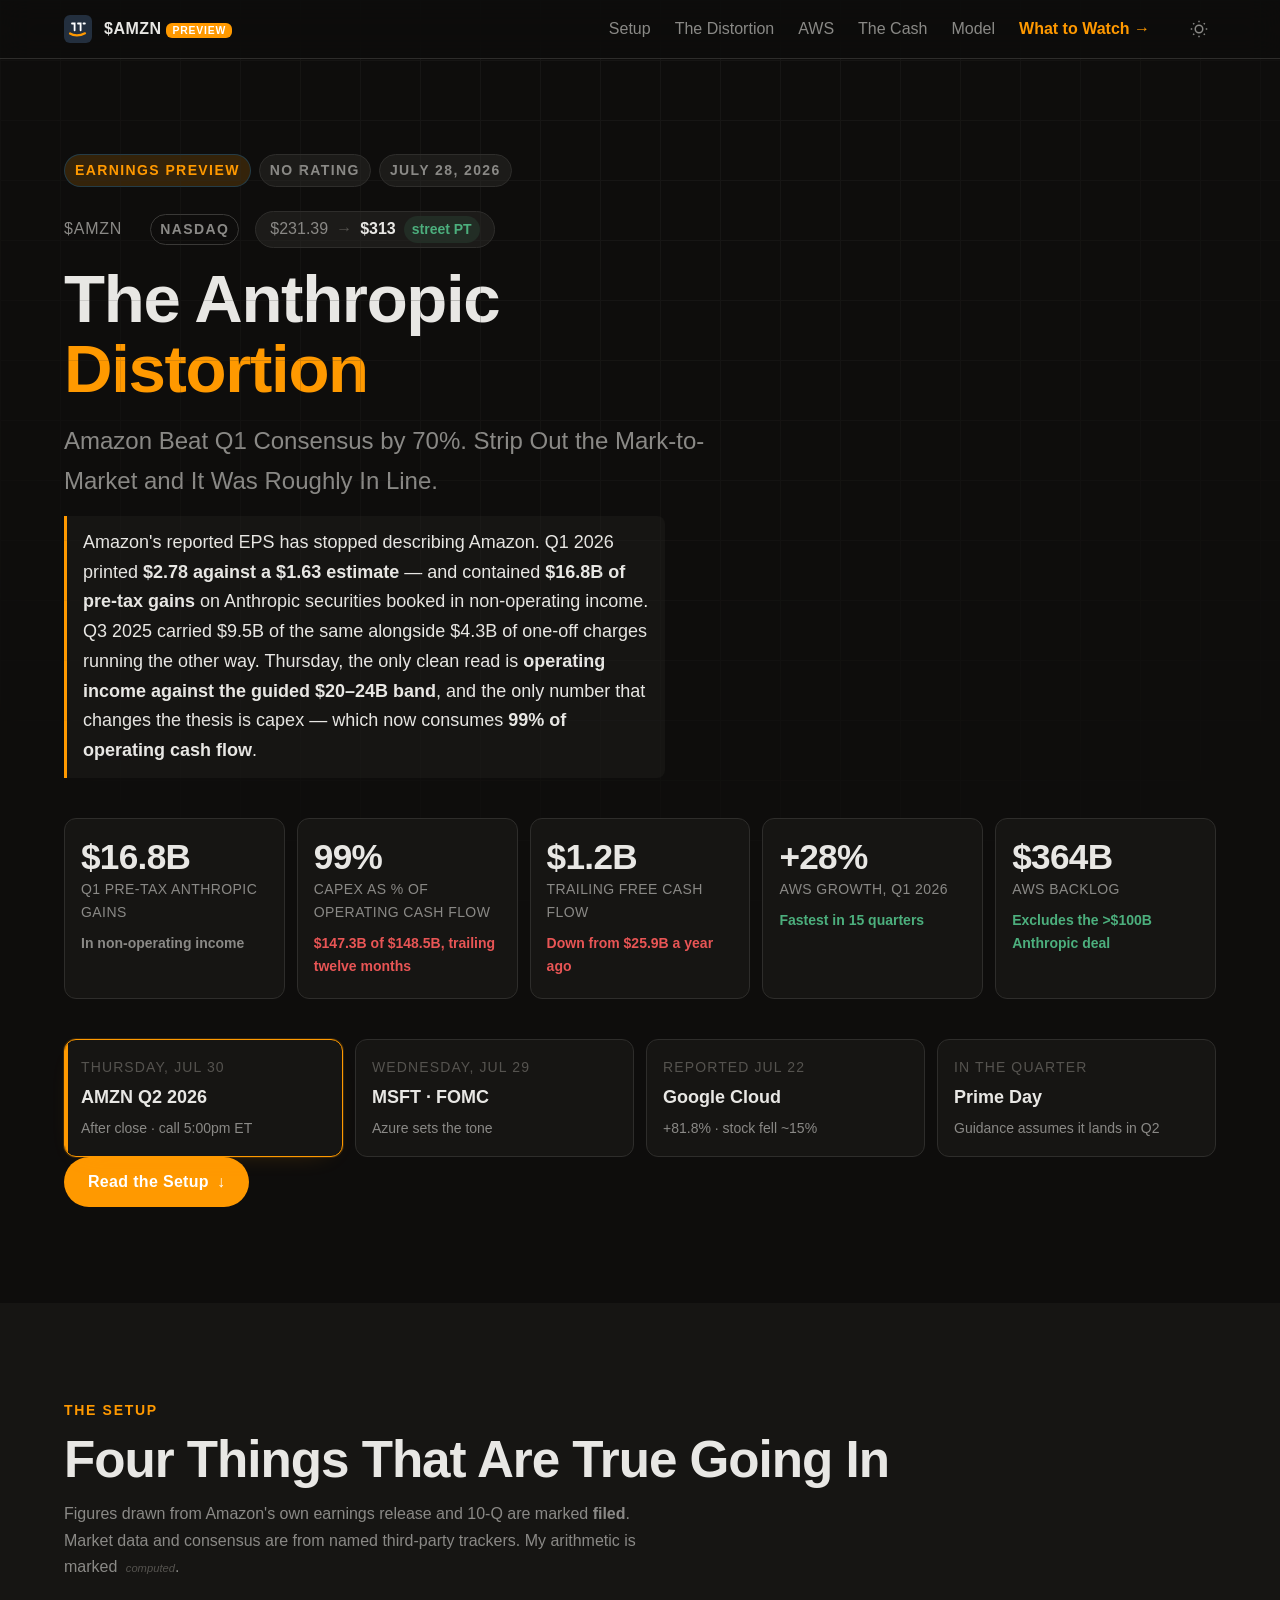
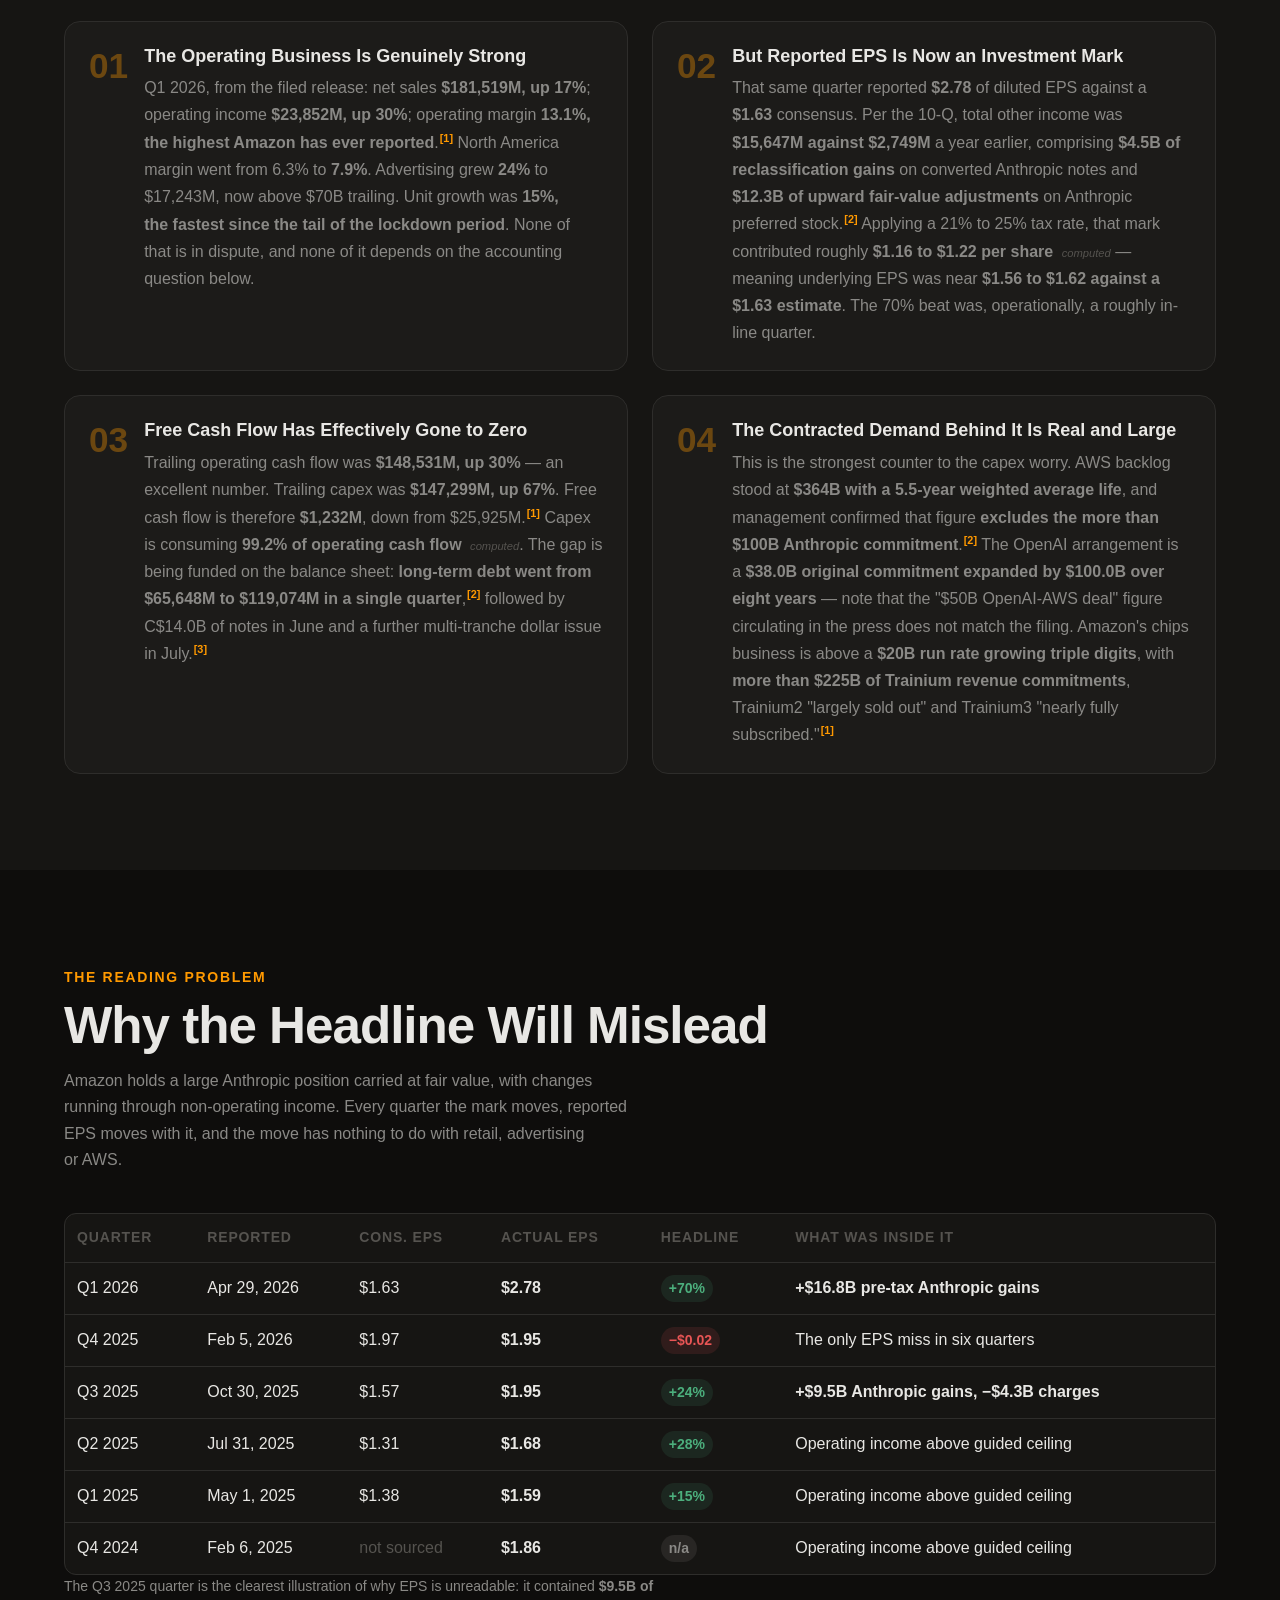
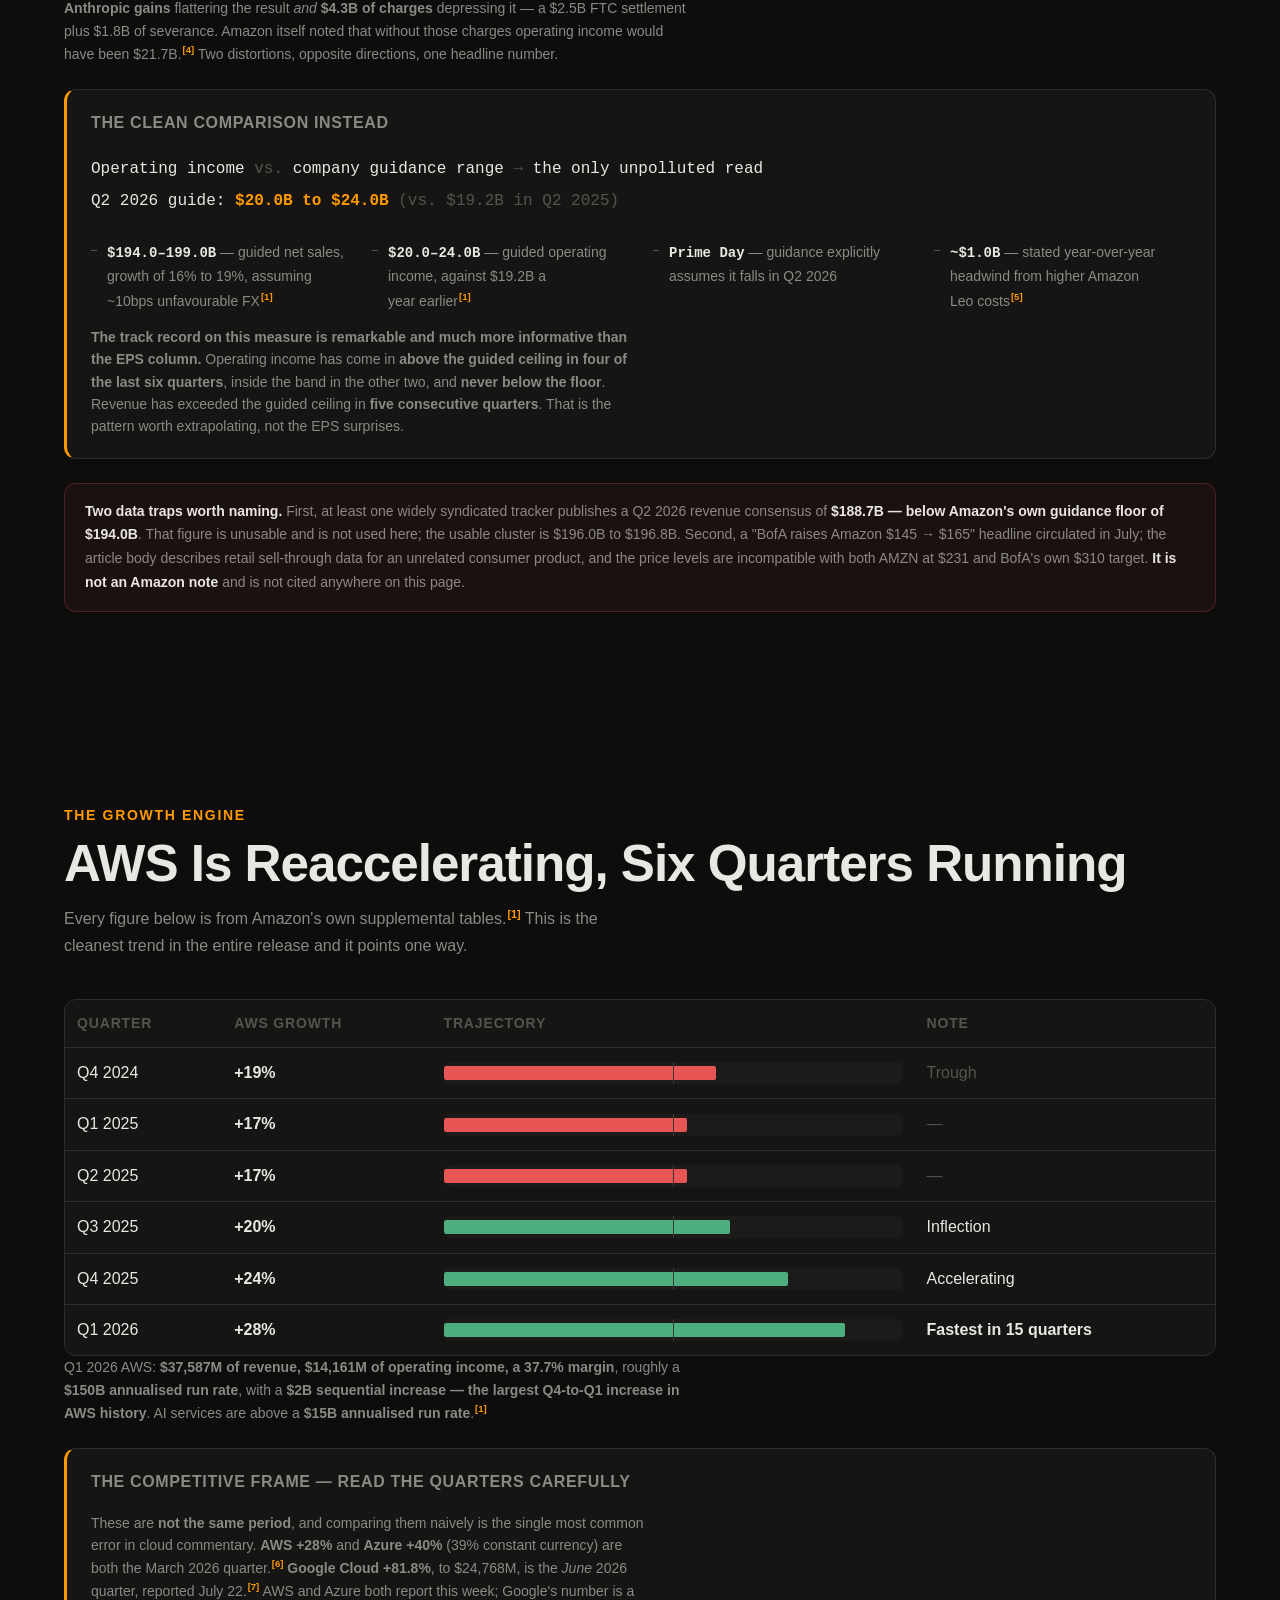
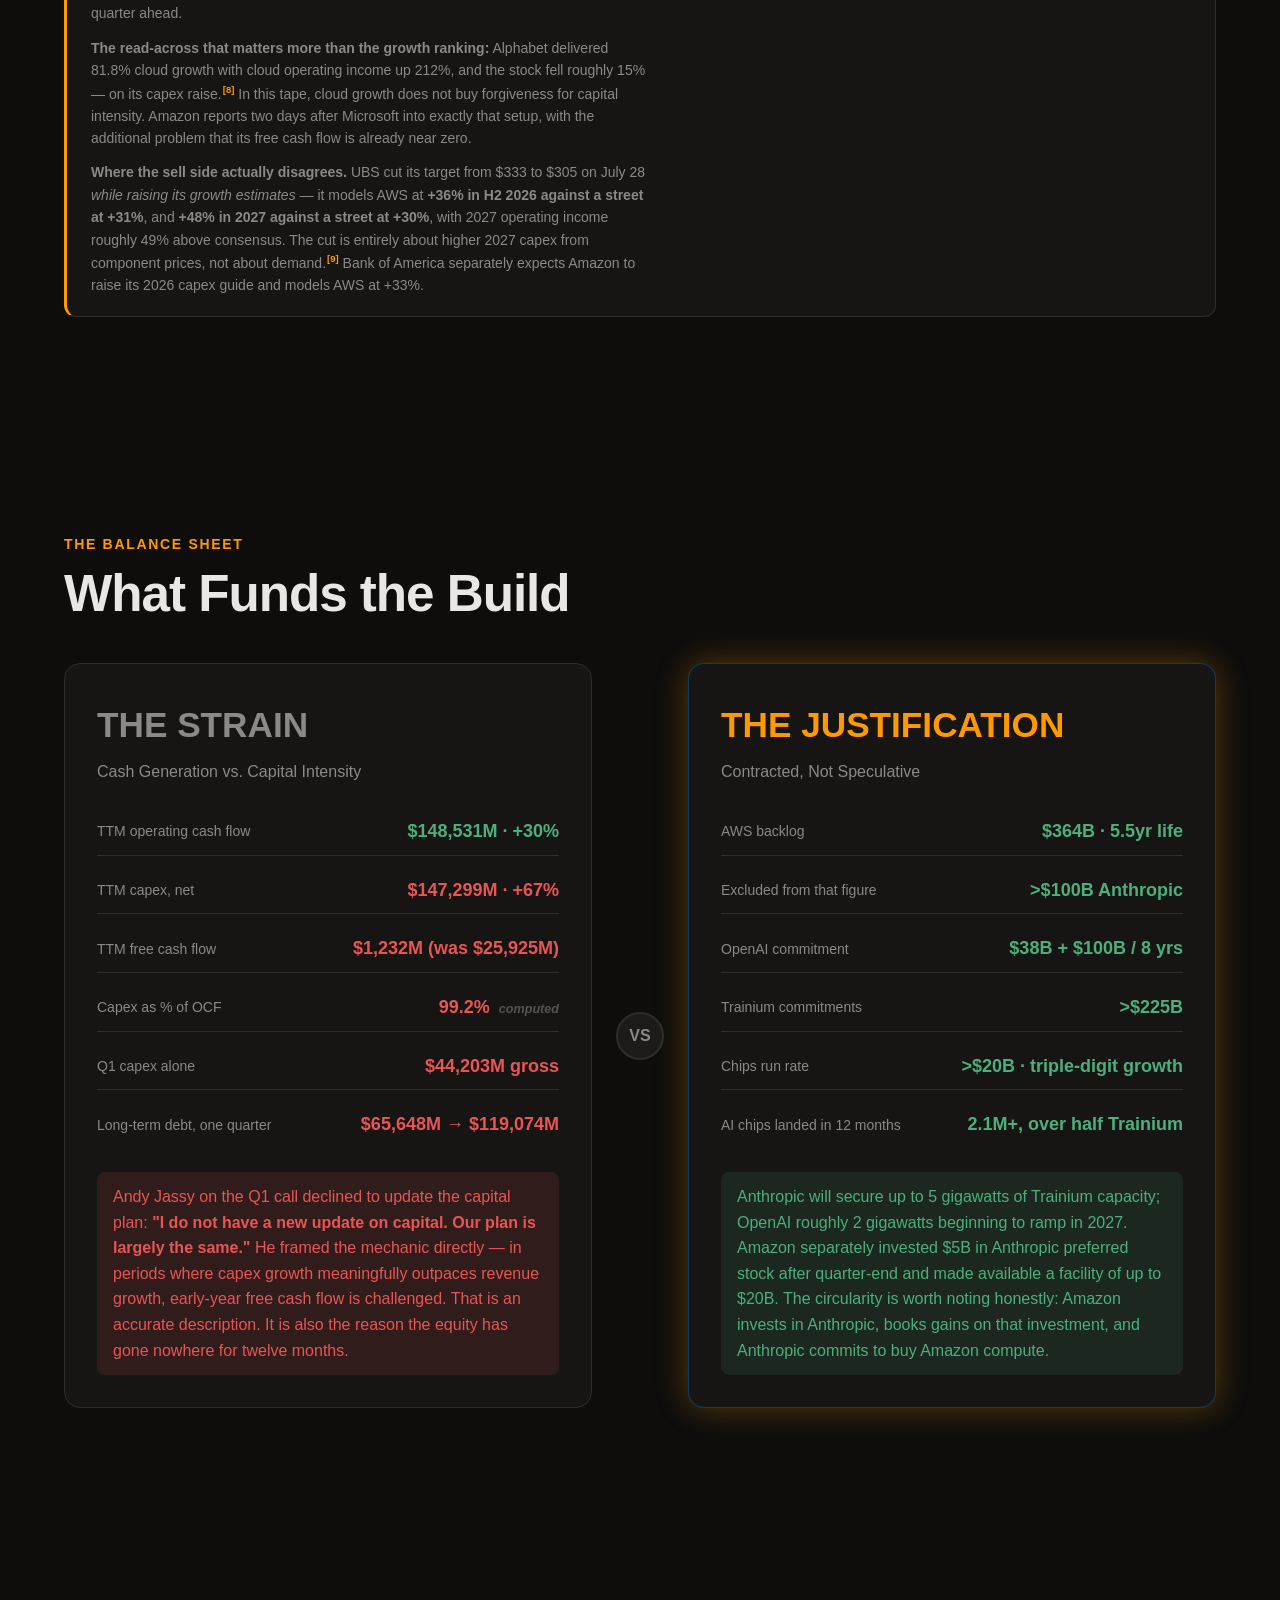
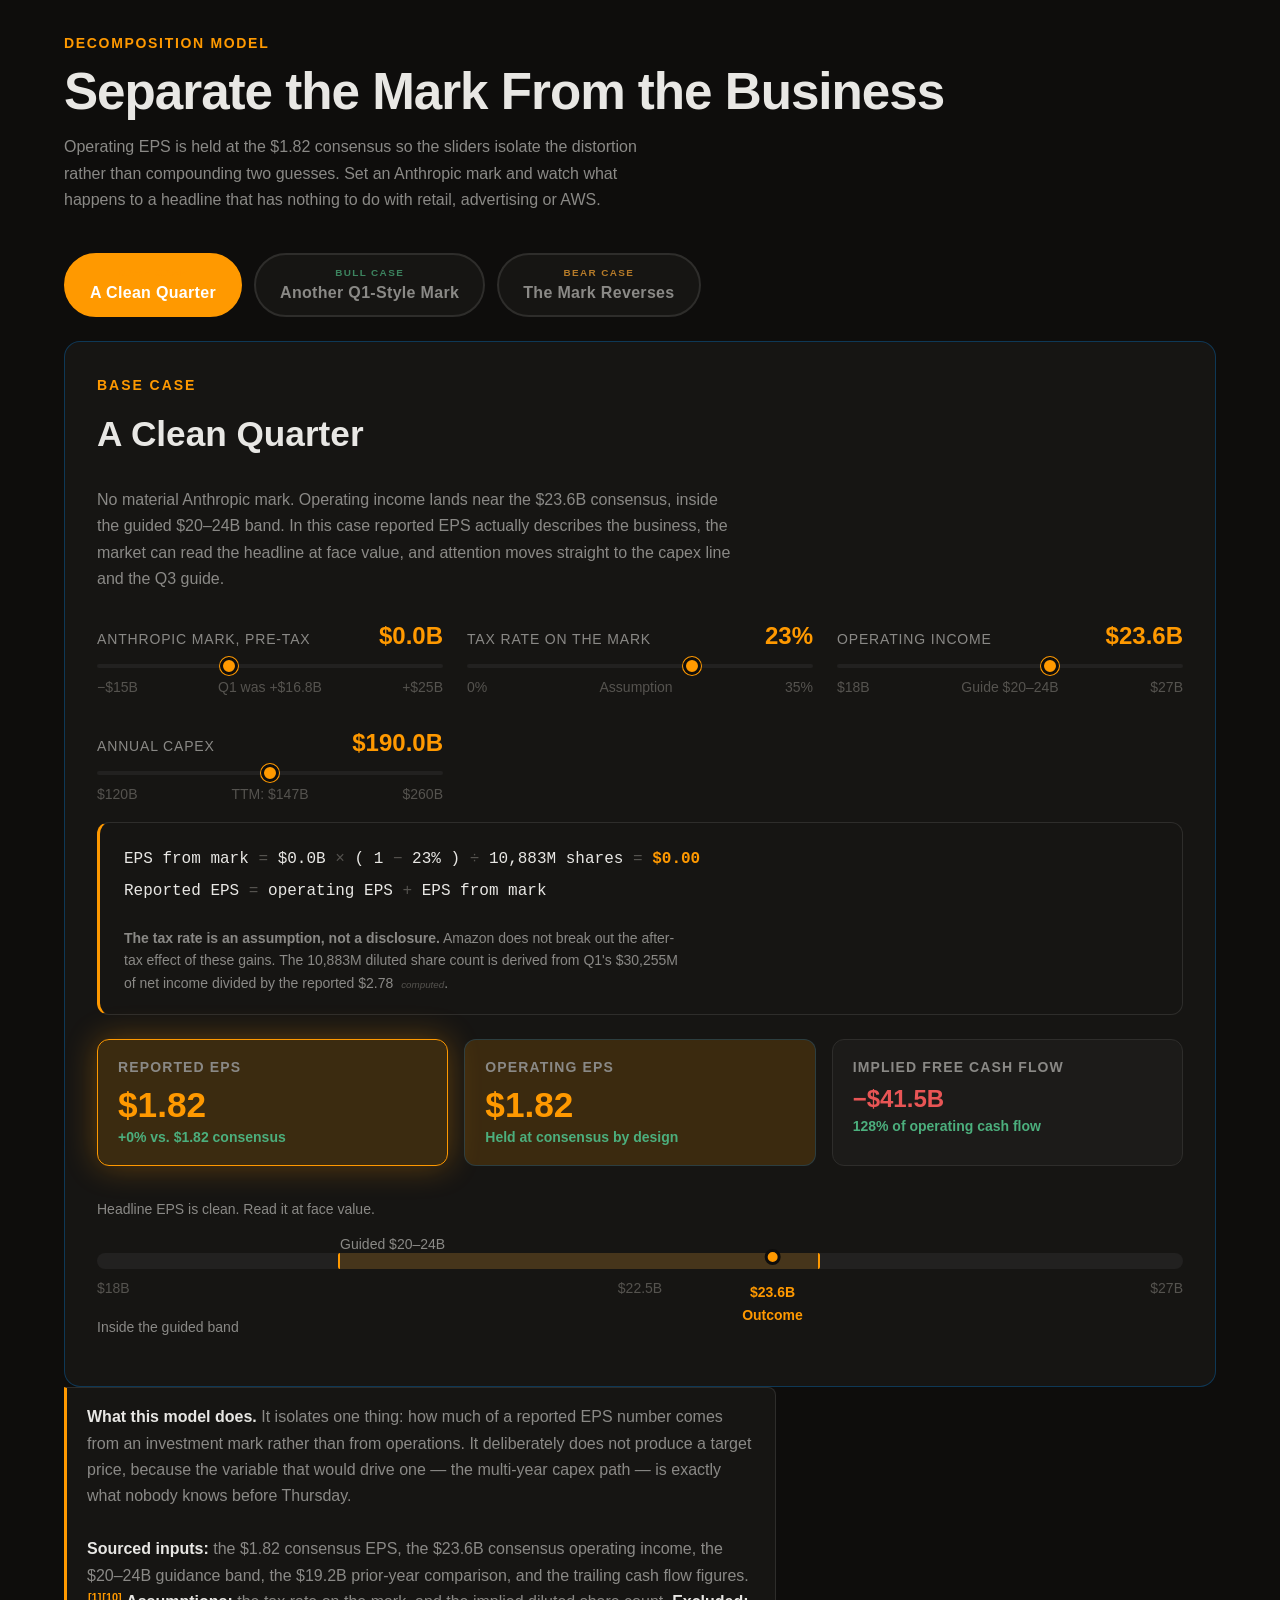
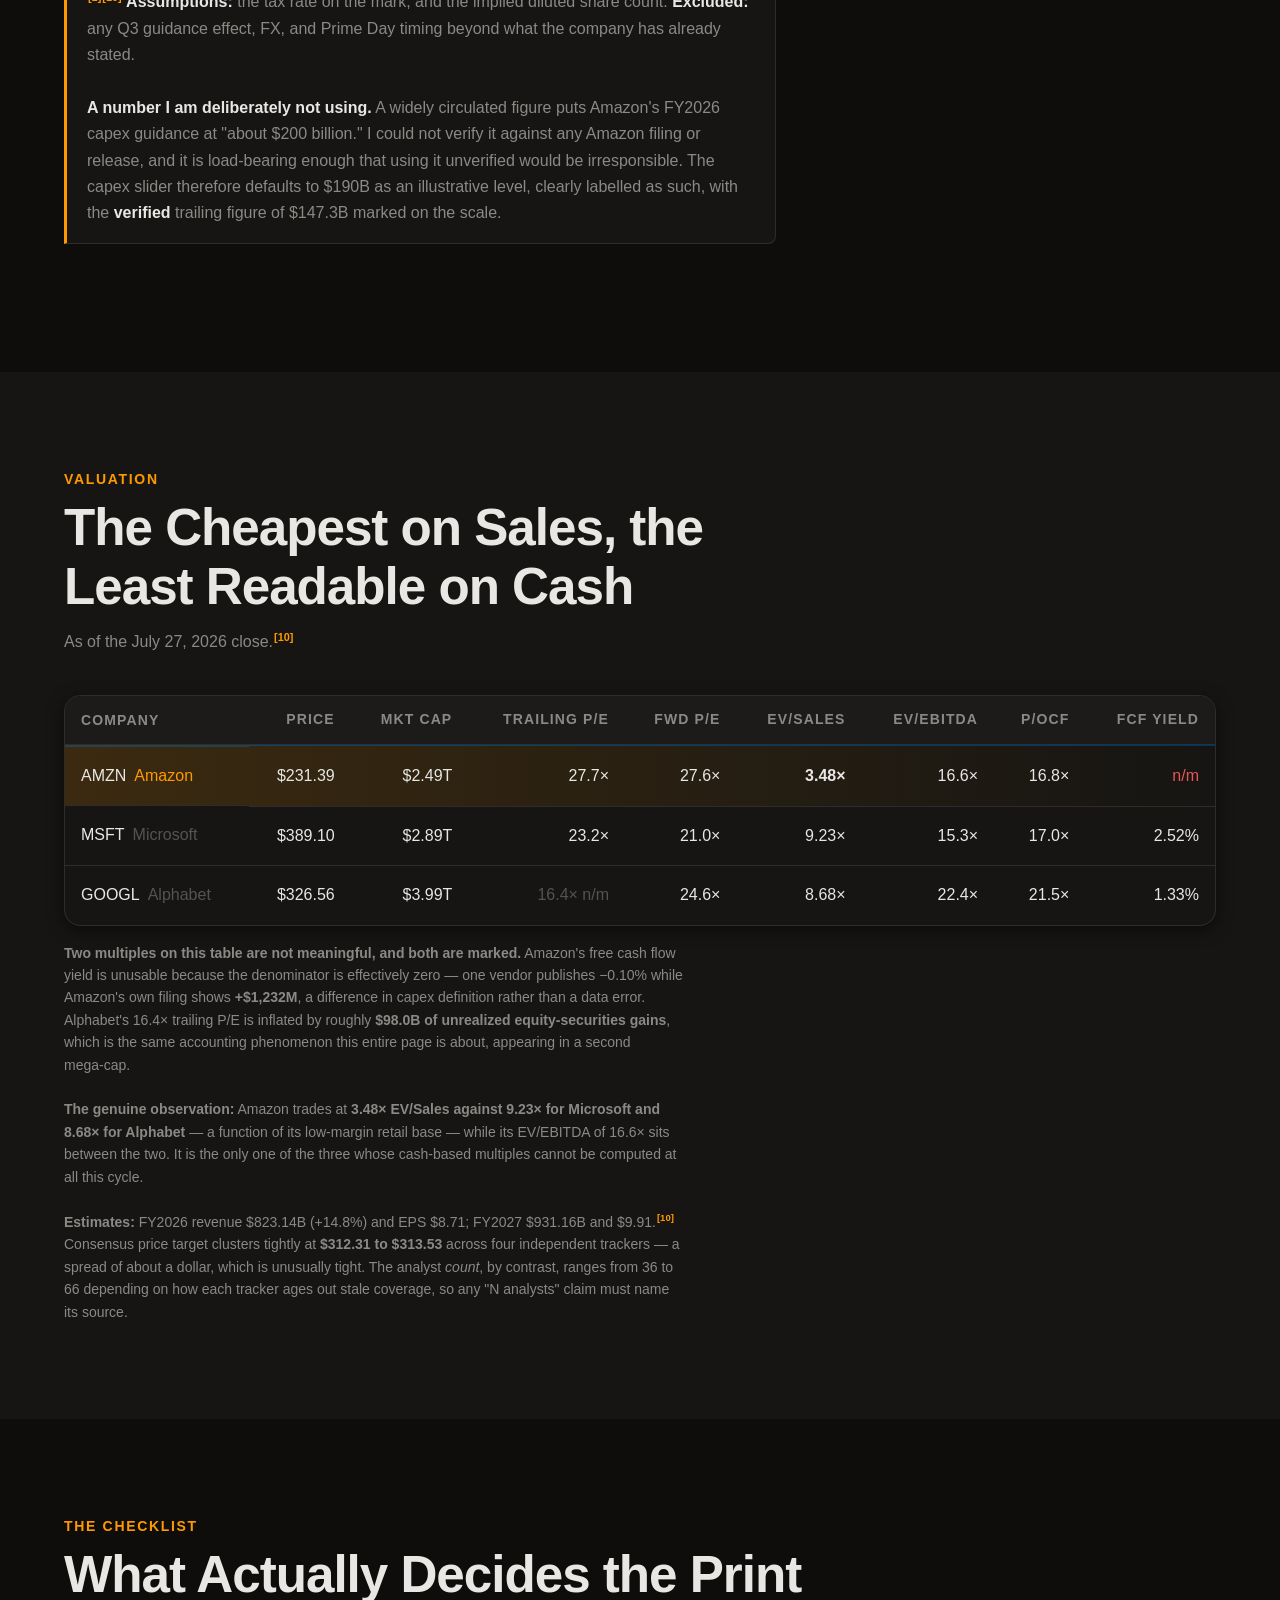
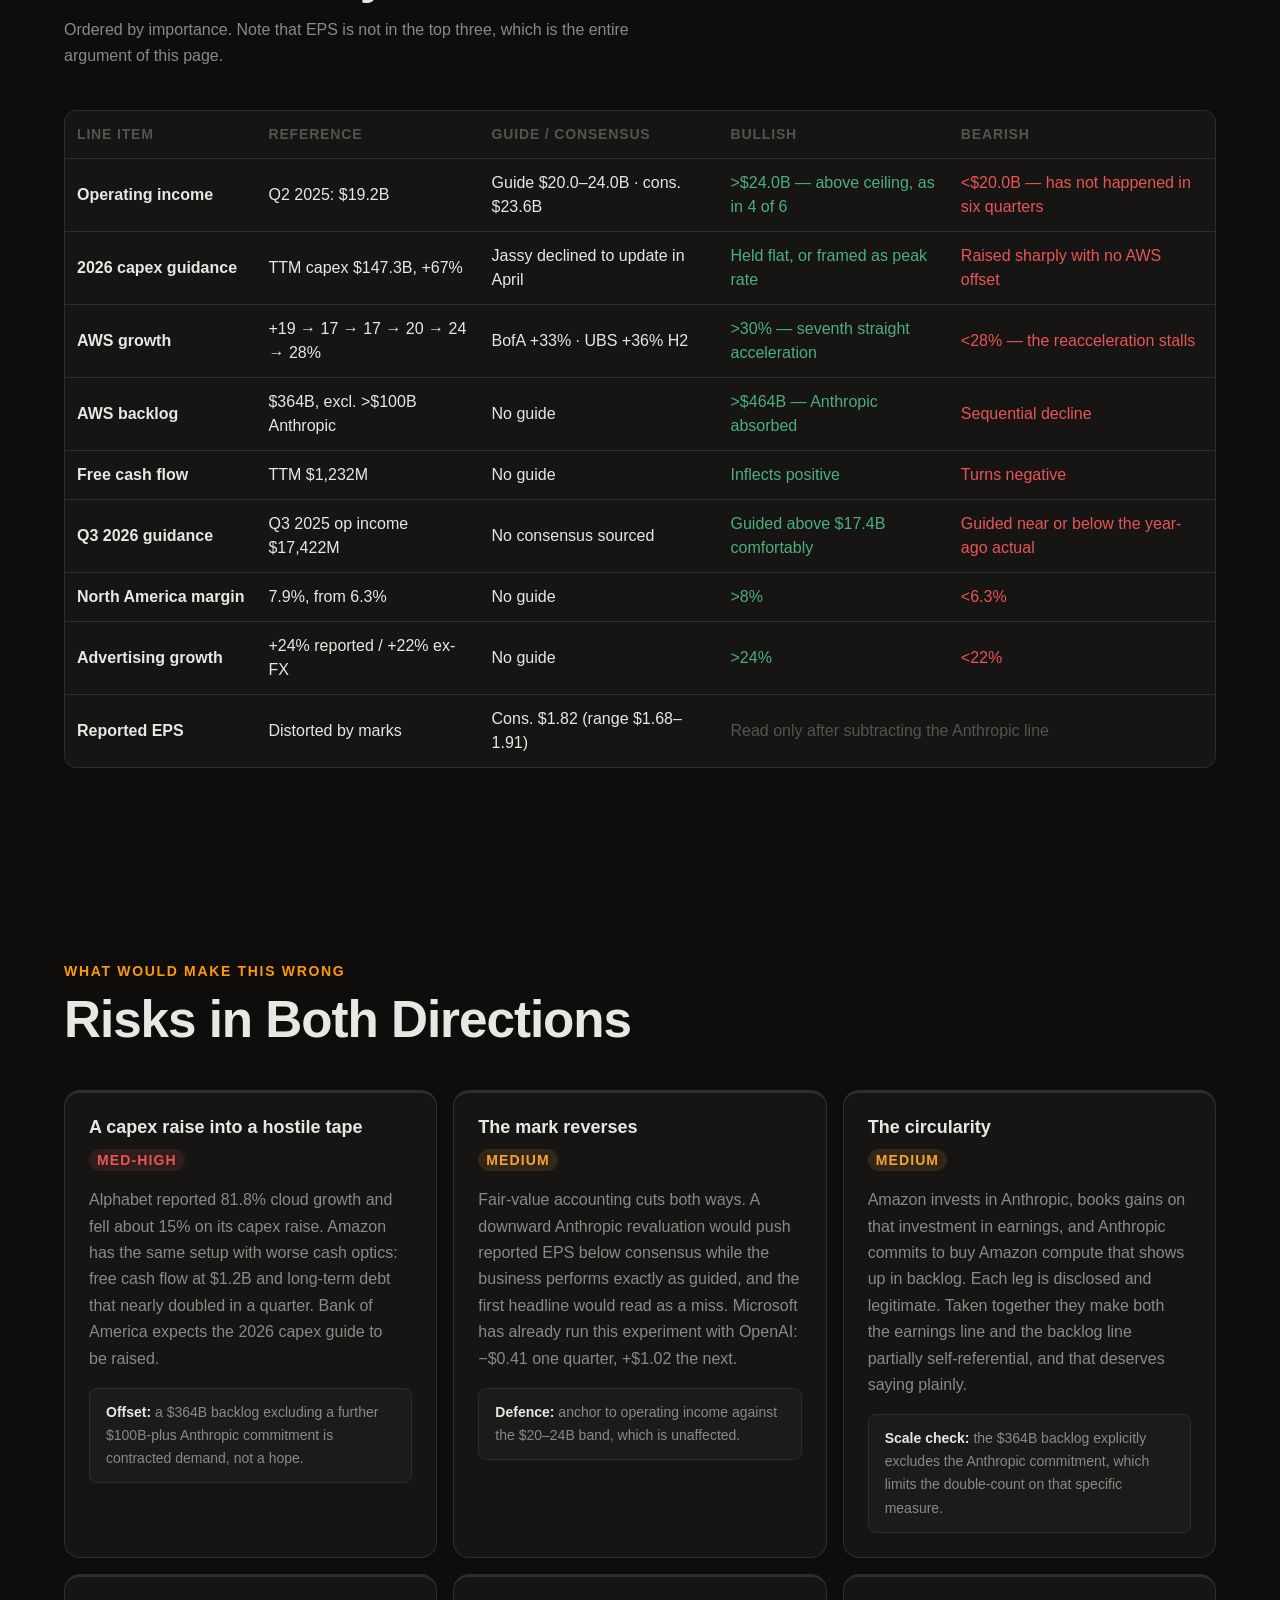
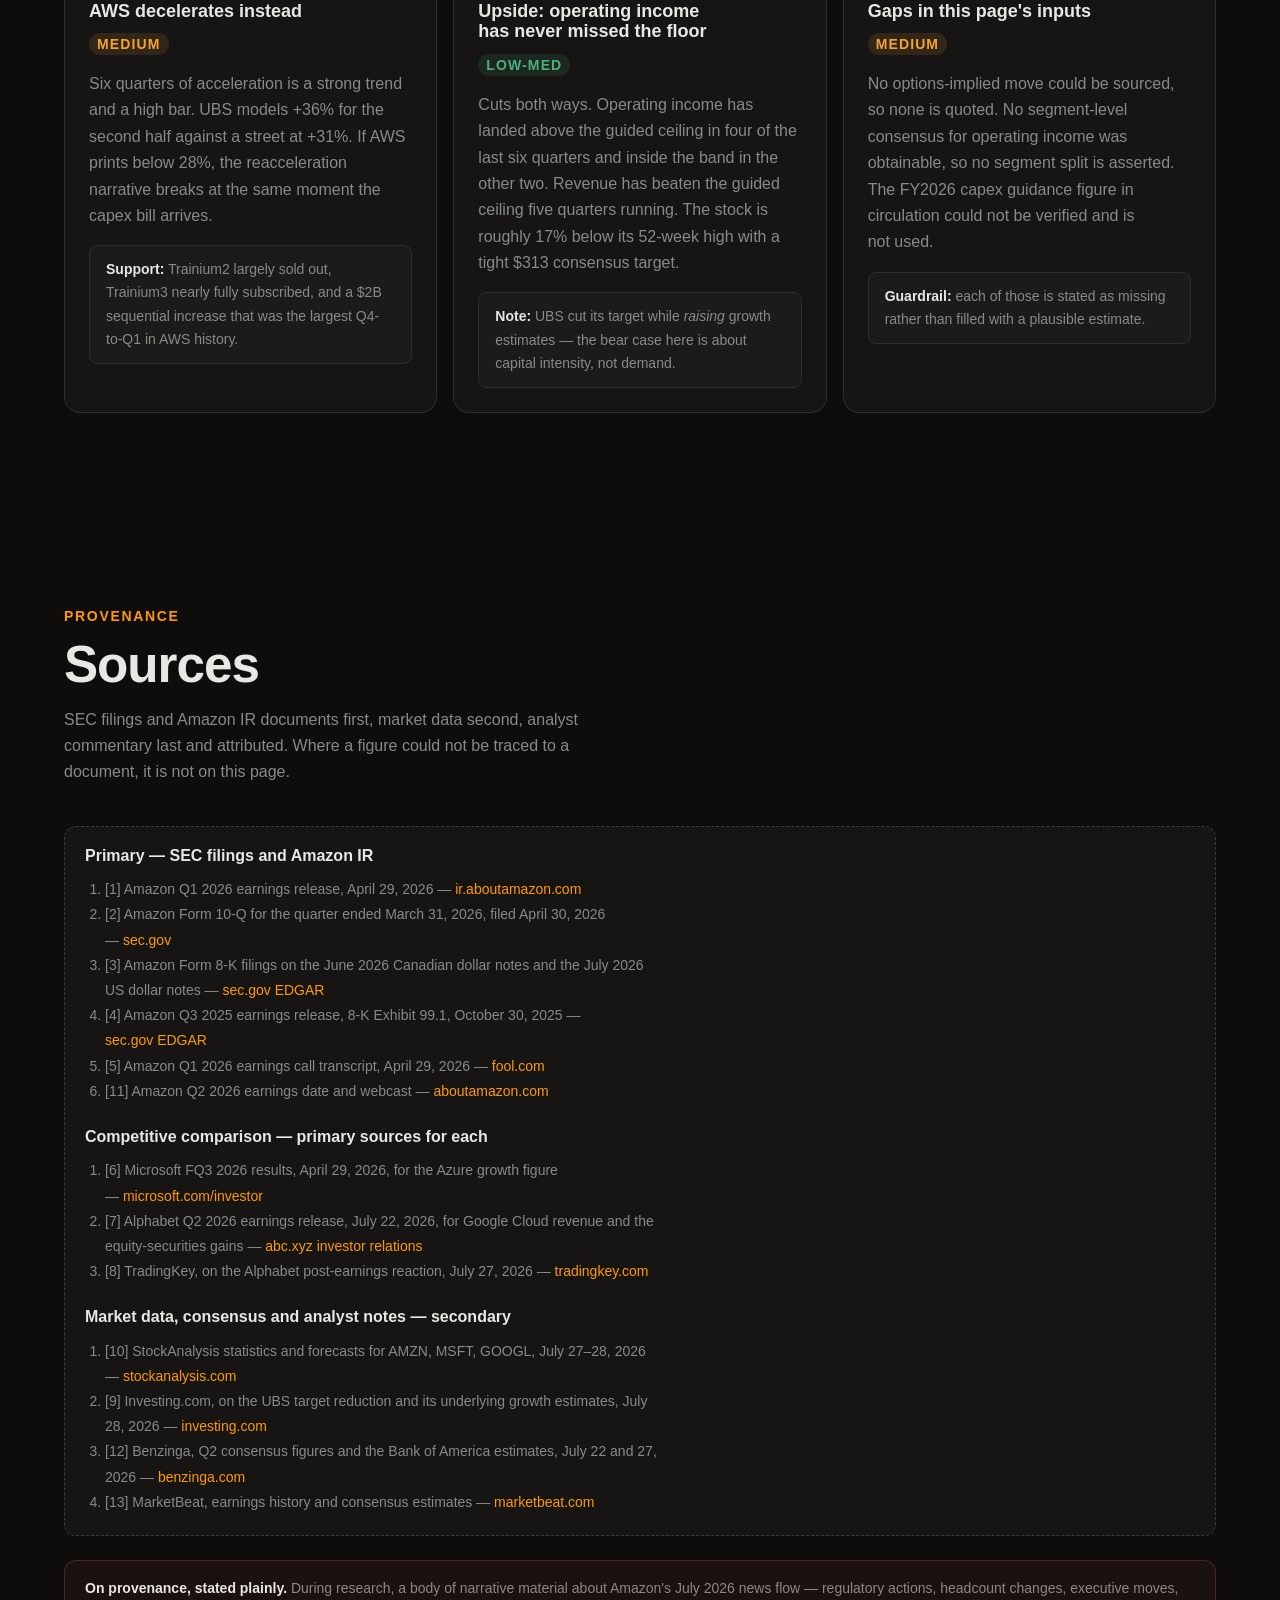
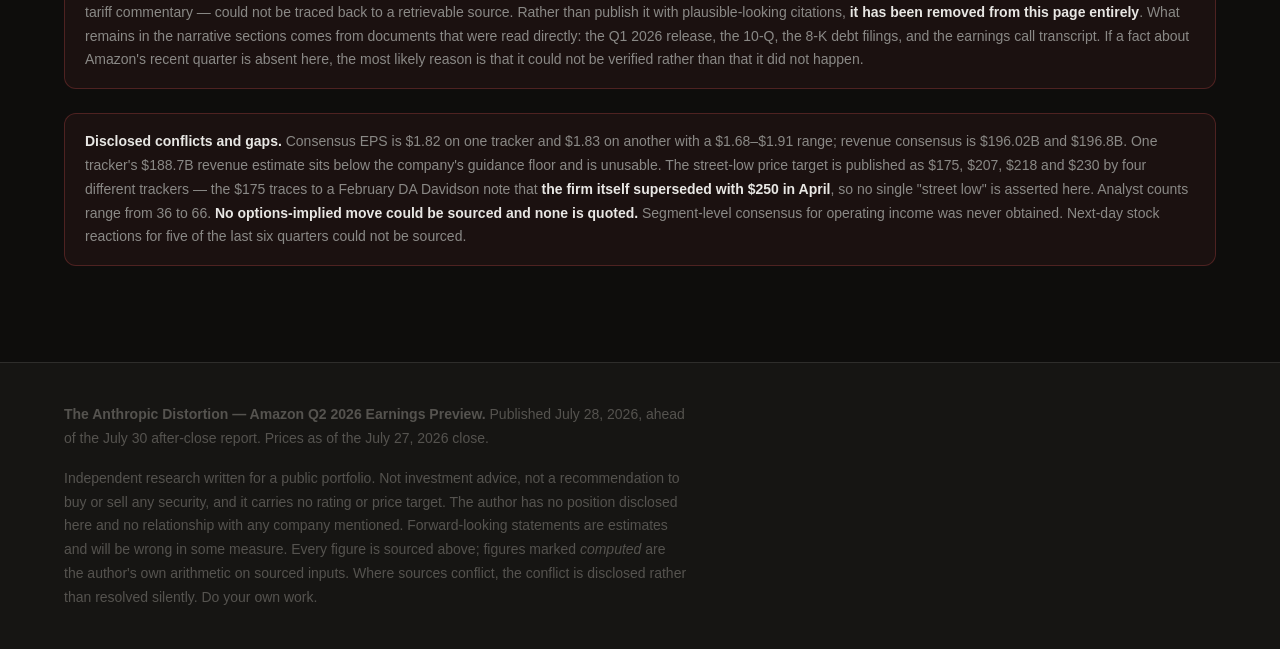
==== commit c1187b34: "Restore explicit bull/base/bear framing; rebuild timeline mobile-first - Scenario toggles now carry " ====
--- a/web-app/index.html
+++ b/web-app/index.html
@@ -7,7 +7,7 @@
   <meta name="description" content="Amazon's Q1 2026 EPS beat consensus by 70%. It also contained $16.8B of pre-tax gains on Anthropic securities. Headline EPS has stopped describing the business — here is what to read instead. Published July 28, 2026." />
 
   <link href="https://api.fontshare.com/v2/css?f[]=cabinet-grotesk@400,500,700,800&f[]=satoshi@300,400,500,700&display=swap" rel="stylesheet" />
-  <link rel="stylesheet" href="style.css?v=3" />
+  <link rel="stylesheet" href="style.css?v=4" />
 </head>
 <body>
 
@@ -325,9 +325,9 @@
     </div>
 
     <div class="scenario-toggles" role="tablist">
-      <button class="scenario-btn scenario-btn--base active" data-scenario="clean" role="tab" aria-selected="true">A Clean Quarter</button>
-      <button class="scenario-btn scenario-btn--bull" data-scenario="repeat" role="tab" aria-selected="false">Another Q1-Style Mark</button>
-      <button class="scenario-btn scenario-btn--bear" data-scenario="reverse" role="tab" aria-selected="false">The Mark Reverses</button>
+      <button class="scenario-btn scenario-btn--base active" data-scenario="clean" role="tab" aria-selected="true"><span class="sc-tier">BASE CASE</span><span class="sc-label">A Clean Quarter</span></button>
+      <button class="scenario-btn scenario-btn--bull" data-scenario="repeat" role="tab" aria-selected="false"><span class="sc-tier">BULL CASE</span><span class="sc-label">Another Q1-Style Mark</span></button>
+      <button class="scenario-btn scenario-btn--bear" data-scenario="reverse" role="tab" aria-selected="false"><span class="sc-tier">BEAR CASE</span><span class="sc-label">The Mark Reverses</span></button>
     </div>
 
     <div class="scenario-panel scenario-base" id="scenario-panel">
@@ -636,6 +636,6 @@
   </div>
 </footer>
 
-<script src="app.js?v=3"></script>
+<script src="app.js?v=4"></script>
 </body>
 </html>
--- a/web-app/style.css
+++ b/web-app/style.css
@@ -1804,3 +1804,48 @@
   white-space: nowrap;
 }
 .nav-brand { white-space: nowrap; }
+
+/* ── SCENARIO TIER LABELS (bull / base / bear) ── */
+.scenario-btn {
+  display: flex;
+  flex-direction: column;
+  align-items: center;
+  gap: 3px;
+  line-height: 1.25;
+}
+.sc-tier {
+  font-family: var(--font-display);
+  font-size: 0.62rem;
+  font-weight: 800;
+  letter-spacing: 0.14em;
+  opacity: 0.72;
+  text-transform: uppercase;
+}
+.sc-label { font-weight: 600; }
+.scenario-btn--bull .sc-tier { color: var(--color-bull); }
+.scenario-btn--base .sc-tier { color: var(--color-primary); }
+.scenario-btn--bear .sc-tier { color: var(--color-bear); }
+.scenario-btn.active .sc-tier { opacity: 1; }
+
+/* Scenario panel headline gets a matching tier chip */
+.scenario-panel::before {
+  content: attr(data-tier);
+  display: block;
+  font-family: var(--font-display);
+  font-size: var(--text-xs);
+  font-weight: 800;
+  letter-spacing: 0.14em;
+  color: var(--color-text-faint);
+  margin-bottom: var(--space-2);
+}
+.scenario-panel.scenario-bull::before { content: 'BULL CASE'; color: var(--color-bull); }
+.scenario-panel.scenario-base::before { content: 'BASE CASE'; color: var(--color-primary); }
+.scenario-panel.scenario-bear::before { content: 'BEAR CASE'; color: var(--color-bear); }
+.scenario-panel:not(.scenario-bull):not(.scenario-base):not(.scenario-bear)::before {
+  content: 'CUSTOM'; color: var(--color-text-faint);
+}
+
+@media (max-width: 560px) {
+  .scenario-toggles { flex-wrap: wrap; }
+  .scenario-btn { flex: 1 1 100%; }
+}
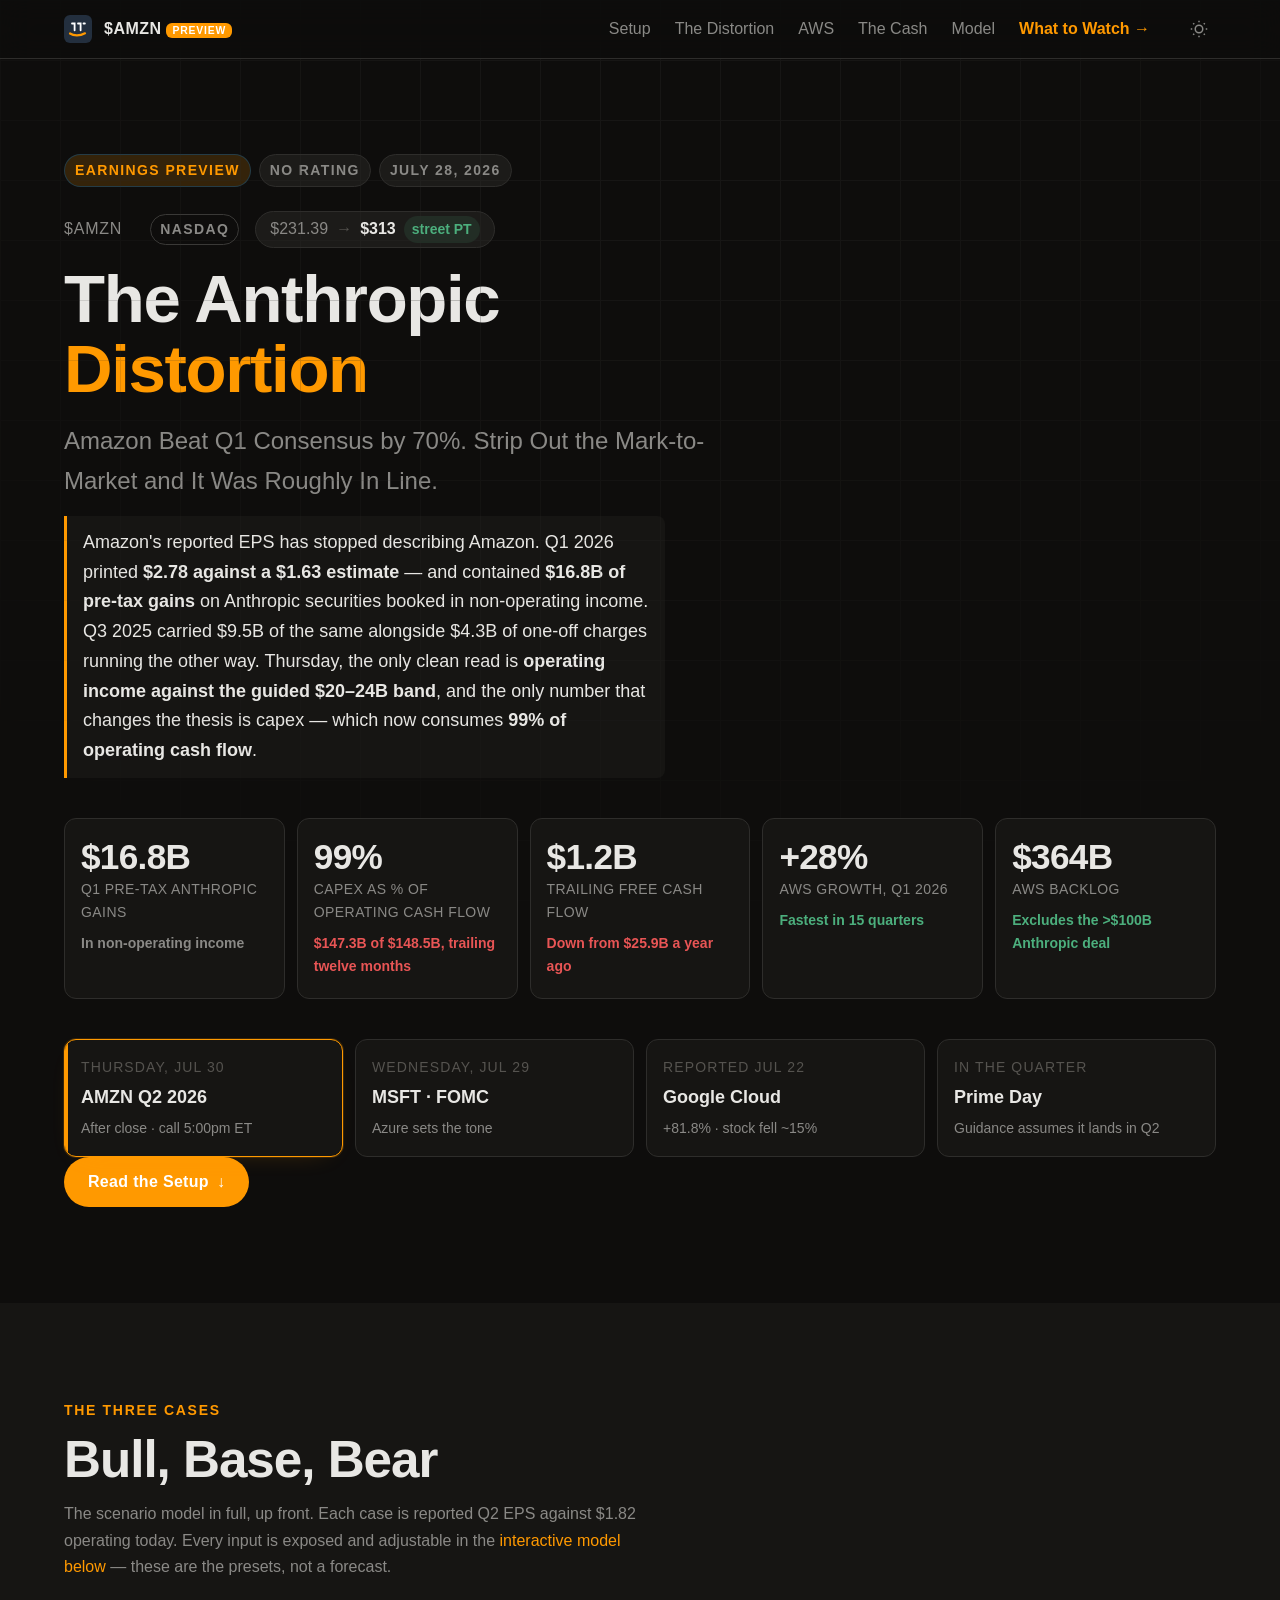
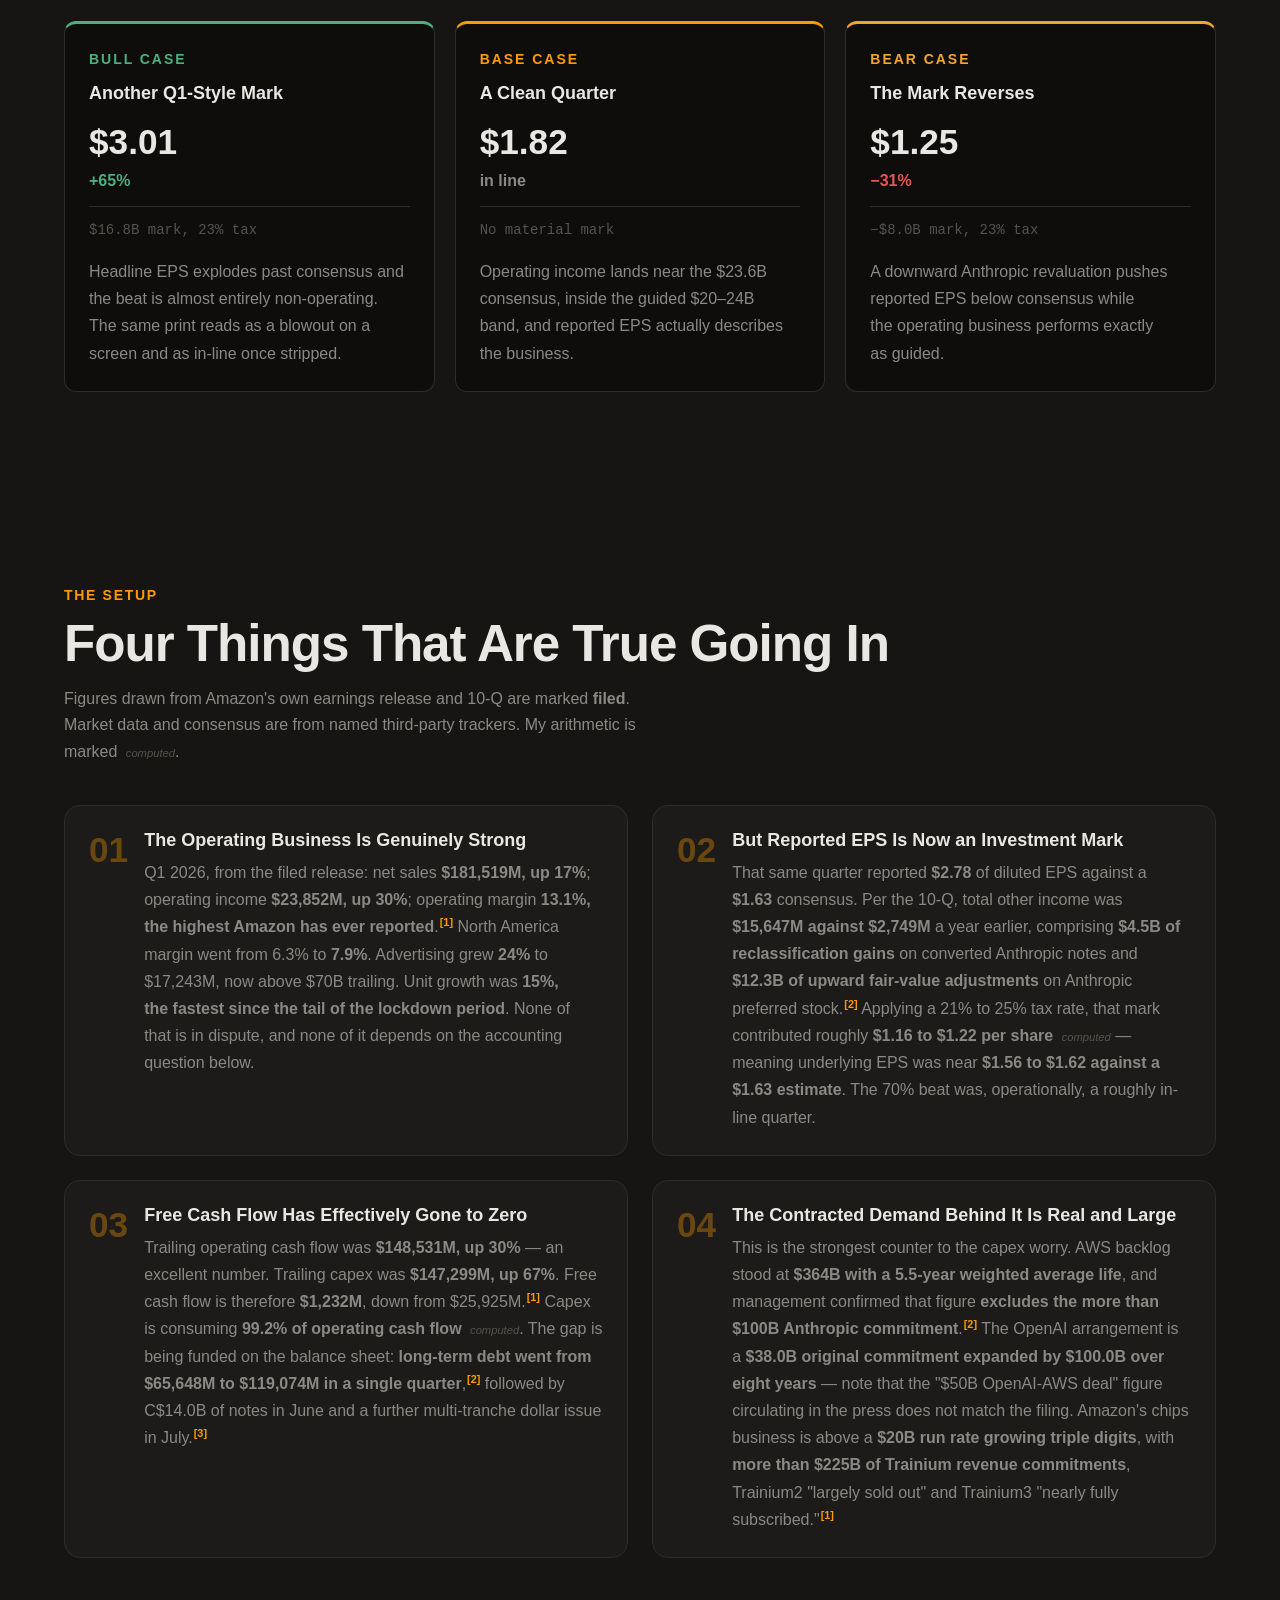
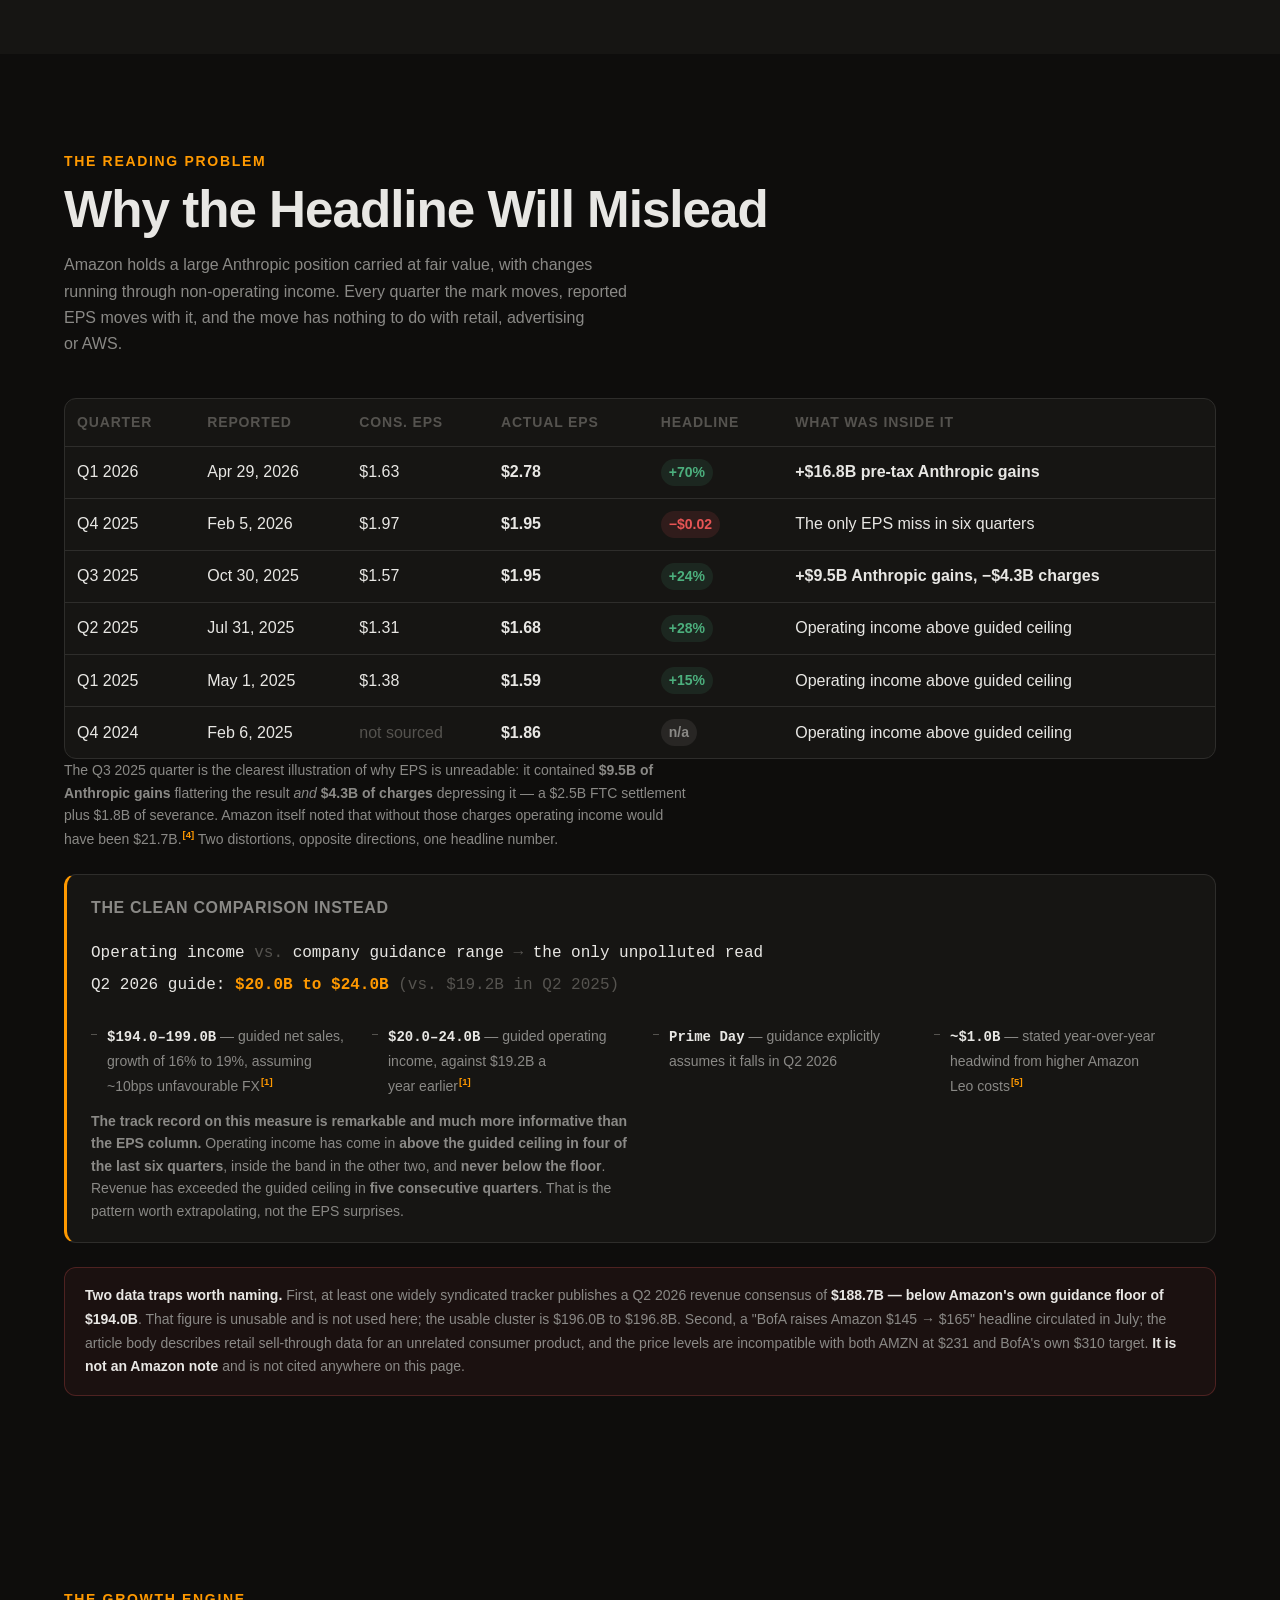
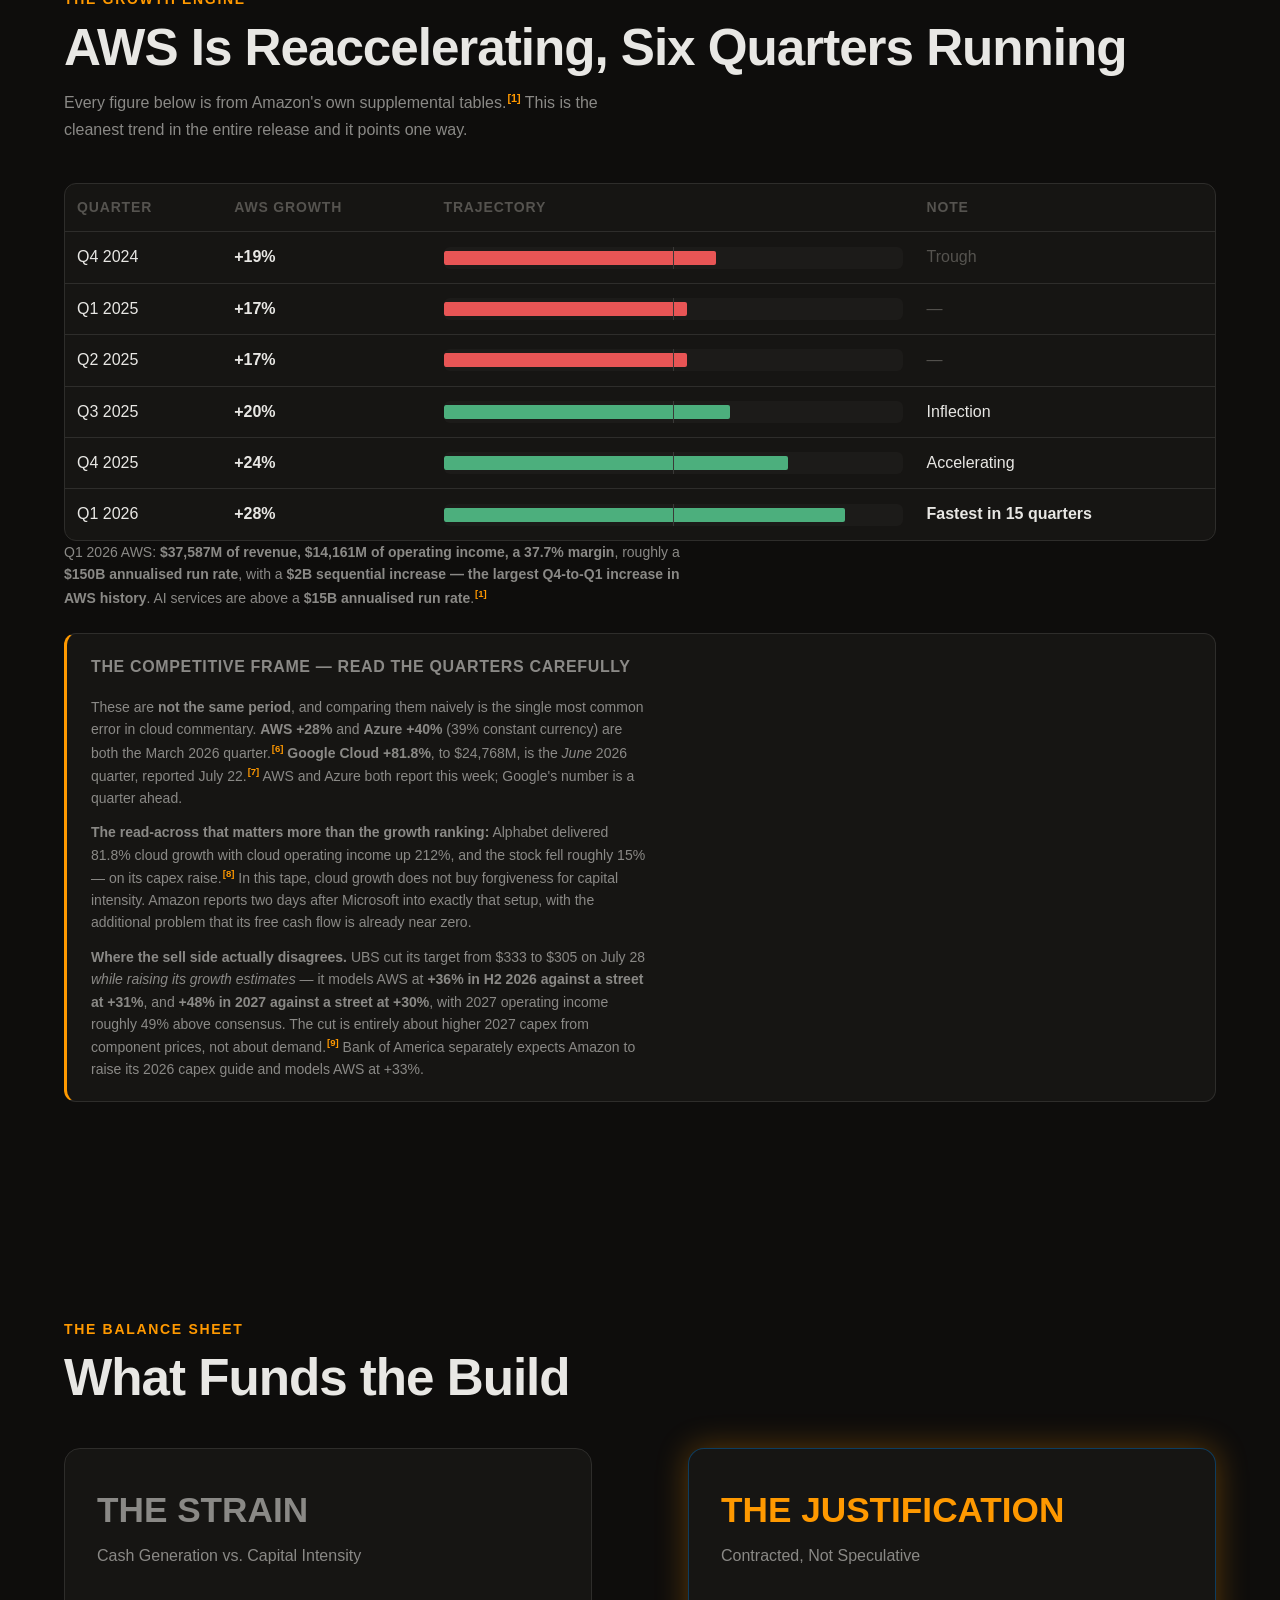
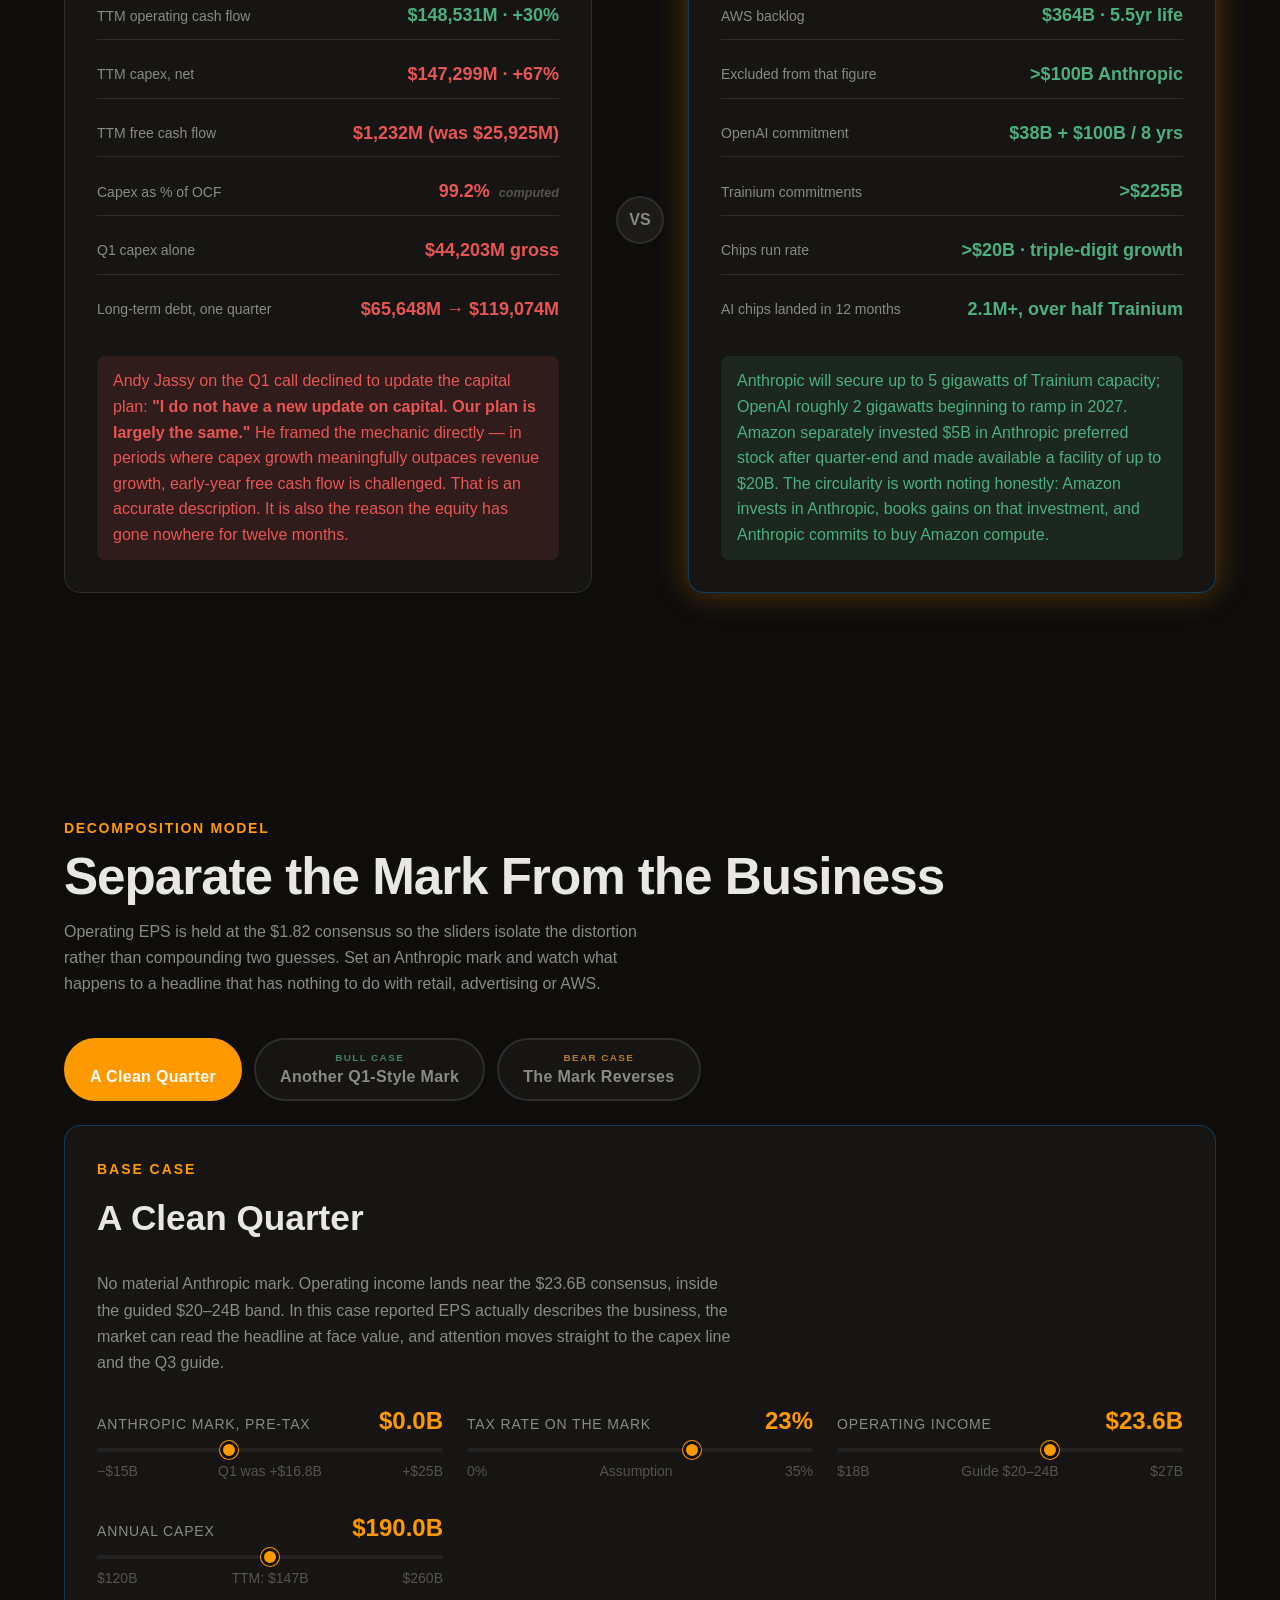
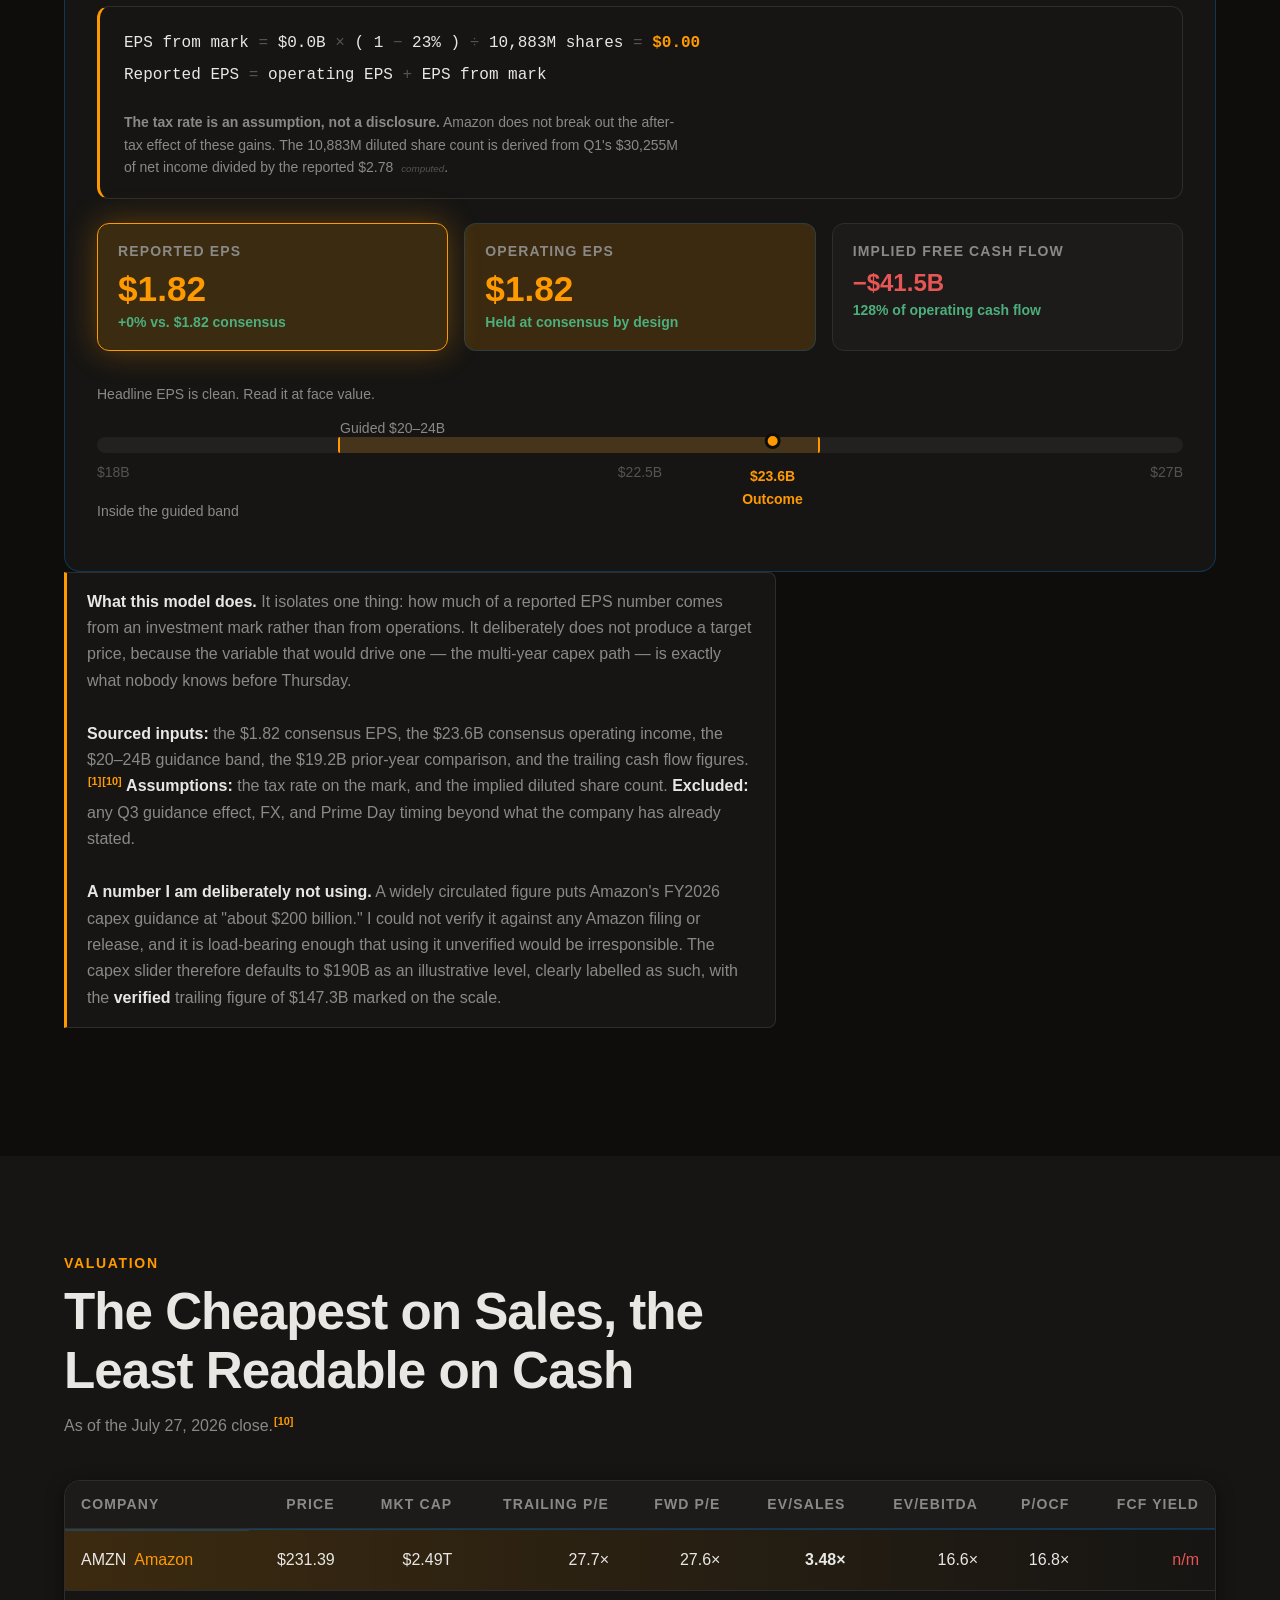
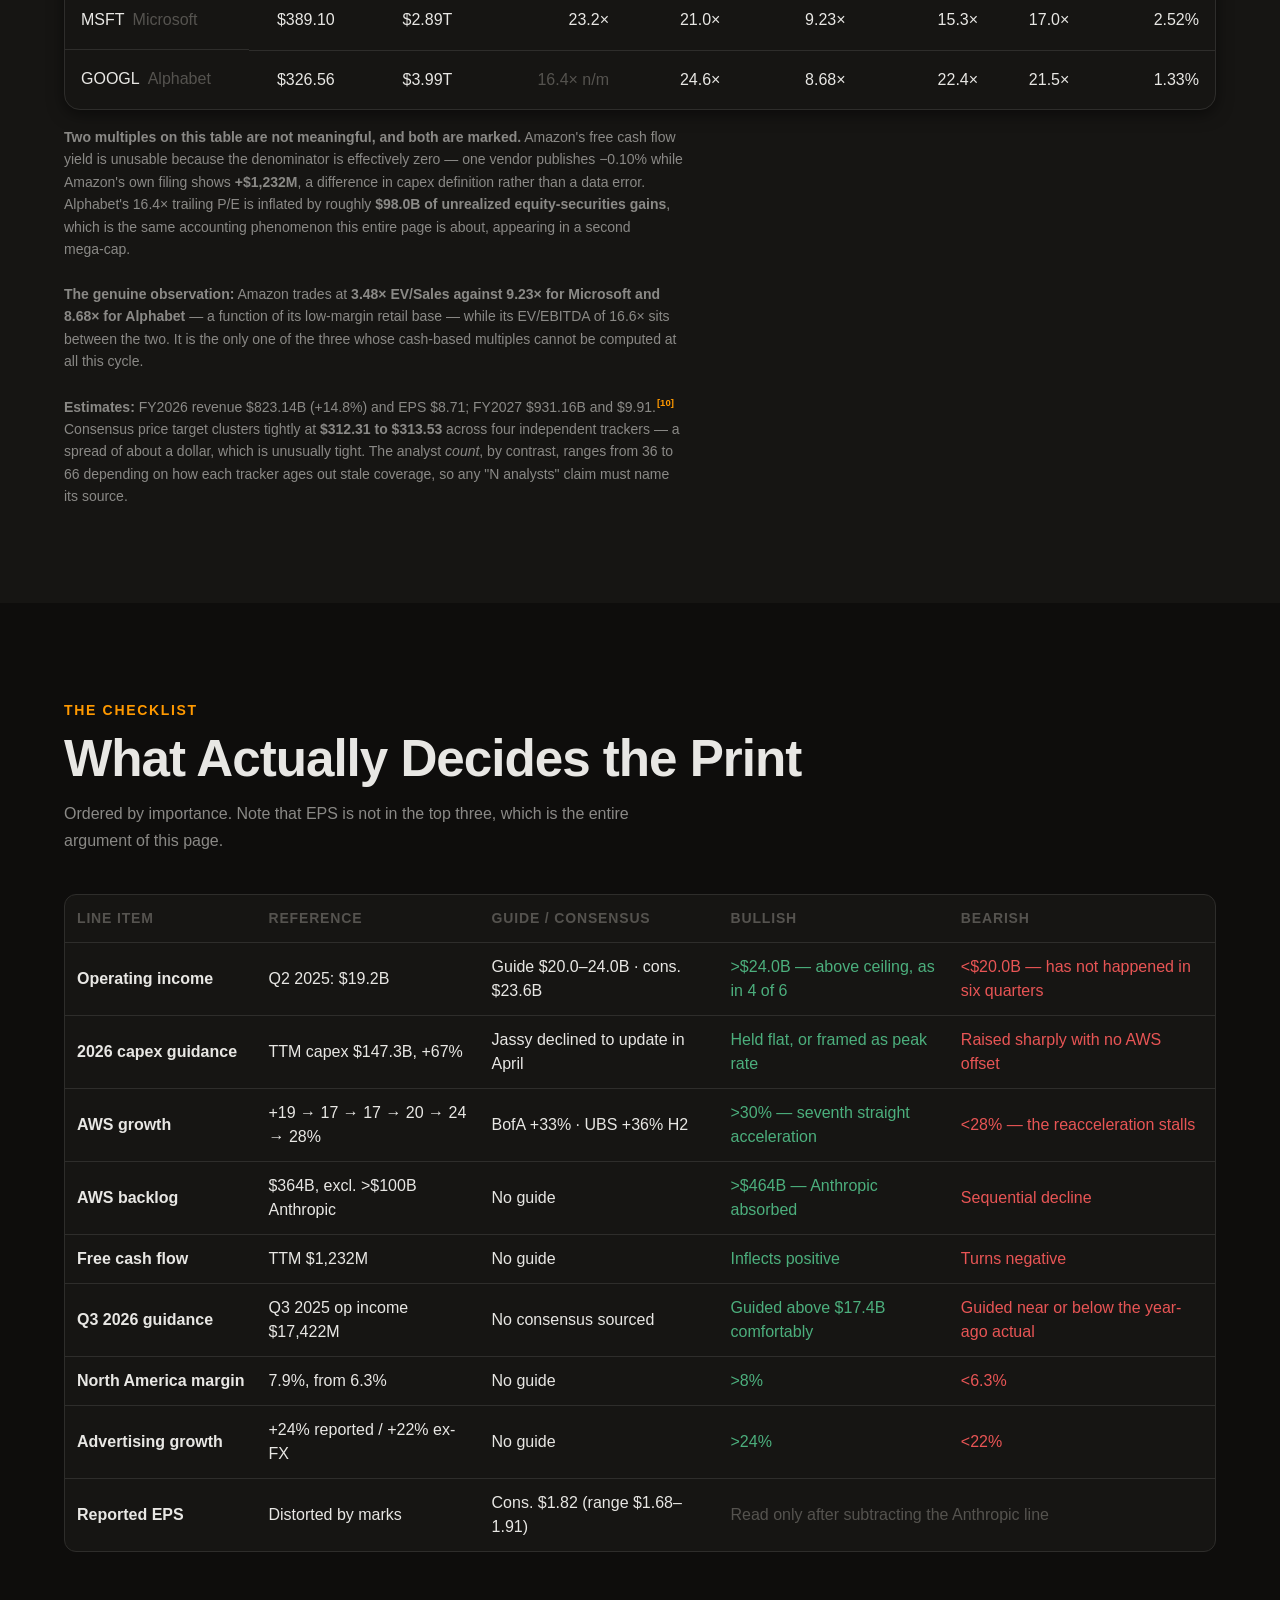
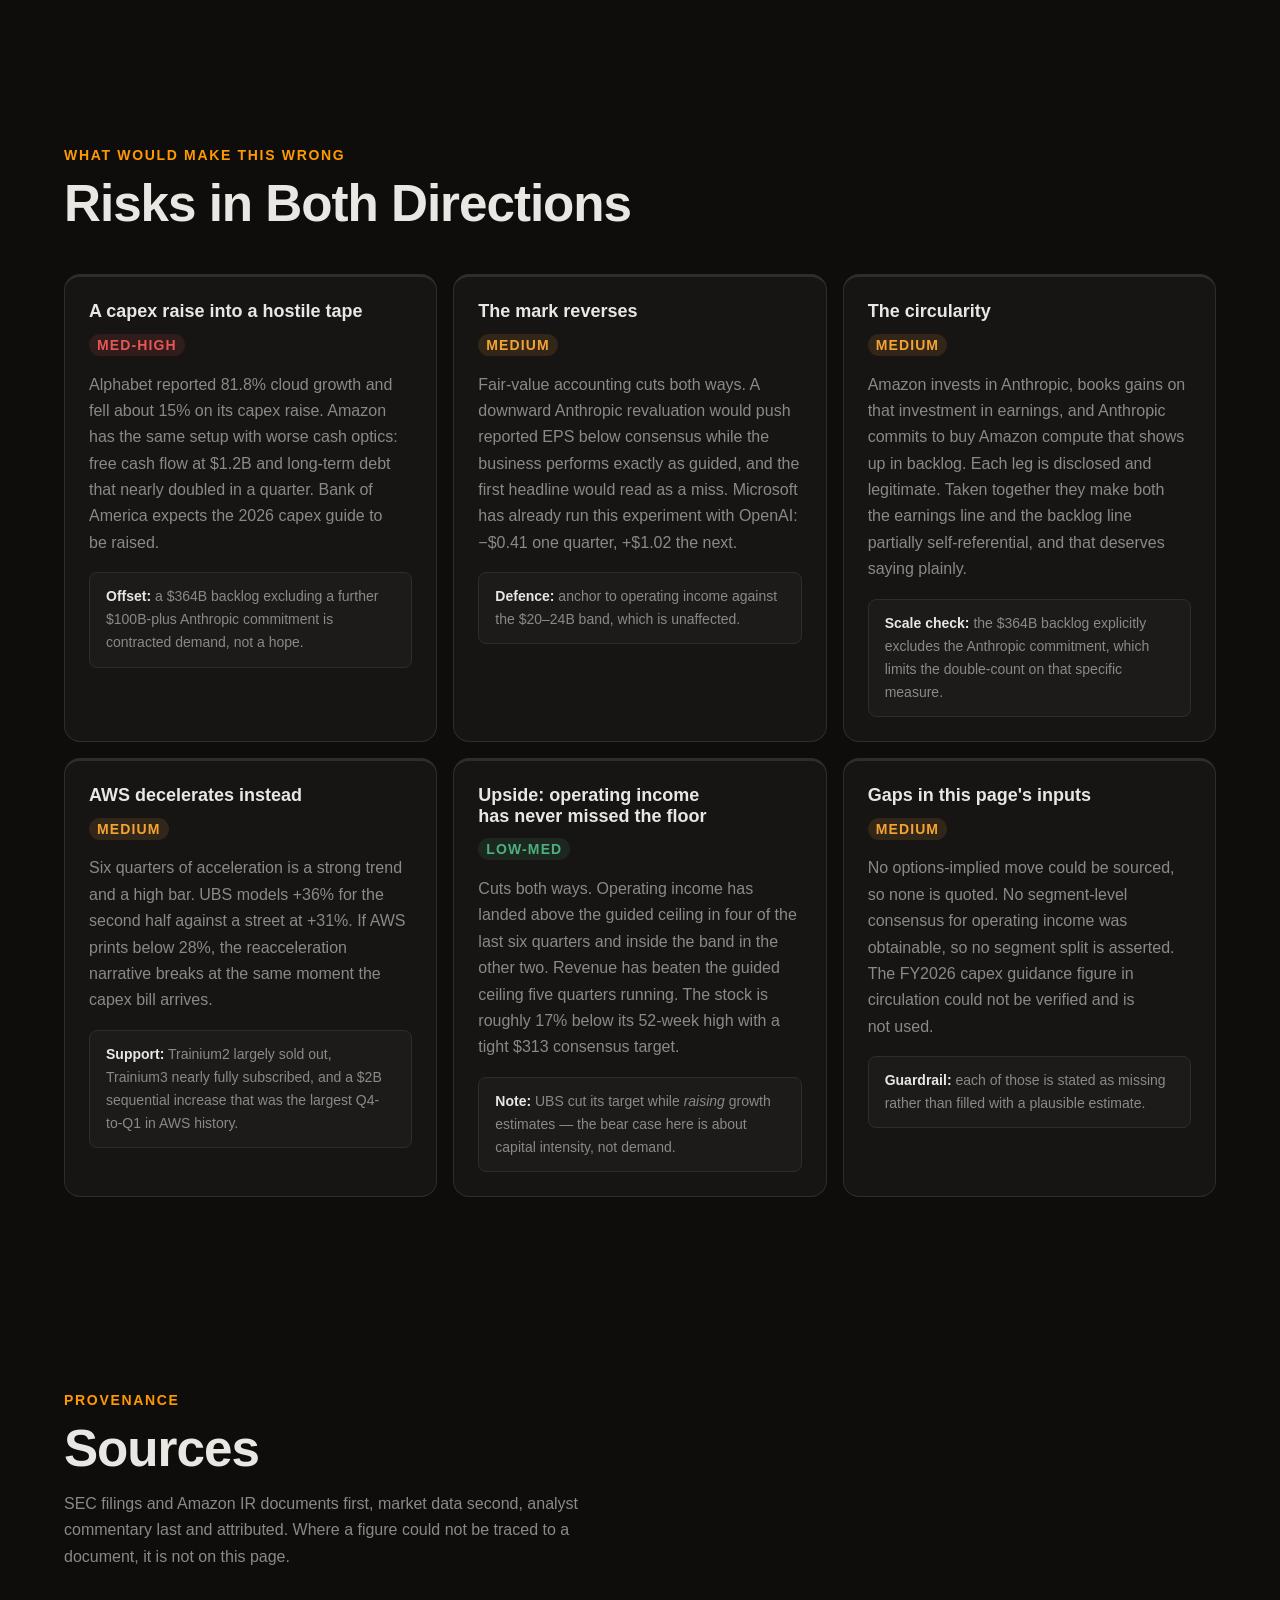
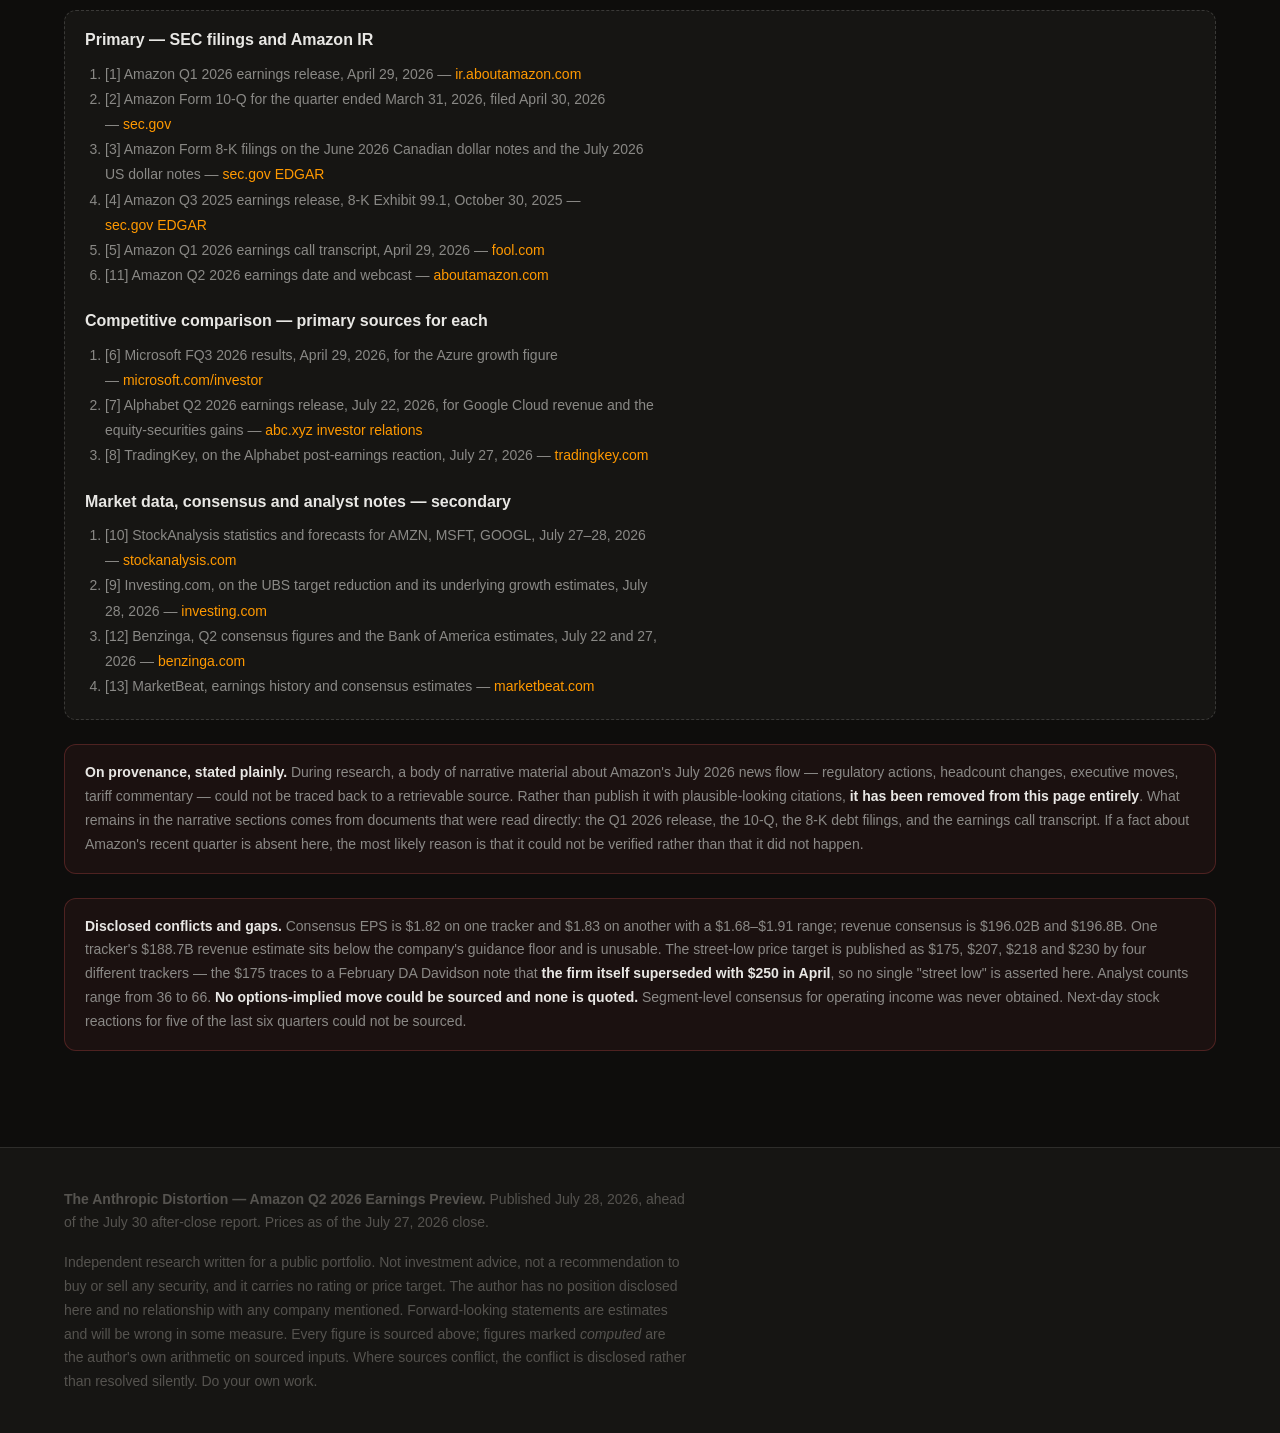
==== commit 9cc18368: "Fix timeline markup bug; surface bull/base/bear up front The timeline was never a CSS problem. The g" ====
--- a/web-app/index.html
+++ b/web-app/index.html
@@ -7,7 +7,7 @@
   <meta name="description" content="Amazon's Q1 2026 EPS beat consensus by 70%. It also contained $16.8B of pre-tax gains on Anthropic securities. Headline EPS has stopped describing the business — here is what to read instead. Published July 28, 2026." />
 
   <link href="https://api.fontshare.com/v2/css?f[]=cabinet-grotesk@400,500,700,800&f[]=satoshi@300,400,500,700&display=swap" rel="stylesheet" />
-  <link rel="stylesheet" href="style.css?v=4" />
+  <link rel="stylesheet" href="style.css?v=5" />
 </head>
 <body>
 
@@ -115,6 +115,43 @@
   </div>
 </section>
 
+
+<!-- ═══ THREE CASES ═══ -->
+<section class="section three-cases" id="cases">
+  <div class="container">
+    <div class="section-header">
+      <span class="section-label">The Three Cases</span>
+      <h2>Bull, Base, Bear</h2>
+      <p class="section-desc">The scenario model in full, up front. Each case is reported Q2 EPS against $1.82 operating today. Every input is exposed and adjustable in the <a href="#scenarios">interactive model below</a> — these are the presets, not a forecast.</p>
+    </div>
+    <div class="case-grid">
+      <div class="case-card case-card--bull">
+        <div class="case-tier">BULL CASE</div>
+        <div class="case-name">Another Q1-Style Mark</div>
+        <div class="case-value">$3.01</div>
+        <div class="case-delta">+65%</div>
+        <div class="case-formula">$16.8B mark, 23% tax</div>
+        <p class="case-desc">Headline EPS explodes past consensus and the beat is almost entirely non-operating. The same print reads as a blowout on a screen and as in-line once stripped.</p>
+      </div>
+      <div class="case-card case-card--base">
+        <div class="case-tier">BASE CASE</div>
+        <div class="case-name">A Clean Quarter</div>
+        <div class="case-value">$1.82</div>
+        <div class="case-delta">in line</div>
+        <div class="case-formula">No material mark</div>
+        <p class="case-desc">Operating income lands near the $23.6B consensus, inside the guided $20&ndash;24B band, and reported EPS actually describes the business.</p>
+      </div>
+      <div class="case-card case-card--bear">
+        <div class="case-tier">BEAR CASE</div>
+        <div class="case-name">The Mark Reverses</div>
+        <div class="case-value">$1.25</div>
+        <div class="case-delta">&minus;31%</div>
+        <div class="case-formula">&minus;$8.0B mark, 23% tax</div>
+        <p class="case-desc">A downward Anthropic revaluation pushes reported EPS below consensus while the operating business performs exactly as guided.</p>
+      </div>
+    </div>
+  </div>
+</section>
 <!-- ═══ SETUP ═══ -->
 <section class="section exec-summary" id="setup">
   <div class="container">
@@ -636,6 +673,6 @@
   </div>
 </footer>
 
-<script src="app.js?v=4"></script>
+<script src="app.js?v=5"></script>
 </body>
 </html>
--- a/web-app/style.css
+++ b/web-app/style.css
@@ -1849,3 +1849,71 @@
   .scenario-toggles { flex-wrap: wrap; }
   .scenario-btn { flex: 1 1 100%; }
 }
+
+/* ── THREE CASES (bull / base / bear, up front) ── */
+.three-cases { background: var(--color-surface); }
+.case-grid {
+  display: grid;
+  grid-template-columns: repeat(auto-fit, minmax(260px, 1fr));
+  gap: var(--space-5);
+  margin-top: var(--space-8);
+}
+.case-card {
+  background: var(--color-bg);
+  border: 1px solid var(--color-border);
+  border-top-width: 3px;
+  border-radius: var(--radius-lg);
+  padding: var(--space-6);
+  display: flex;
+  flex-direction: column;
+}
+.case-card--bull { border-top-color: var(--color-bull); }
+.case-card--base { border-top-color: var(--color-primary); }
+.case-card--bear { border-top-color: var(--color-bear); }
+.case-tier {
+  font-family: var(--font-display);
+  font-size: var(--text-xs);
+  font-weight: 800;
+  letter-spacing: 0.14em;
+}
+.case-card--bull .case-tier { color: var(--color-bull); }
+.case-card--base .case-tier { color: var(--color-primary); }
+.case-card--bear .case-tier { color: var(--color-bear); }
+.case-name {
+  font-family: var(--font-display);
+  font-size: var(--text-base);
+  font-weight: 700;
+  color: var(--color-text);
+  margin: var(--space-2) 0 var(--space-4);
+}
+.case-value {
+  font-family: var(--font-display);
+  font-size: var(--text-xl);
+  font-weight: 800;
+  line-height: 1;
+  color: var(--color-text);
+  font-variant-numeric: tabular-nums;
+}
+.case-delta {
+  font-size: var(--text-sm);
+  font-weight: 600;
+  margin-top: var(--space-2);
+  color: var(--color-text-muted);
+  font-variant-numeric: tabular-nums;
+}
+.case-card--bull .case-delta { color: var(--color-positive); }
+.case-card--bear .case-delta { color: var(--color-negative); }
+.case-formula {
+  font-family: 'SFMono-Regular', 'JetBrains Mono', Menlo, monospace;
+  font-size: var(--text-xs);
+  color: var(--color-text-faint);
+  margin-top: var(--space-3);
+  padding-top: var(--space-3);
+  border-top: 1px solid var(--color-border);
+}
+.case-desc {
+  font-size: var(--text-sm);
+  color: var(--color-text-muted);
+  line-height: 1.7;
+  margin: var(--space-4) 0 0;
+}
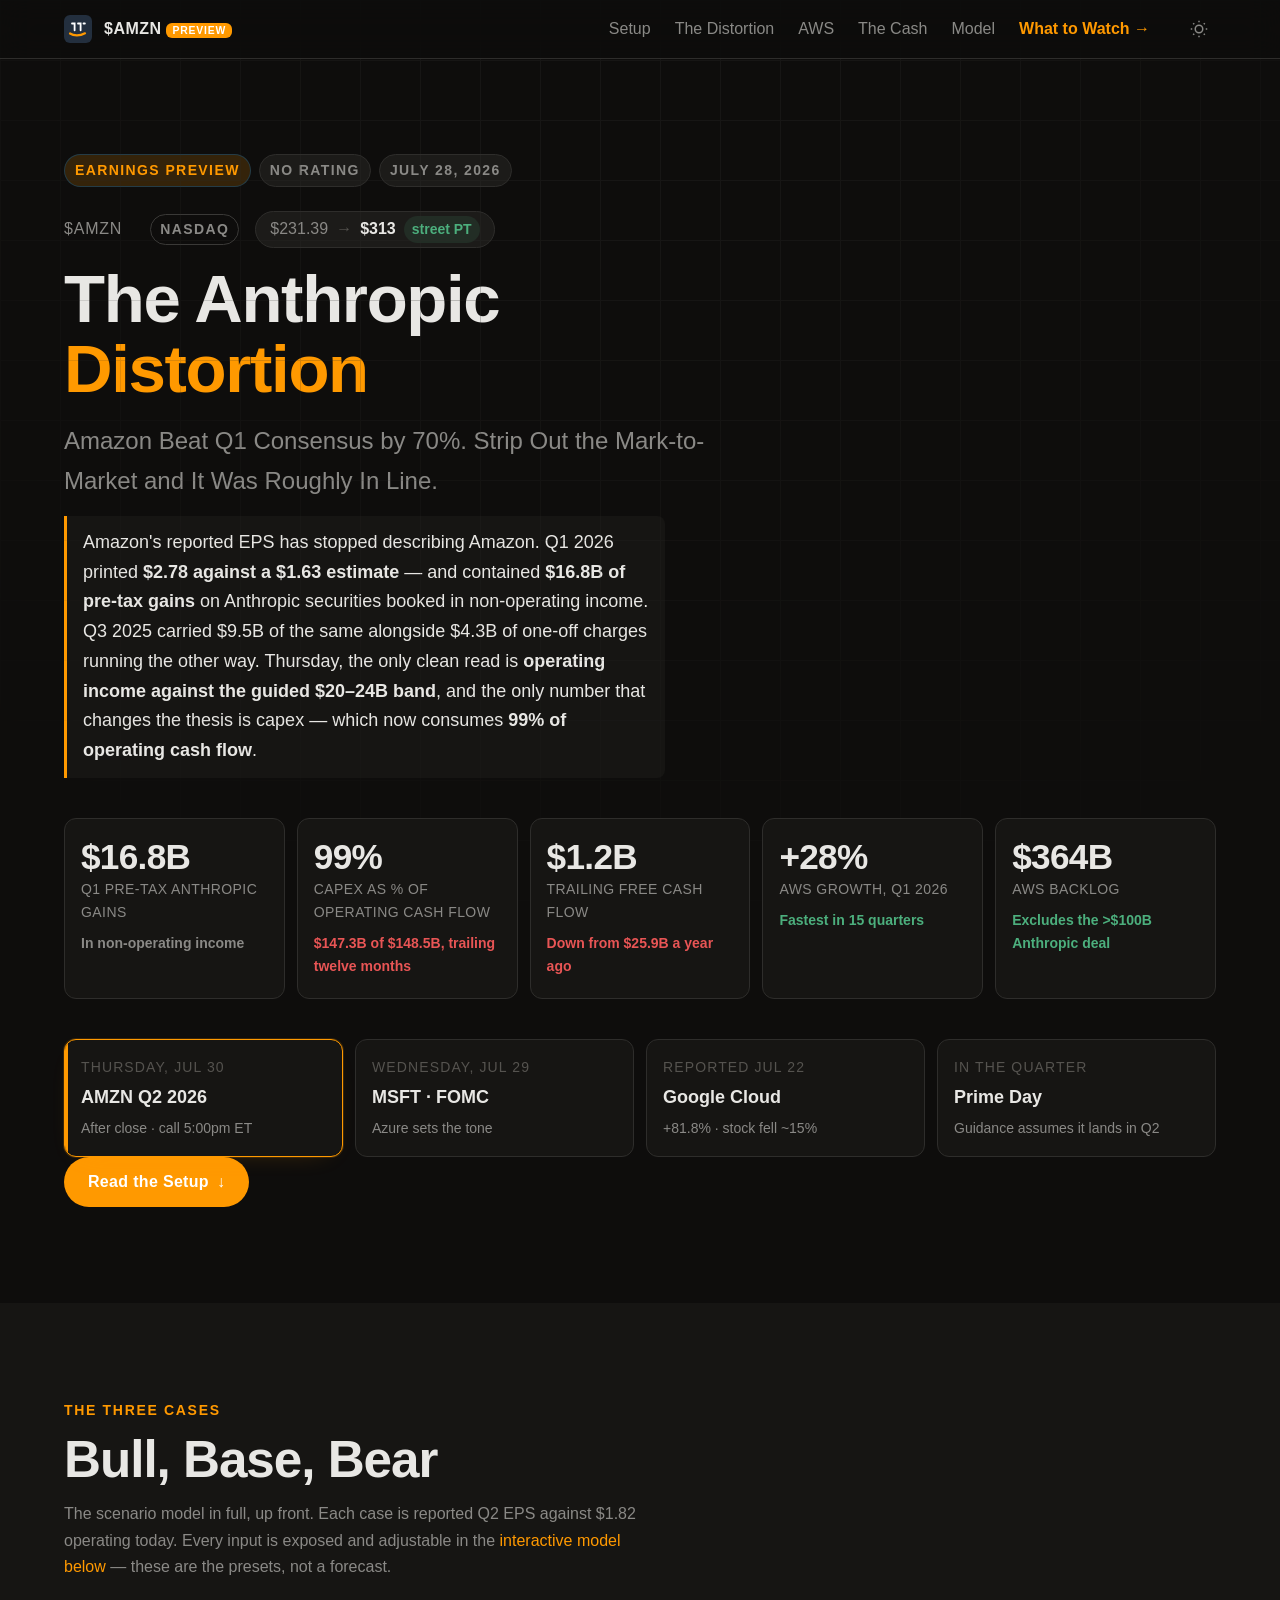
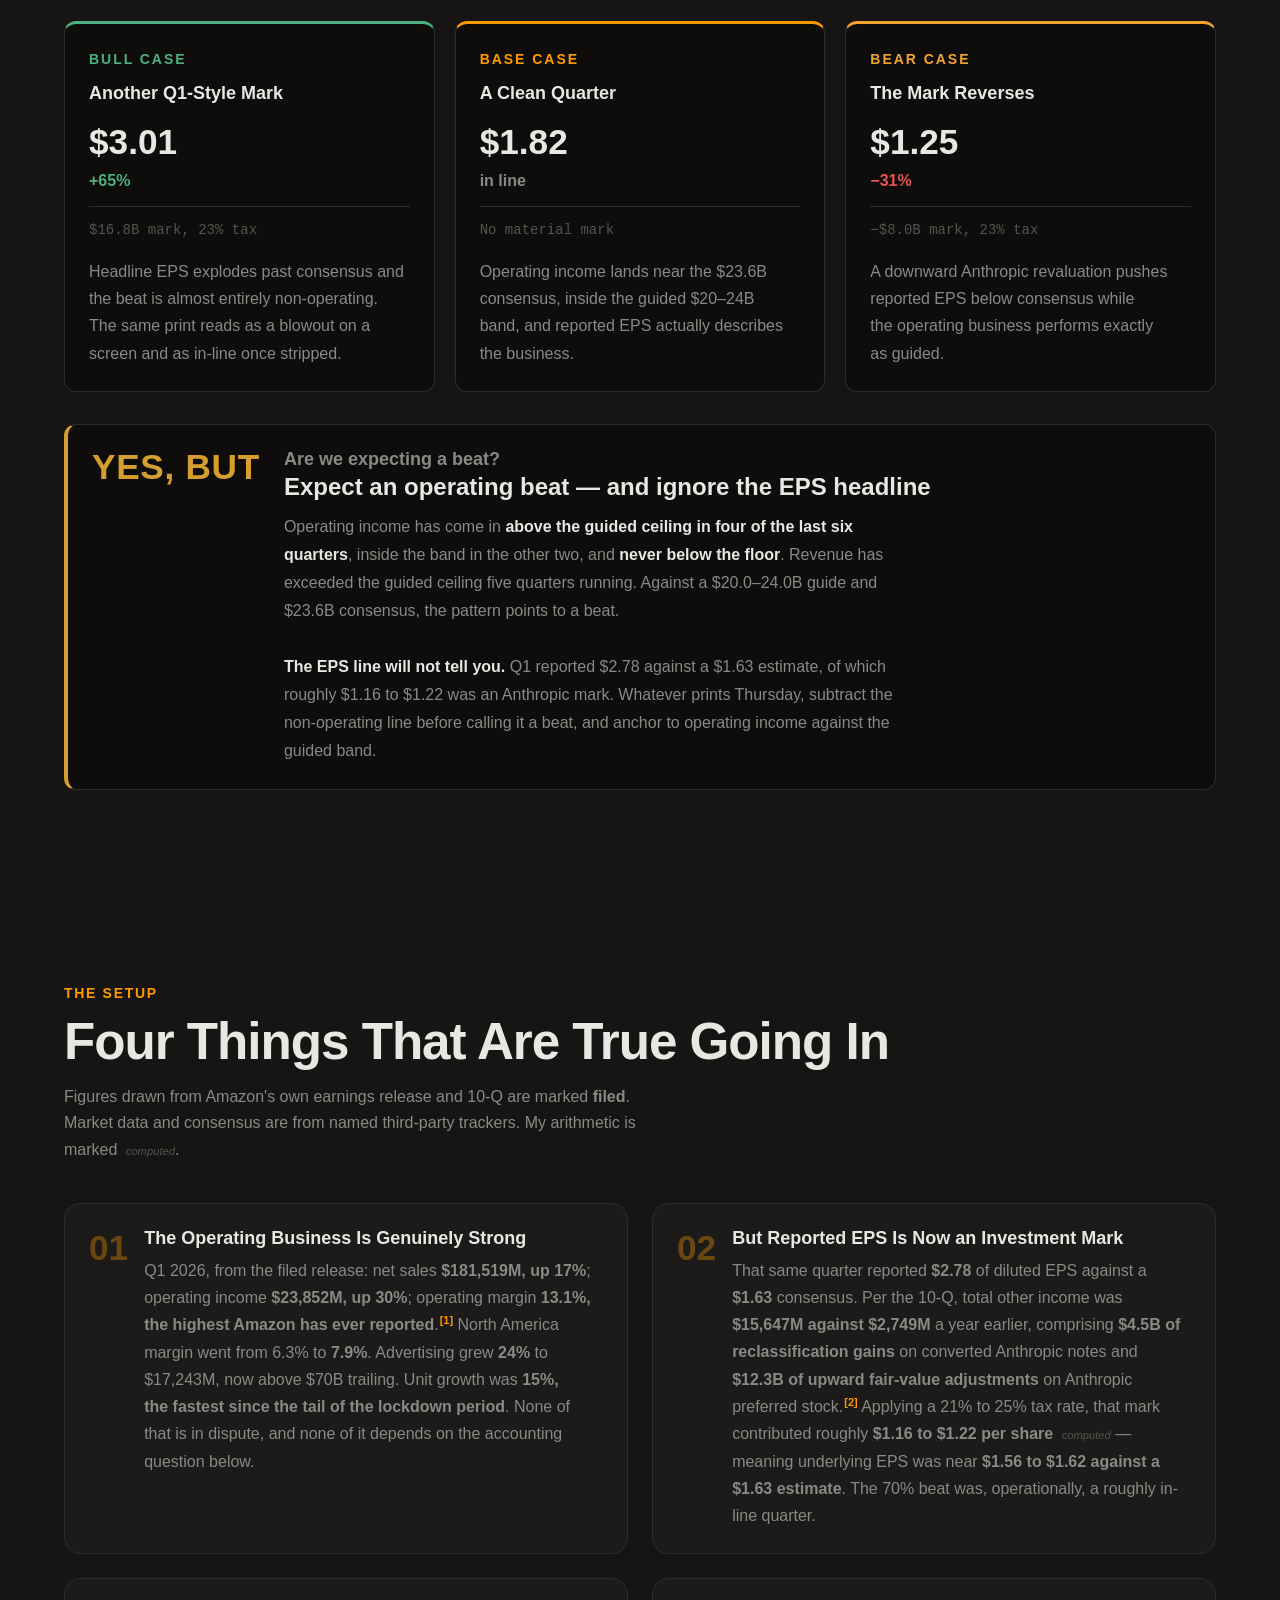
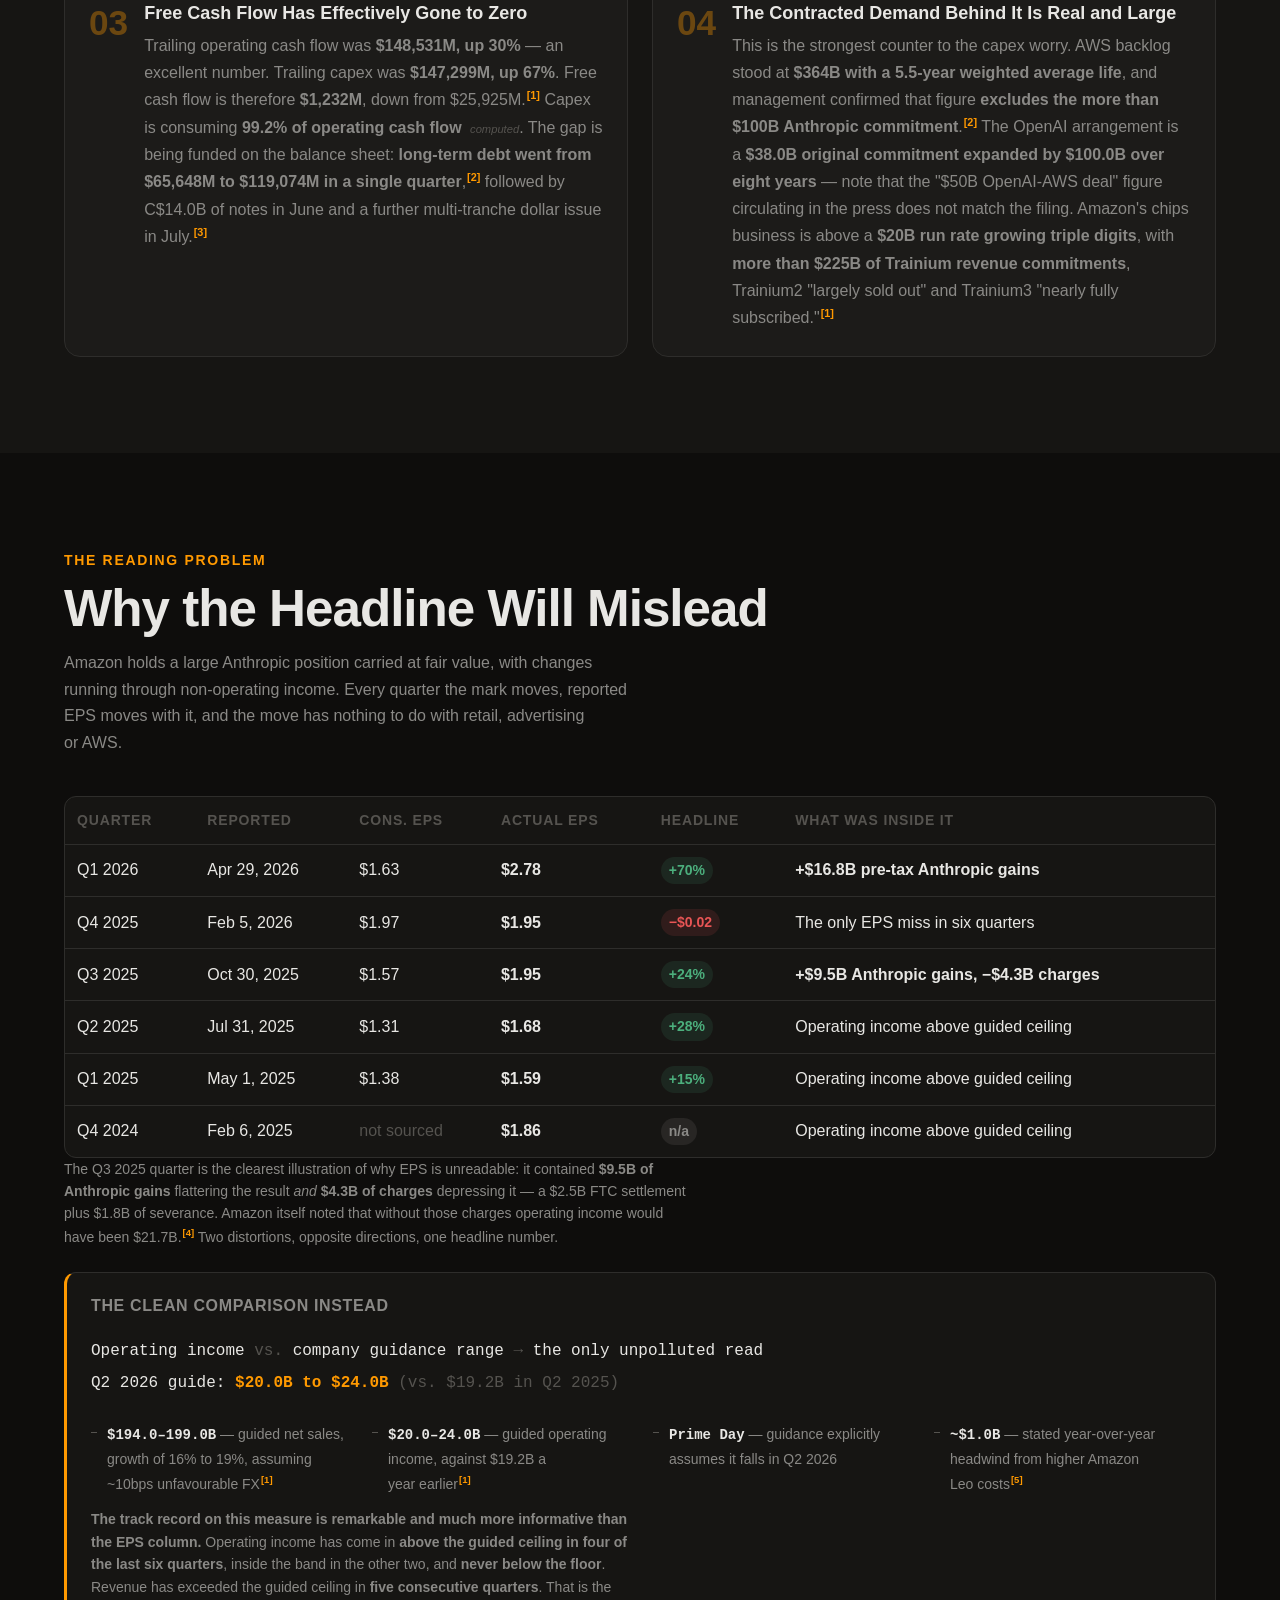
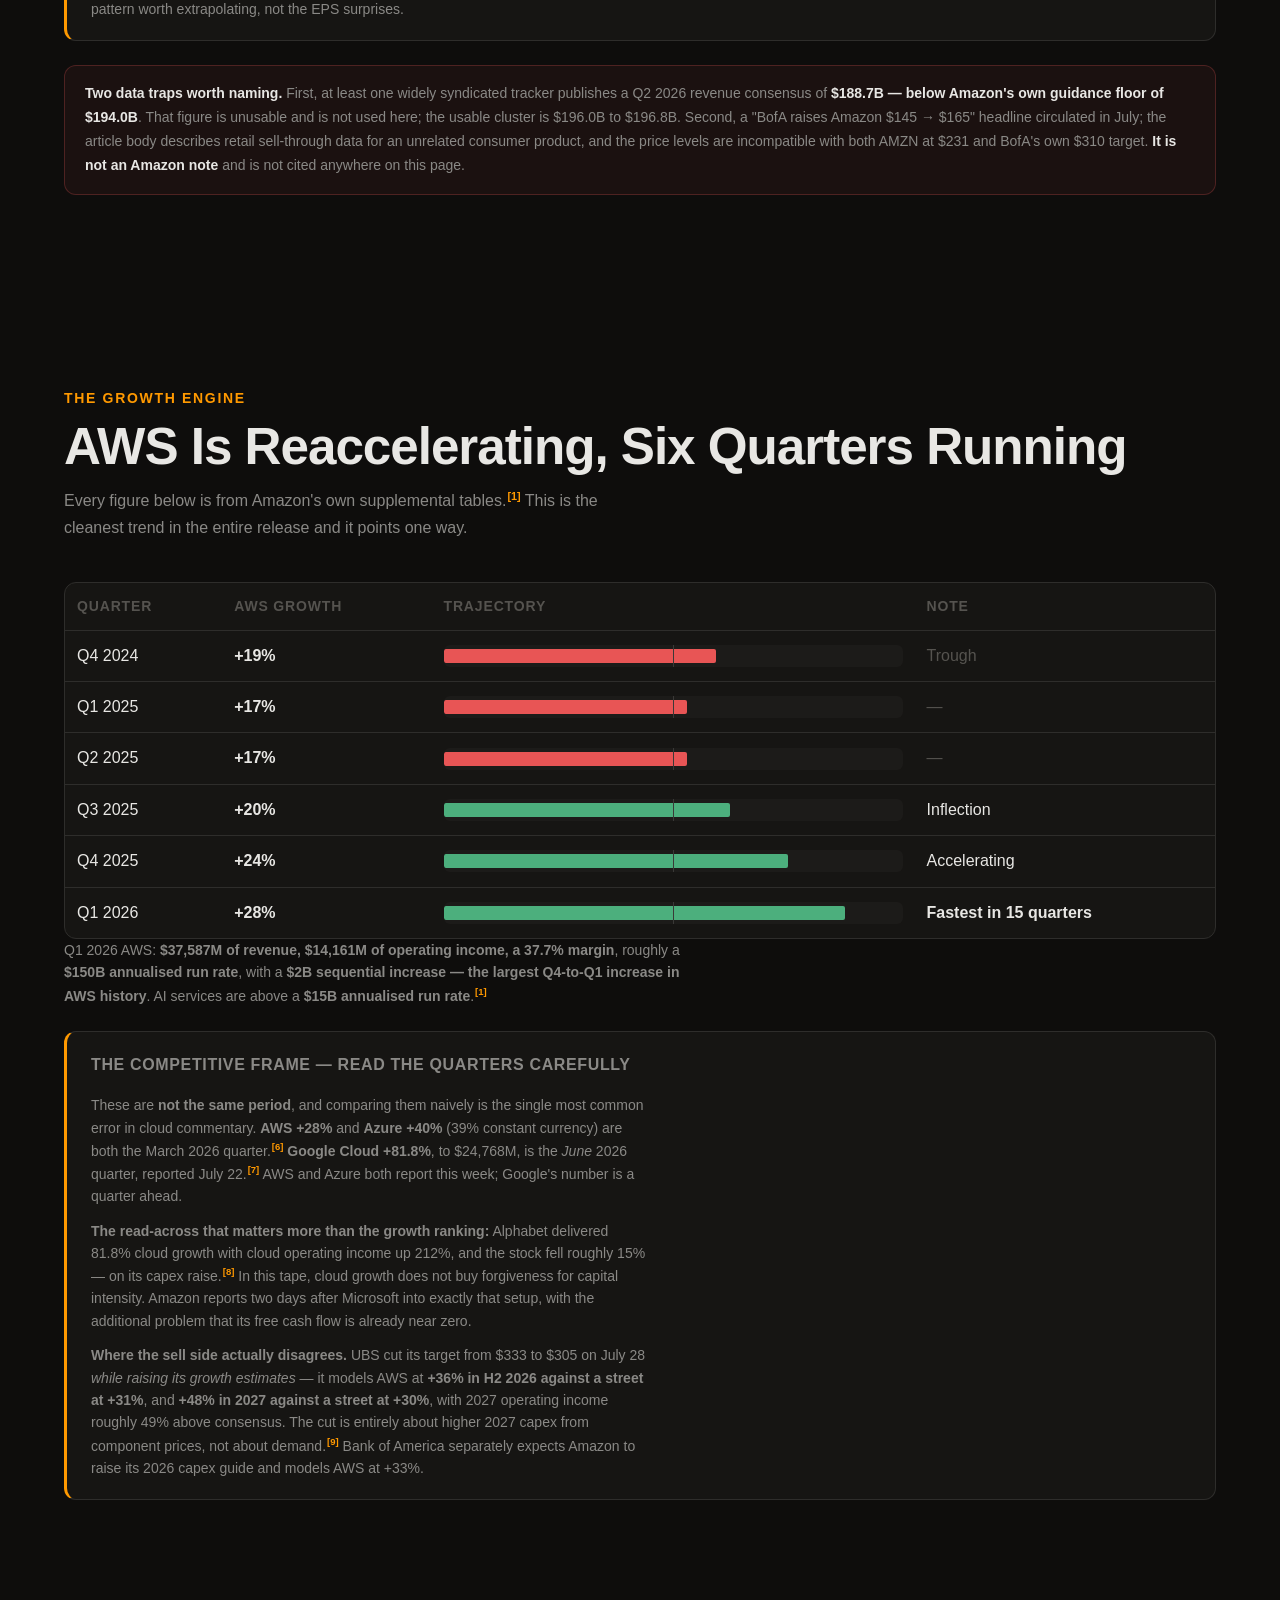
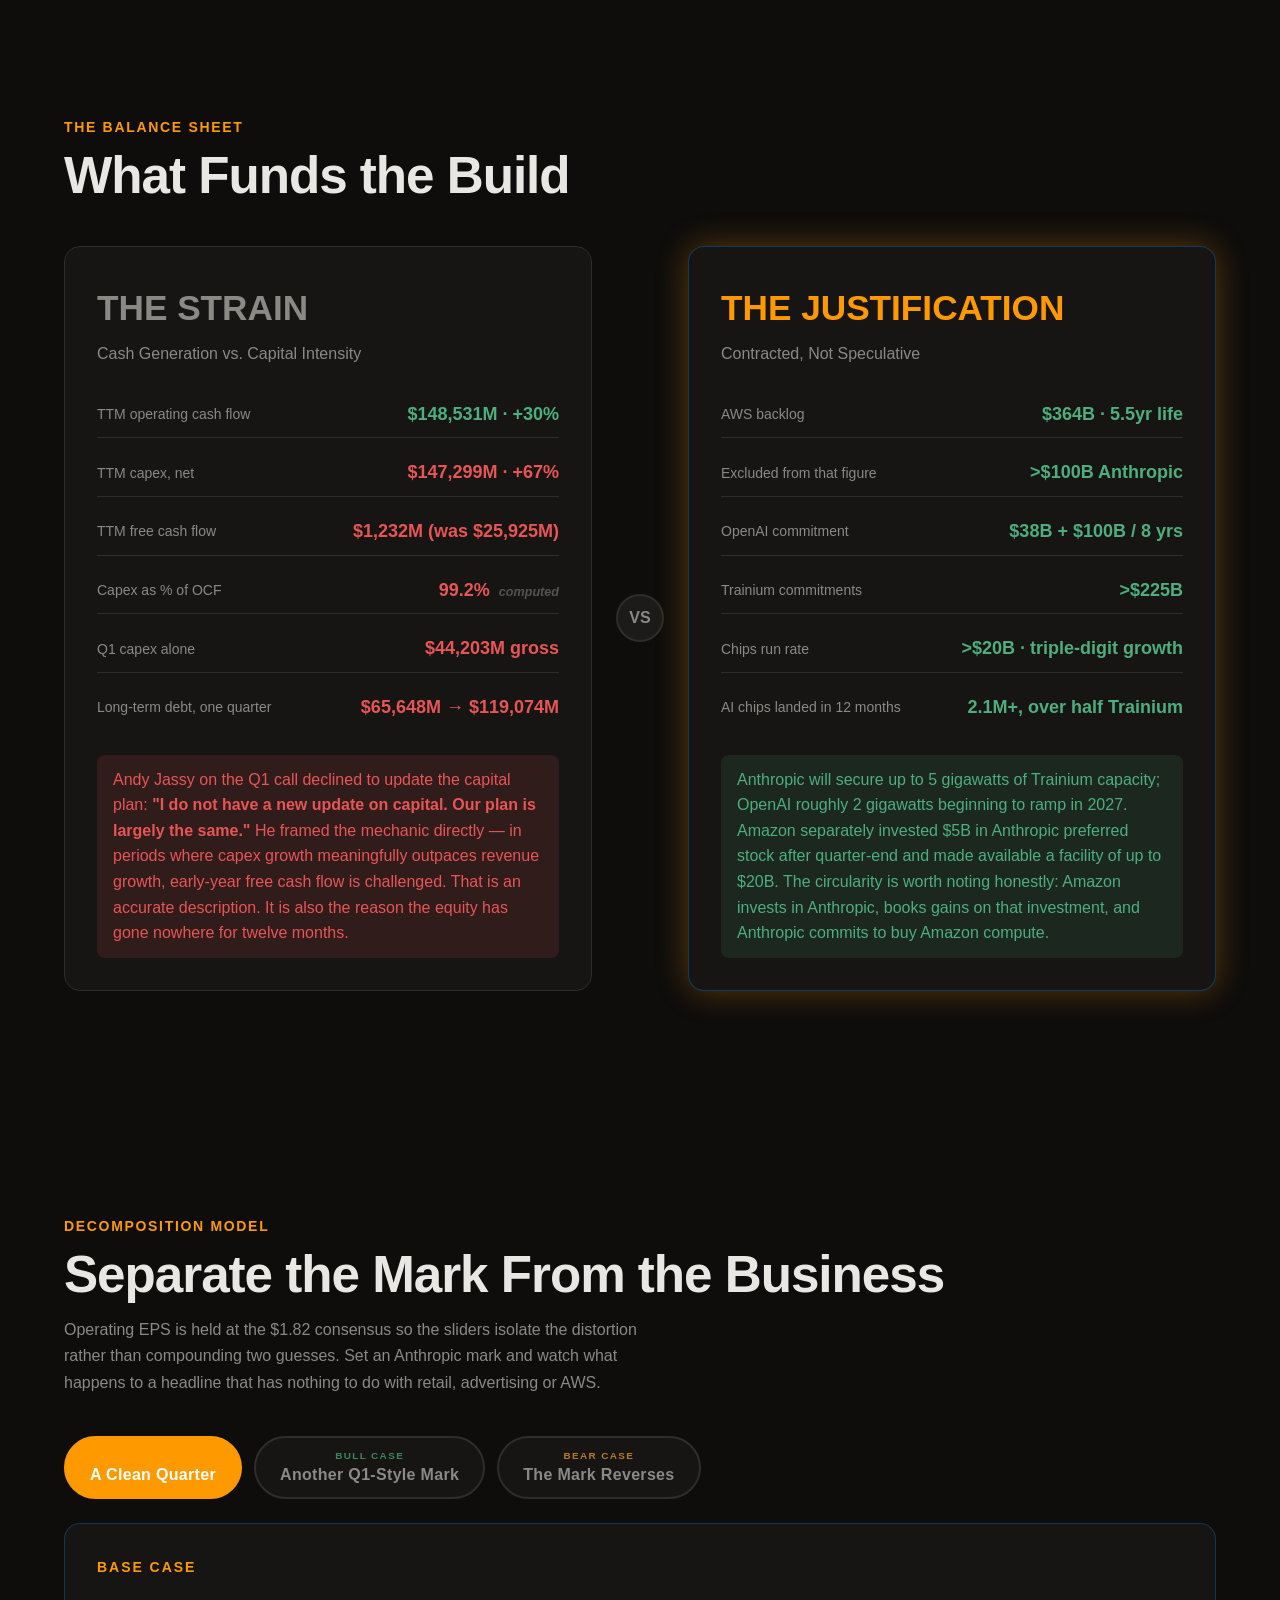
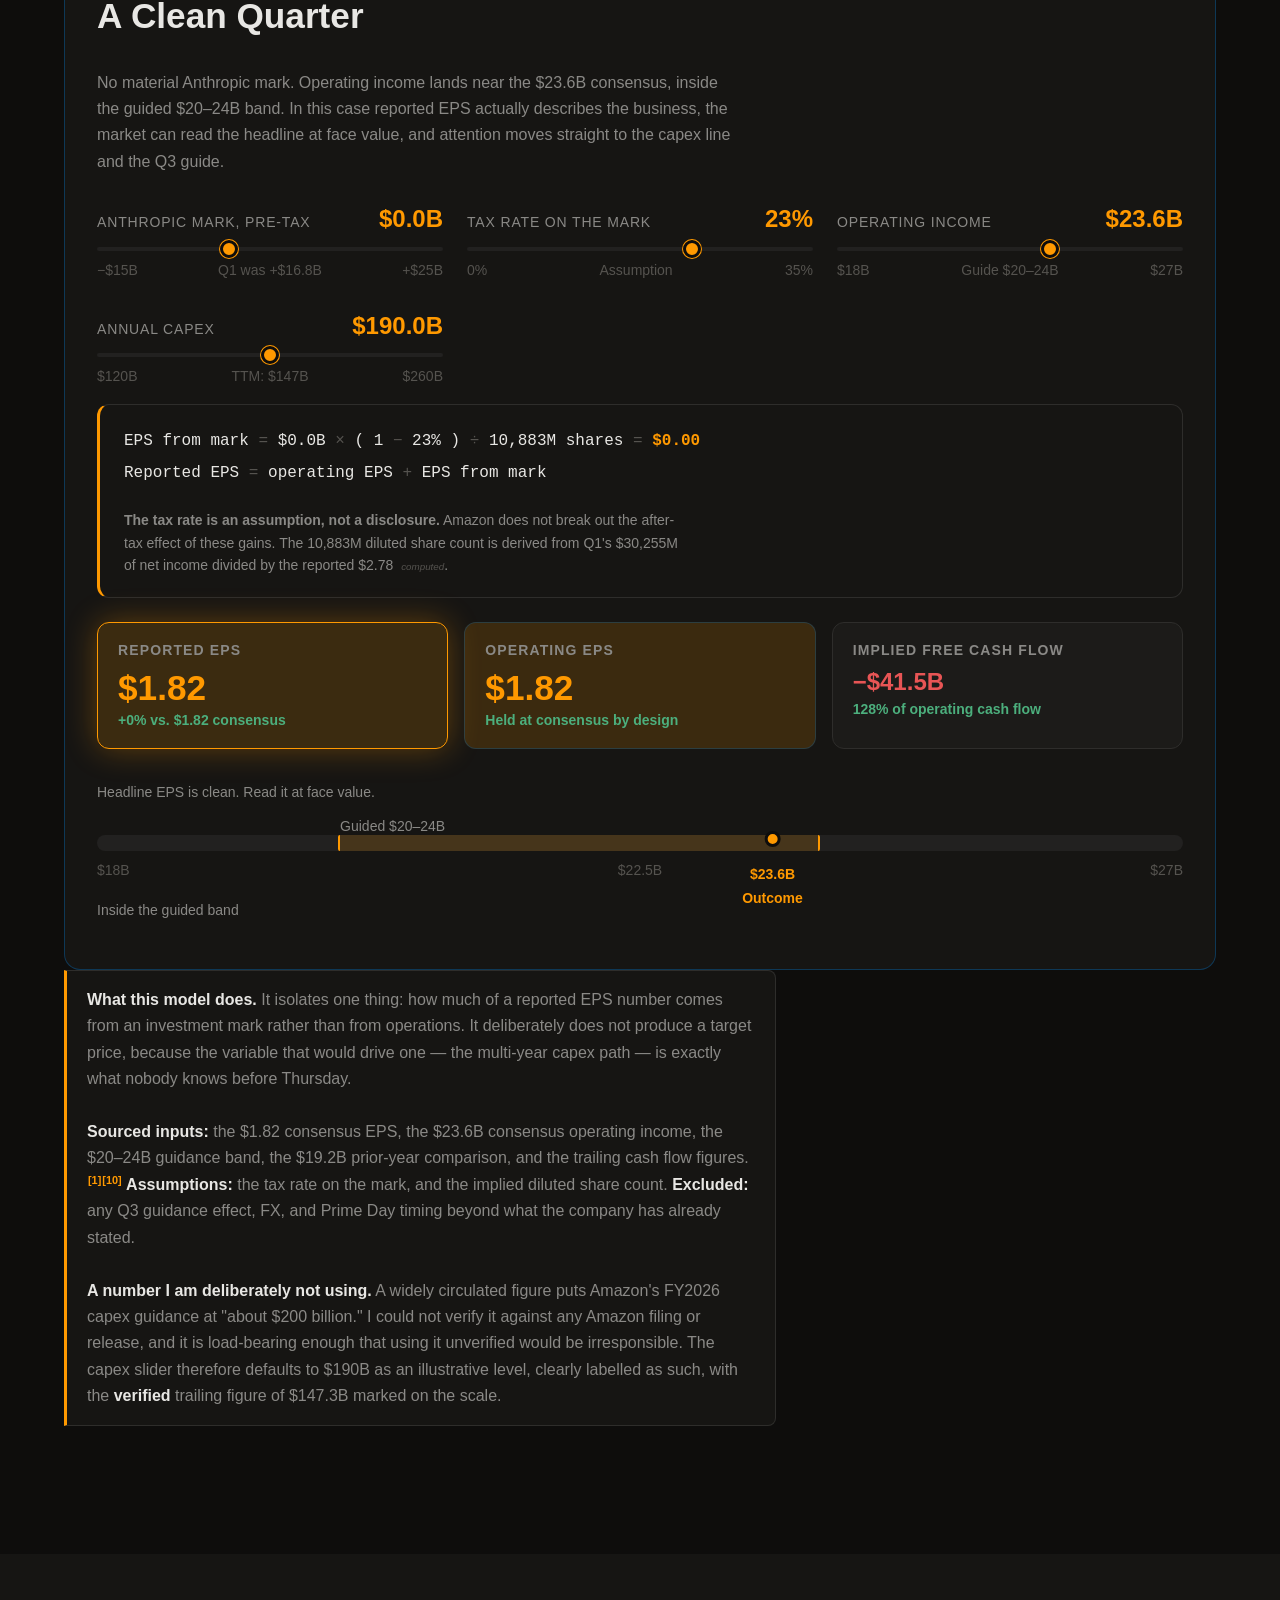
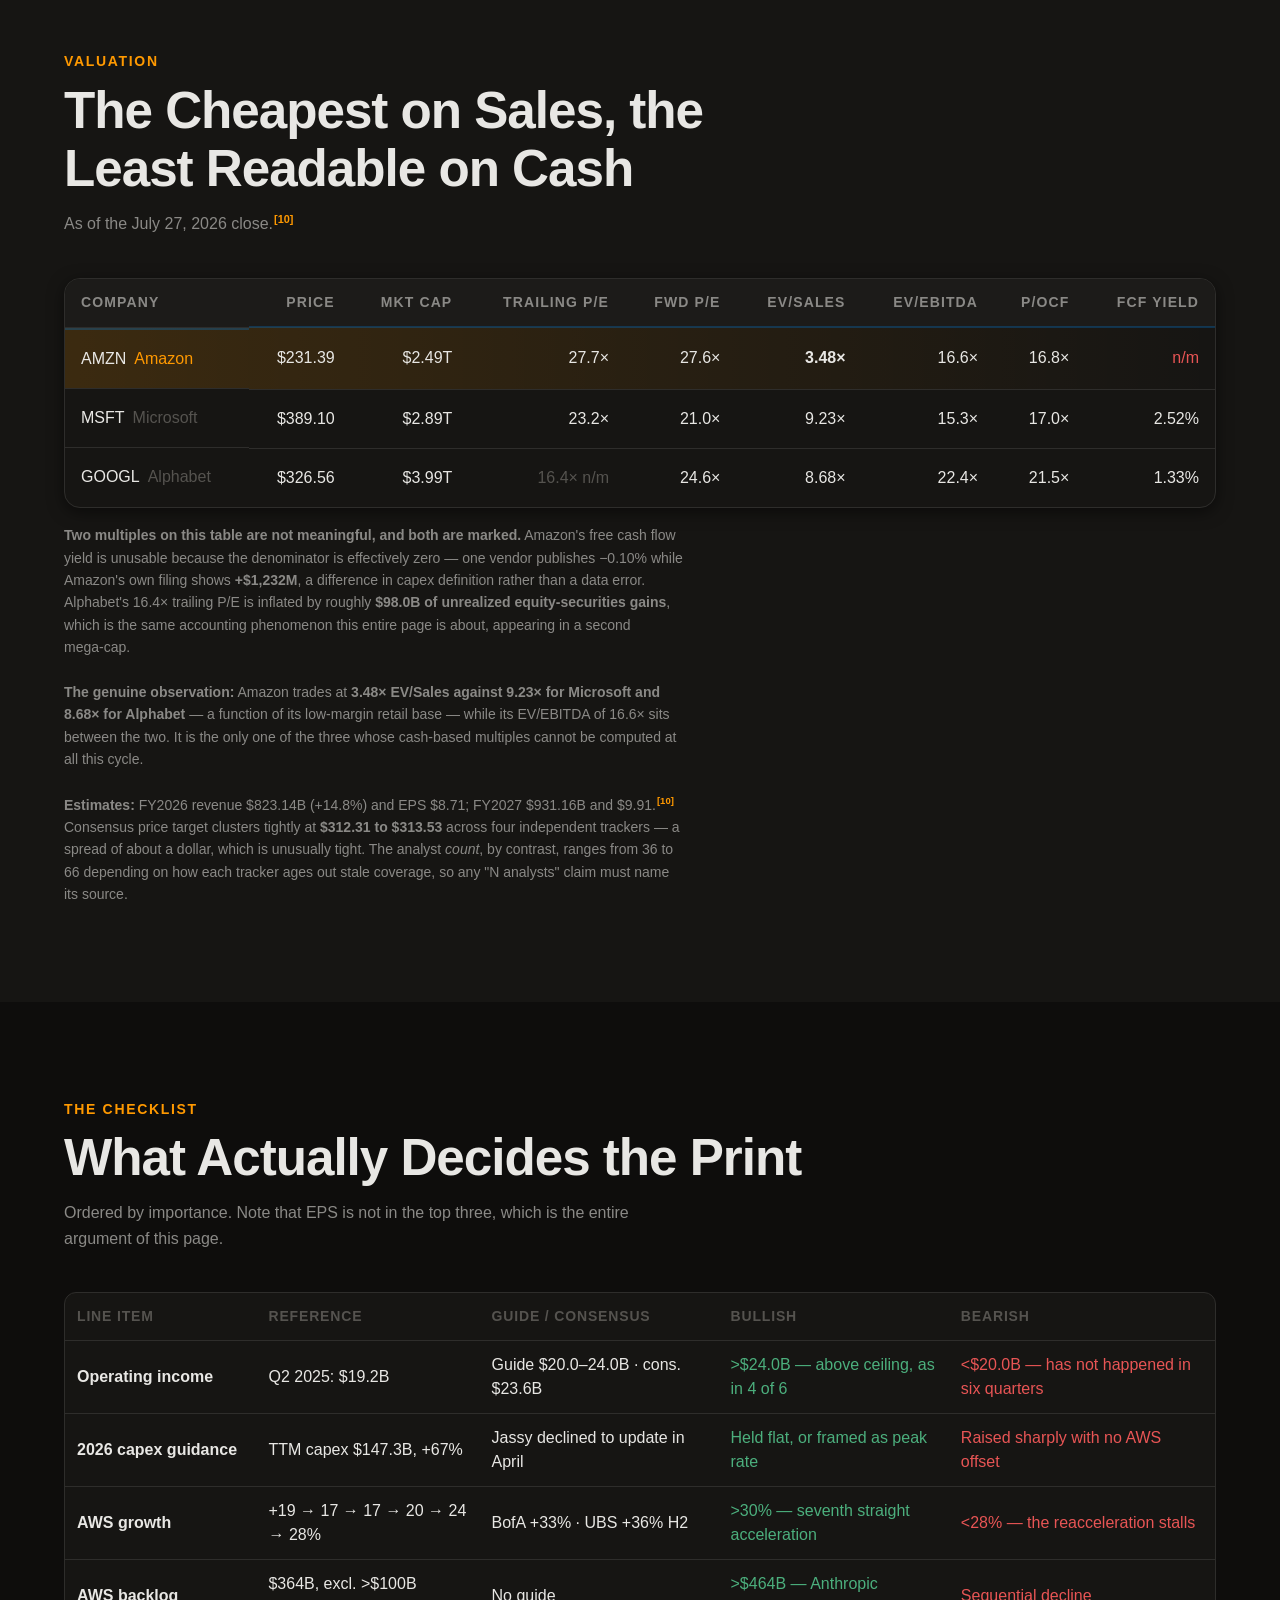
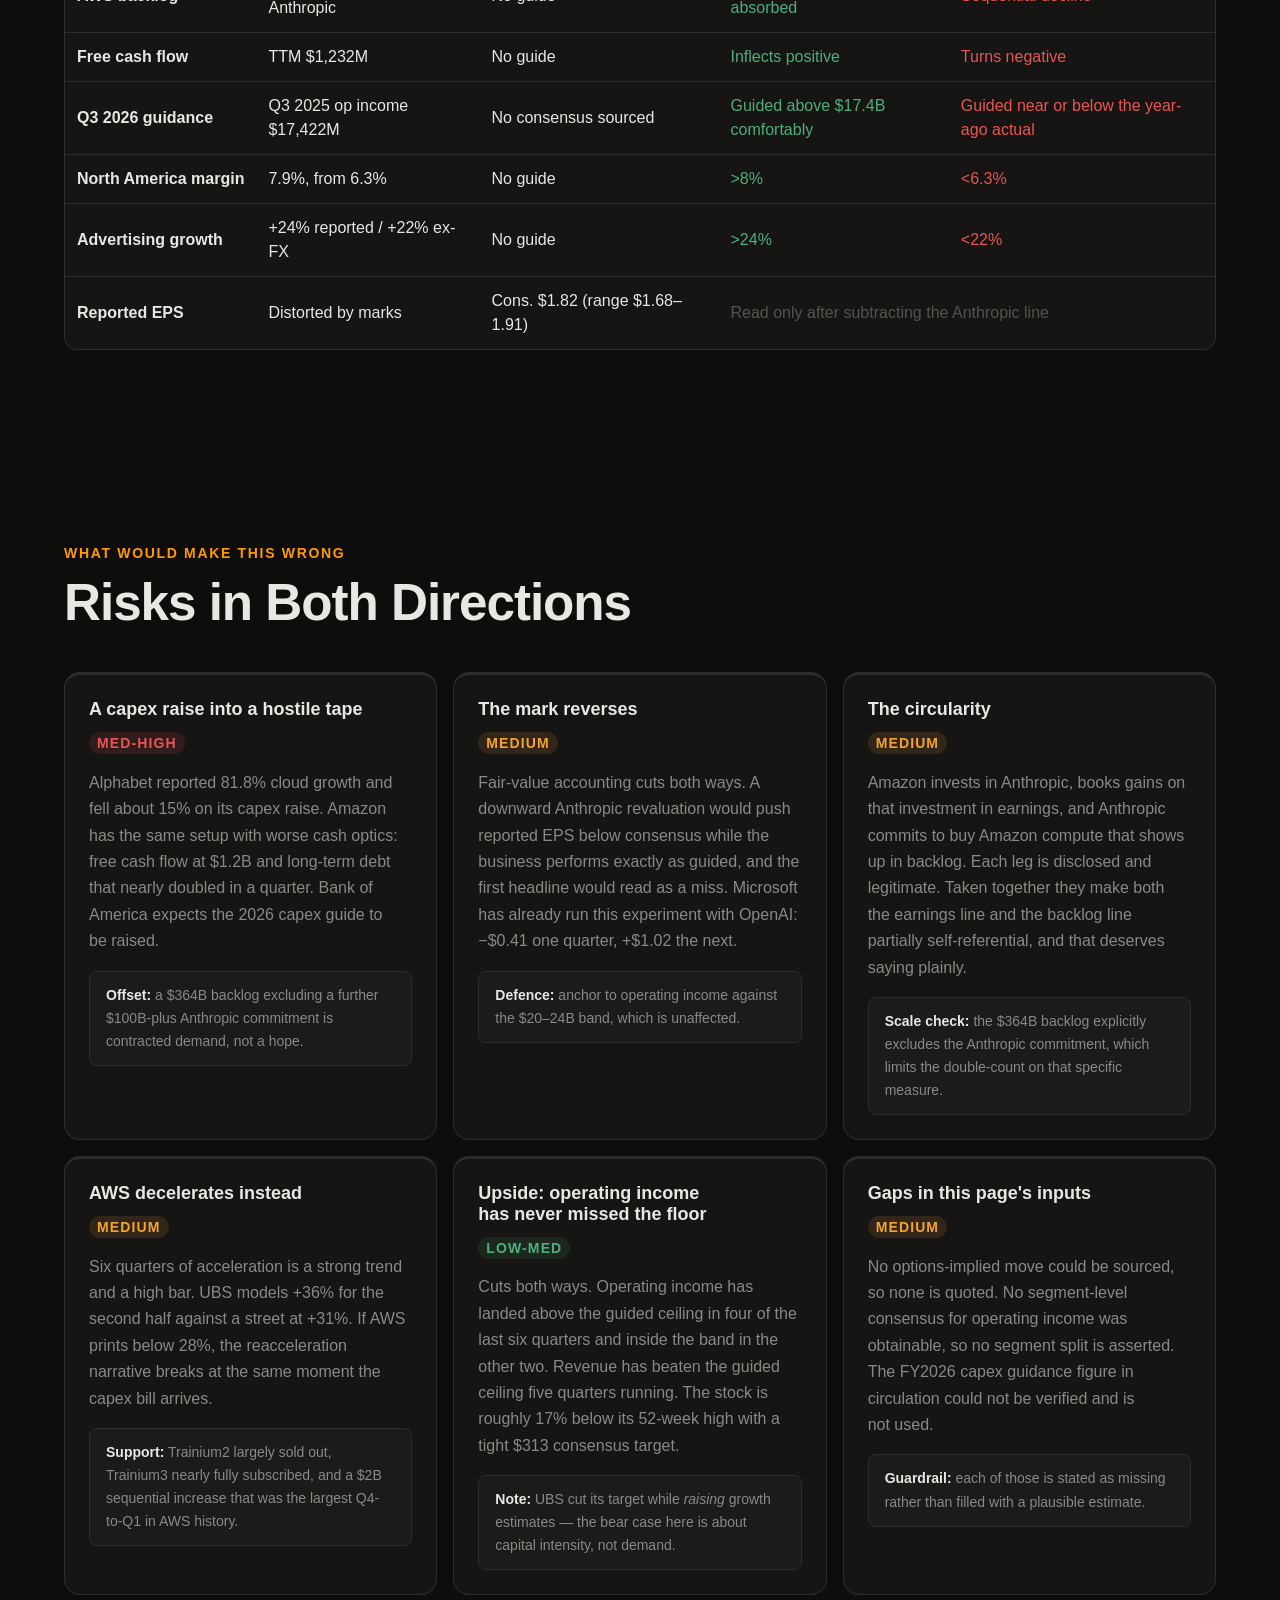
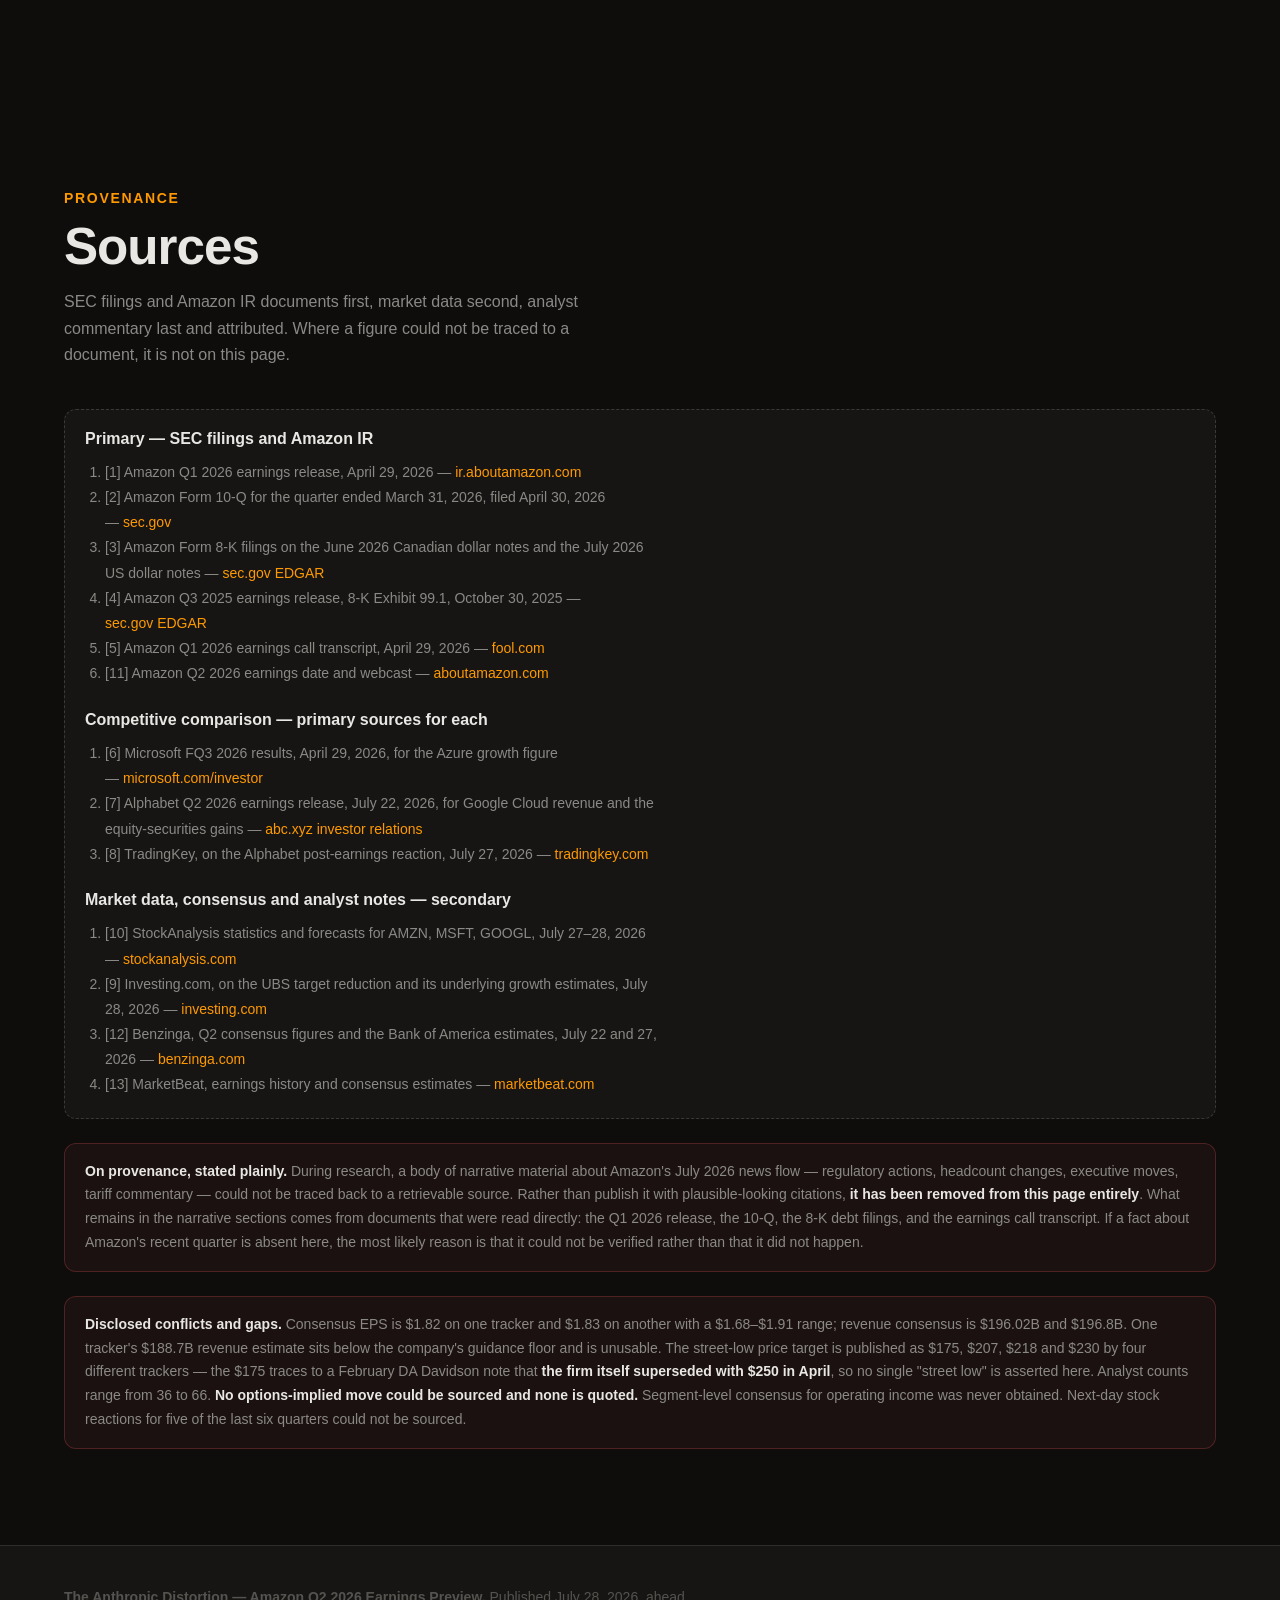
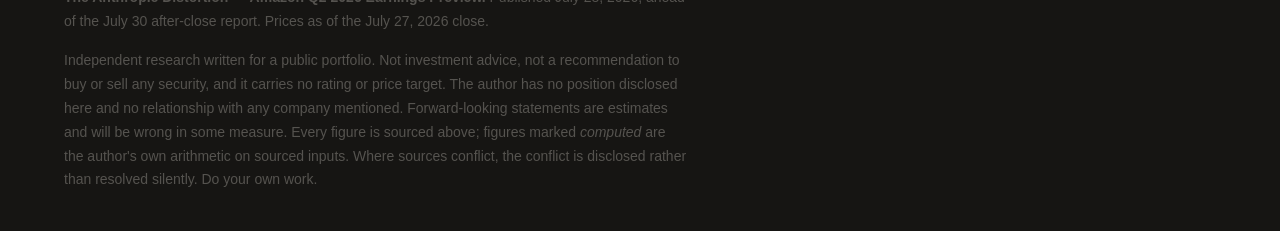
==== commit d0a8bfee: "Convert all times to US Eastern; answer the beat question explicitly - MSFT: 'call 2:30pm PT' -> '4:" ====
--- a/web-app/index.html
+++ b/web-app/index.html
@@ -7,7 +7,7 @@
   <meta name="description" content="Amazon's Q1 2026 EPS beat consensus by 70%. It also contained $16.8B of pre-tax gains on Anthropic securities. Headline EPS has stopped describing the business — here is what to read instead. Published July 28, 2026." />
 
   <link href="https://api.fontshare.com/v2/css?f[]=cabinet-grotesk@400,500,700,800&f[]=satoshi@300,400,500,700&display=swap" rel="stylesheet" />
-  <link rel="stylesheet" href="style.css?v=5" />
+  <link rel="stylesheet" href="style.css?v=6" />
 </head>
 <body>
 
@@ -148,6 +148,15 @@
         <div class="case-delta">&minus;31%</div>
         <div class="case-formula">&minus;$8.0B mark, 23% tax</div>
         <p class="case-desc">A downward Anthropic revaluation pushes reported EPS below consensus while the operating business performs exactly as guided.</p>
+      </div>
+    </div>
+
+    <div class="beat-call beat-call--mixed">
+      <div class="beat-call-verdict">YES, BUT</div>
+      <div class="beat-call-body">
+        <h3>Are we expecting a beat? <span>Expect an operating beat — and ignore the EPS headline</span></h3>
+        <p>Operating income has come in <strong>above the guided ceiling in four of the last six quarters</strong>, inside the band in the other two, and <strong>never below the floor</strong>. Revenue has exceeded the guided ceiling five quarters running. Against a $20.0&ndash;24.0B guide and $23.6B consensus, the pattern points to a beat.
+ <br/><br/><strong>The EPS line will not tell you.</strong> Q1 reported $2.78 against a $1.63 estimate, of which roughly $1.16 to $1.22 was an Anthropic mark. Whatever prints Thursday, subtract the non-operating line before calling it a beat, and anchor to operating income against the guided band.</p>
       </div>
     </div>
   </div>
@@ -673,6 +682,6 @@
   </div>
 </footer>
 
-<script src="app.js?v=5"></script>
+<script src="app.js?v=6"></script>
 </body>
 </html>
--- a/web-app/style.css
+++ b/web-app/style.css
@@ -1917,3 +1917,56 @@
   line-height: 1.7;
   margin: var(--space-4) 0 0;
 }
+
+/* ── "ARE WE EXPECTING A BEAT?" CALLOUT ──────── */
+.beat-call {
+  display: flex;
+  flex-wrap: wrap;
+  gap: var(--space-5) var(--space-6);
+  align-items: flex-start;
+  margin-top: var(--space-8);
+  padding: var(--space-6);
+  background: var(--color-bg);
+  border: 1px solid var(--color-border);
+  border-left-width: 4px;
+  border-radius: var(--radius-lg);
+}
+.beat-call--yes   { border-left-color: var(--color-positive); }
+.beat-call--mixed { border-left-color: #D69E2E; }
+.beat-call--no    { border-left-color: var(--color-negative); }
+
+.beat-call-verdict {
+  font-family: var(--font-display);
+  font-size: var(--text-xl);
+  font-weight: 800;
+  line-height: 1;
+  letter-spacing: 0.02em;
+  flex: 0 0 auto;
+  min-width: 92px;
+}
+.beat-call--yes   .beat-call-verdict { color: var(--color-positive); }
+.beat-call--mixed .beat-call-verdict { color: #D69E2E; }
+.beat-call--no    .beat-call-verdict { color: var(--color-negative); }
+
+.beat-call-body { flex: 1 1 380px; min-width: 0; }
+.beat-call-body h3 {
+  font-family: var(--font-display);
+  font-size: var(--text-base);
+  margin: 0 0 var(--space-3);
+  color: var(--color-text-muted);
+  font-weight: 600;
+}
+.beat-call-body h3 span {
+  display: block;
+  color: var(--color-text);
+  font-weight: 800;
+  font-size: var(--text-lg);
+  margin-top: var(--space-1);
+}
+.beat-call-body p {
+  margin: 0;
+  font-size: var(--text-sm);
+  color: var(--color-text-muted);
+  line-height: 1.75;
+}
+.beat-call-body strong { color: var(--color-text); }
